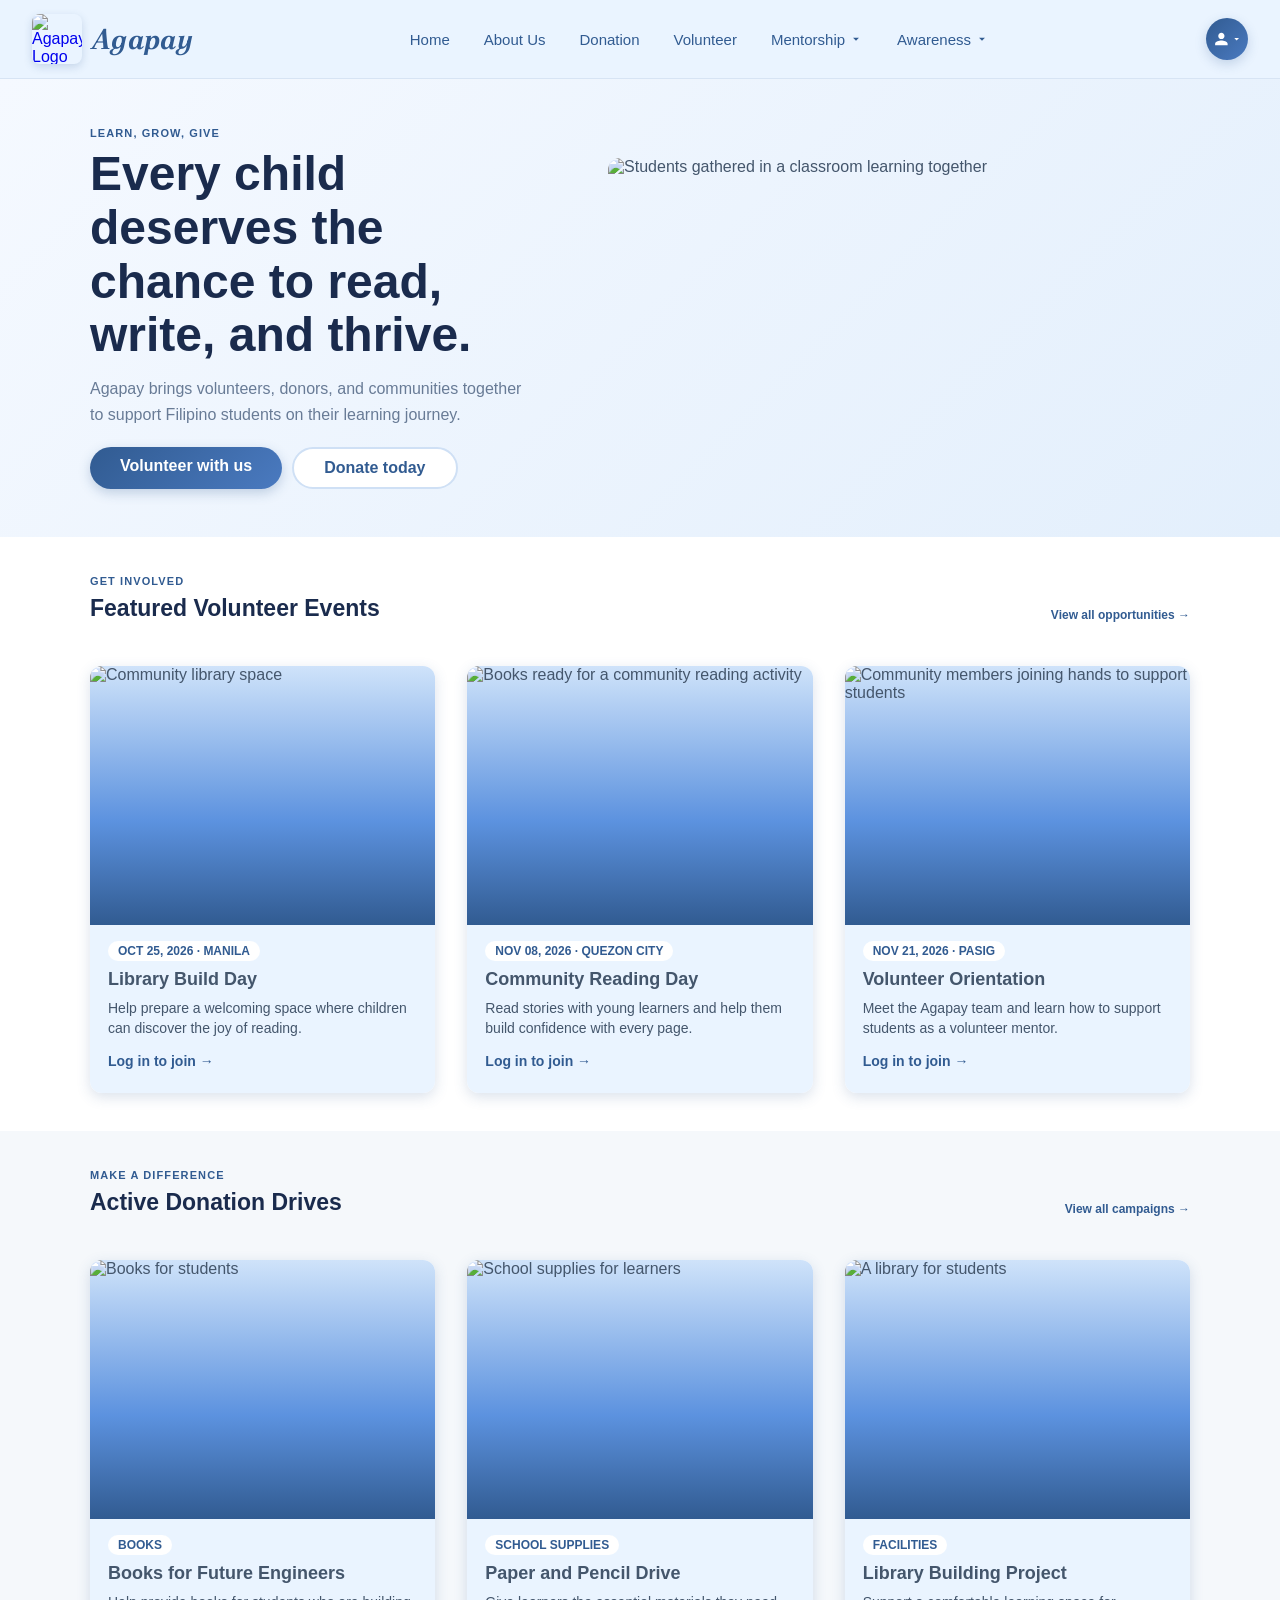
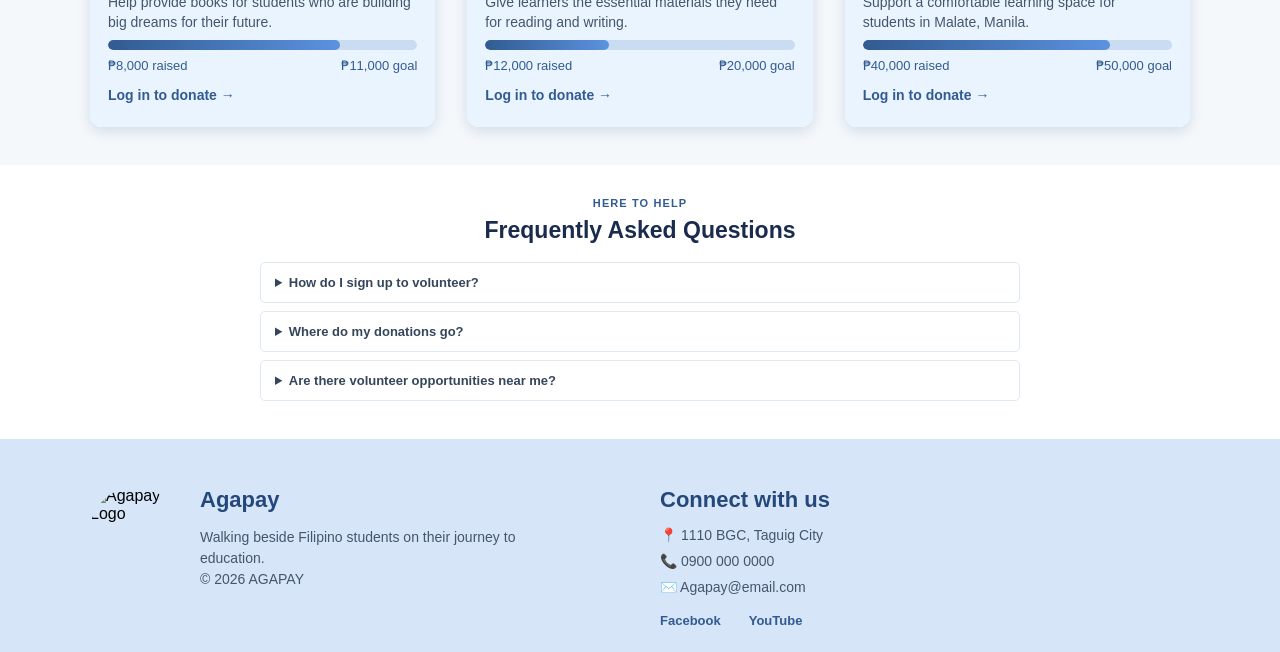
==== Agapay_Website/index.html @ 5e28adc8 "Edited donation and awareness page (news & updates and blog/articles)" ====
<!DOCTYPE html>
<html lang="en">
<head>
    <meta charset="UTF-8">
    <meta name="viewport" content="width=device-width, initial-scale=1.0">
    <title>Agapay</title>

    <link rel="stylesheet" href="style.css">
    <link href="https://fonts.googleapis.com/css2?family=Poltawski+Nowy:ital,wght@0,400;0,700;1,700&display=swap" rel="stylesheet">
</head>
<body style="display:flex; flex-direction:column; margin:0; font-family: Arial, sans-serif; background-color:#EAF4FF; font-size:16px;">

    <header class="site-header">
        <input type="checkbox" id="nav-toggle" class="nav-toggle" hidden>

        <div class="header-inner">

            <a href="#home" class="logo-link">
                <img src="assets/Agapay Logo.png" alt="Agapay Logo" class="logo-img">
                <span class="logo-text"><i>Agapay</i></span>
            </a>

            <nav class="main-nav" aria-label="Main navigation">
                <ul class="nav-list">
                    <li><a href="#home" class="nav-link">Home</a></li>
                    <li><a href="#about" class="nav-link">About Us</a></li>
                    <li><a href="#donation" class="nav-link nav-donate">Donation</a></li>
                    
                    <li><a href="#volunteer-opportunities" class="nav-link">Volunteer</a></li>

                    <li class="nav-item has-dropdown">
                        <a href="#mentorship" class="nav-link">
                            Mentorship
                            <svg class="caret" xmlns="http://www.w3.org/2000/svg" viewBox="0 0 24 24" fill="currentColor"><path d="M7 10l5 5 5-5z"/></svg>
                        </a>
                        <ul class="dropdown">
                            <li><a href="#mentor-profiles">Mentor Profiles</a></li>
                            <li><a href="#mentor-application">Mentor Application</a></li>
                            <li><a href="#student-requests">Help Request</a></li>
                        </ul>
                    </li>

                    <li class="nav-item has-dropdown">
                        <a href="#news" class="nav-link">
                            Awareness
                            <svg class="caret" xmlns="http://www.w3.org/2000/svg" viewBox="0 0 24 24" fill="currentColor"><path d="M7 10l5 5 5-5z"/></svg>
                        </a>
                        <ul class="dropdown">
                            <li><a href="#news">News &amp; Updates</a></li>
                            <li><a href="#blog">Blog / Articles</a></li>
                            <li><a href="#success-stories">Success Stories</a></li>
                            <li><a href="#educational-resources">Educational Resources</a></li>
                            <li><a href="#awareness-campaigns">Awareness Campaigns</a></li>
                        </ul>
                    </li>
                </ul>
            </nav>

            <div class="account-area">
                <button class="account-btn" aria-label="Account menu" aria-haspopup="true" aria-expanded="false">
                    <svg class="person-icon" xmlns="http://www.w3.org/2000/svg" viewBox="0 0 24 24" fill="currentColor"><path d="M12 12c2.21 0 4-1.79 4-4s-1.79-4-4-4-4 1.79-4 4 1.79 4 4 4zm0 2c-2.67 0-8 1.34-8 4v2h16v-2c0-2.66-5.33-4-8-4z"/></svg>
                    <svg class="dropdown-arrow" xmlns="http://www.w3.org/2000/svg" viewBox="0 0 24 24" fill="currentColor"><path d="M7 10l5 5 5-5z"/></svg>
                </button>

                <ul class="dropdown account-dropdown">
                    <li class="guest-only"><a href="#login">Log In</a></li>
                    <li class="guest-only"><a href="#signup">Sign Up</a></li>
                    <li class="user-only"><a href="#profile">My Profile</a></li>
                    <li class="admin-only"><a href="#admin">Admin Dashboard</a></li>
                    <li class="member-only"><a href="#login" data-logout>Log Out</a></li>
                </ul>
            </div>

            <label for="nav-toggle" class="hamburger" aria-label="Toggle navigation">
                <span></span>
                <span></span>
                <span></span>
            </label>

        </div>
    </header>

    <main id="home" class="page home-page">
        <section class="home-hero">
            <div class="home-hero-inner">
                <div class="home-hero-copy">
                    <p class="home-eyebrow">LEARN, GROW, GIVE</p>
                    <h1>Every child deserves the chance to read, write, and thrive.</h1>
                    <p>Agapay brings volunteers, donors, and communities together to support Filipino students on their learning journey.</p>
                    <div class="home-actions">
                        <a class="btn-pill btn-primary inline" href="#volunteer-opportunities">Volunteer with us</a>
                        <a class="btn-pill btn-secondary inline" href="#donation">Donate today</a>
                    </div>
                </div>
                <img class="home-hero-image" src="assets/A6.jpg" alt="Students gathered in a classroom learning together">
            </div>
        </section>

                <section class="home-section" id="home-events" aria-labelledby="home-events-title">
                    <div class="home-section-inner">
                        <div class="home-section-heading">
                            <div><p class="home-eyebrow">GET INVOLVED</p><h2 id="home-events-title">Featured Volunteer Events</h2></div>
                            <a href="#volunteer-opportunities">View all opportunities <span aria-hidden="true">&#8594;</span></a>
                        </div>
                        <div class="campaign-grid">
                            
                            <article class="campaign-card">
                                <img class="card-img" src="assets/library.jpg" alt="Community library space">
                                <div class="card-body">
                                    <span class="card-tag">OCT 25, 2026 · MANILA</span>
                                    <h3 class="card-title">Library Build Day</h3>
                                    <p class="card-desc">Help prepare a welcoming space where children can discover the joy of reading.</p>
                                    <a href="#volunteer-library-build" class="awareness-link member-only">Join this event →</a>
                                    <a href="#login" class="awareness-link guest-only">Log in to join →</a>
                                </div>
                            </article>

                            <article class="campaign-card">
                                <img class="card-img" src="assets/books.jpg" alt="Books ready for a community reading activity">
                                <div class="card-body">
                                    <span class="card-tag">NOV 08, 2026 · QUEZON CITY</span>
                                    <h3 class="card-title">Community Reading Day</h3>
                                    <p class="card-desc">Read stories with young learners and help them build confidence with every page.</p>
                                    <a href="#volunteer-reading-buddy" class="awareness-link member-only">Join this event →</a>
                                    <a href="#login" class="awareness-link guest-only">Log in to join →</a>
                                </div>
                            </article>

                            <article class="campaign-card">
                                <img class="card-img" src="assets/A3.jpg" alt="Community members joining hands to support students">
                                <div class="card-body">
                                    <span class="card-tag">NOV 21, 2026 · PASIG</span>
                                    <h3 class="card-title">Volunteer Orientation</h3>
                                    <p class="card-desc">Meet the Agapay team and learn how to support students as a volunteer mentor.</p>
                                    <a href="#volunteer-orientation" class="awareness-link member-only">Join this event →</a>
                                    <a href="#login" class="awareness-link guest-only">Log in to join →</a>
                                </div>
                            </article>

                        </div>
                    </div>
                </section>

                <section class="home-section home-donations" aria-labelledby="home-donations-title">
                    <div class="home-section-inner">
                        <div class="home-section-heading">
                            <div><p class="home-eyebrow">MAKE A DIFFERENCE</p><h2 id="home-donations-title">Active Donation Drives</h2></div>
                            <a href="#donation">View all campaigns <span aria-hidden="true">&#8594;</span></a>
                        </div>
                        <div class="campaign-grid">
                            
                            <article class="campaign-card">
                                <img class="card-img" src="assets/books.jpg" alt="Books for students">
                                <div class="card-body">
                                    <span class="card-tag">BOOKS</span>
                                    <h3 class="card-title">Books for Future Engineers</h3>
                                    <p class="card-desc">Help provide books for students who are building big dreams for their future.</p>
                                    <div class="progress" role="progressbar" aria-valuenow="75" aria-valuemin="0" aria-valuemax="100">
                                        <div class="progress-fill" style="width: 75%;"></div>
                                    </div>
                                    <div class="card-meta"><span>₱8,000 raised</span><span>₱11,000 goal</span></div>
                                    <a href="#campaign-books" class="awareness-link member-only">Donate to this drive →</a>
                                    <a href="#login" class="awareness-link guest-only">Log in to donate →</a>
                                </div>
                            </article>

                            <article class="campaign-card">
                                <img class="card-img" src="assets/school-supplies.jpg" alt="School supplies for learners">
                                <div class="card-body">
                                    <span class="card-tag">SCHOOL SUPPLIES</span>
                                    <h3 class="card-title">Paper and Pencil Drive</h3>
                                    <p class="card-desc">Give learners the essential materials they need for reading and writing.</p>
                                    <div class="progress" role="progressbar" aria-valuenow="40" aria-valuemin="0" aria-valuemax="100">
                                        <div class="progress-fill" style="width: 40%;"></div>
                                    </div>
                                    <div class="card-meta"><span>₱12,000 raised</span><span>₱20,000 goal</span></div>
                                    <a href="#campaign-supplies" class="awareness-link member-only">Donate to this drive →</a>
                                    <a href="#login" class="awareness-link guest-only">Log in to donate →</a>
                                </div>
                            </article>

                            <article class="campaign-card">
                                <img class="card-img" src="assets/library.jpg" alt="A library for students">
                                <div class="card-body">
                                    <span class="card-tag">FACILITIES</span>
                                    <h3 class="card-title">Library Building Project</h3>
                                    <p class="card-desc">Support a comfortable learning space for students in Malate, Manila.</p>
                                    <div class="progress" role="progressbar" aria-valuenow="80" aria-valuemin="0" aria-valuemax="100">
                                        <div class="progress-fill" style="width: 80%;"></div>
                                    </div>
                                    <div class="card-meta"><span>₱40,000 raised</span><span>₱50,000 goal</span></div>
                                    <a href="#campaign-library" class="awareness-link member-only">Donate to this drive →</a>
                                    <a href="#login" class="awareness-link guest-only">Log in to donate →</a>
                                </div>
                            </article>

                        </div>
                    </div>
                </section>

        <section class="home-section home-faq" aria-labelledby="home-faq-title">
            <div class="home-section-inner home-faq-inner">
                <p class="home-eyebrow">HERE TO HELP</p>
                <h2 id="home-faq-title">Frequently Asked Questions</h2>
                <details><summary>How do I sign up to volunteer?</summary><p>Create an account, then explore volunteer opportunities to find an activity that fits you.</p></details>
                <details><summary>Where do my donations go?</summary><p>Donations support the campaigns listed on Agapay, including books, school supplies, and learning spaces.</p></details>
                <details><summary>Are there volunteer opportunities near me?</summary><p>Our events take place in different communities. Check the event details for each location and date.</p></details>
            </div>
        </section>
    </main>

    <main id="volunteer-opportunities" class="page volunteer-page">
        <section class="volunteer-content" aria-label="Volunteer opportunities">
            <div class="section-head volunteer-section-head">
                <h1>Discover Volunteer Opportunities</h1>
                <p>Make a difference: Empower Every Filipino Child Through Literacy</p>
            </div>

            <div class="volunteer-grid">
                <article class="opportunity-card">
                    <a href="#volunteer-reading-buddy" aria-label="Reading Buddy">
                        <img src="assets/books.jpg" alt="Books for a reading session">
                    </a>
                    <div class="opportunity-card-body">
                        <span class="opportunity-tag">Quezon City</span>
                        <h3><a href="#volunteer-reading-buddy">Reading Buddy</a></h3>
                        <p>Read with elementary learners and help them practice English in a friendly setting.</p>
                        <div class="opportunity-meta"><span>Weekends</span><span>2 hrs / week</span></div>
                        <a href="#volunteer-reading-buddy">View opportunity &#8594;</a>
                    </div>
                </article>

                <article class="opportunity-card">
                    <a href="#volunteer-learning-session" aria-label="Learning Session Assistant">
                        <img src="assets/A4.jpg" alt="A learner practicing writing during a learning session">
                    </a>
                    <div class="opportunity-card-body">
                        <span class="opportunity-tag">Manila</span>
                        <h3><a href="#volunteer-learning-session">Learning Session Assistant</a></h3>
                        <p>Support mentors with small-group activities, learning materials, and attendance.</p>
                        <div class="opportunity-meta"><span>Oct 25, 2026</span><span>Half day</span></div>
                        <a href="#volunteer-learning-session">View opportunity &#8594;</a>
                    </div>
                </article>

                <article class="opportunity-card">
                    <a href="#volunteer-school-supply" aria-label="School Supply Drive">
                        <img src="assets/school-supplies.jpg" alt="School supplies prepared for distribution">
                    </a>
                    <div class="opportunity-card-body">
                        <span class="opportunity-tag">Pasig</span>
                        <h3><a href="#volunteer-school-supply">School Supply Drive</a></h3>
                        <p>Help sort and prepare books and school supplies for local students.</p>
                        <div class="opportunity-meta"><span>Nov 08, 2026</span><span>4 hrs</span></div>
                        <a href="#volunteer-school-supply">View opportunity &#8594;</a>
                    </div>
                </article>

                <article class="opportunity-card">
                    <a href="#volunteer-library-build" aria-label="Library Build Day">
                        <img src="assets/library.jpg" alt="Community library space">
                    </a>
                    <div class="opportunity-card-body">
                        <span class="opportunity-tag">Manila</span>
                        <h3><a href="#volunteer-library-build">Library Build Day</a></h3>
                        <p>Work with the community to prepare a welcoming space for young readers.</p>
                        <div class="opportunity-meta"><span>Oct 25, 2026</span><span>Full day</span></div>
                        <a href="#volunteer-library-build">View opportunity &#8594;</a>
                    </div>
                </article>

                <article class="opportunity-card">
                    <a href="#volunteer-orientation" aria-label="Volunteer Orientation">
                        <img src="assets/A3.jpg" alt="Community members joining hands during volunteer orientation">
                    </a>
                    <div class="opportunity-card-body">
                        <span class="opportunity-tag">Quezon City</span>
                        <h3><a href="#volunteer-orientation">Volunteer Orientation</a></h3>
                        <p>Welcome new volunteers and help them learn about Agapay's programs.</p>
                        <div class="opportunity-meta"><span>Nov 21, 2026</span><span>3 hrs</span></div>
                        <a href="#volunteer-orientation">View opportunity &#8594;</a>
                    </div>
                </article>

                <article class="opportunity-card">
                    <a href="#volunteer-storytelling" aria-label="Storytelling Volunteer">
                        <img src="assets/A1.jpg" alt="Illustrated storybooks for a storytelling session">
                    </a>
                    <div class="opportunity-card-body">
                        <span class="opportunity-tag">Caloocan</span>
                        <h3><a href="#volunteer-storytelling">Storytelling Volunteer</a></h3>
                        <p>Bring stories to life and encourage children to enjoy reading together.</p>
                        <div class="opportunity-meta"><span>Weekends</span><span>2 hrs / week</span></div>
                        <a href="#volunteer-storytelling">View opportunity &#8594;</a>
                    </div>
                </article>
            </div>
            <div class="show-more-wrap">
                <button class="show-more">Show more</button>
            </div>
            <div class="volunteer-bottom-grid">
                <section><h2>Who Can Volunteer?</h2><p>Anyone passionate about education can join—students, professionals, and community members. Whether you can teach, mentor, or organize, there is a place for you at Agapay. No prior experience is required, just a willingness to help.</p></section>
                <section><h2>Benefits</h2><p>Volunteering with Agapay allows you to make a real impact on children's literacy while developing your own skills in teaching, leadership, and community building. You will also gain valuable experience, meet like-minded people, and receive a certificate of appreciation for your service.</p></section>
            </div>
        </section>
    </main>

    <main id="volunteer-reading-buddy" class="page volunteer-page">
        <input type="checkbox" id="register-reading-buddy" class="register-toggle" hidden>
        <div class="wrap">
            <a class="volunteer-back" href="#volunteer-opportunities">
                <svg viewBox="0 0 24 24" fill="none" stroke="currentColor" stroke-width="2.5" stroke-linecap="round" stroke-linejoin="round"><path d="M15 18l-6-6 6-6"/></svg>
                Back
            </a>
            <h1 class="detail-title">Reading Buddy</h1>
            <div class="detail-layout">
                <section class="detail-main">
                    <img class="story-img" src="assets/books.jpg" alt="Books for a reading session">
                    <div class="story-text">
                        <p>Read with elementary learners and help them practice English in a friendly, encouraging setting. This role is perfect for volunteers who love working with children.</p>
                        <p>You will be paired with 2–3 learners per session. Each session focuses on guided reading, storytelling, and simple comprehension activities designed by our education team.</p>
                        <p>Training and reading materials are provided. All you need to bring is patience, warmth, and a genuine love for helping children learn.</p>
                    </div>
                    <div class="organizer-card">
                        <img class="avatar lg" src="assets/Agapay Logo.png" alt="Agapay logo">
                        <div><strong>Agapay Volunteer Program</strong><span>Program organizer</span></div>
                    </div>
                </section>
                <aside class="donate-card">
                    <div class="volunteer-side-meta">
                        <div class="volunteer-side-row">
                            <span class="volunteer-side-icon">
                                <svg viewBox="0 0 24 24" fill="none" stroke="currentColor" stroke-width="2" stroke-linecap="round" stroke-linejoin="round"><path d="M12 22s-8-7.5-8-13a8 8 0 0 1 16 0c0 5.5-8 13-8 13z"/><circle cx="12" cy="9" r="3"/></svg>
                            </span>
                            <span>Quezon City</span>
                        </div>
                        <div class="volunteer-side-row">
                            <span class="volunteer-side-icon">
                                <svg viewBox="0 0 24 24" fill="none" stroke="currentColor" stroke-width="2" stroke-linecap="round" stroke-linejoin="round"><rect x="3" y="5" width="18" height="16" rx="2"/><path d="M16 3v4M8 3v4M3 11h18"/></svg>
                            </span>
                            <span>Weekends · 2 hrs / week</span>
                        </div>
                        <div class="volunteer-side-row">
                            <span class="volunteer-side-icon">
                                <svg viewBox="0 0 24 24" fill="none" stroke="currentColor" stroke-width="2" stroke-linecap="round" stroke-linejoin="round"><circle cx="12" cy="8" r="4"/><path d="M4 21c0-4 4-6 8-6s8 2 8 6"/></svg>
                            </span>
                            <span>Reading Mentor</span>
                        </div>
                    </div>

                    <label for="register-reading-buddy" class="btn-pill btn-primary">Register Now</label>
                    <input type="button" value="Share" class="btn-pill btn-secondary">

                    <div class="volunteer-divider"></div>

                    <h3 class="recent-title">Participants</h3>
                    <ul class="recent-list">
                        <li><img class="avatar sm" src="assets/participants.jpg" alt=""><span>Maria Santos</span></li>
                        <li><img class="avatar sm" src="assets/participants.jpg" alt=""><span>Miguel Reyes</span></li>
                        <li><img class="avatar sm" src="assets/participants.jpg" alt=""><span>Angela Cruz</span></li>
                    </ul>
                </aside>
            </div>
        </div>
        <div class="donate-modal">
            <label for="register-reading-buddy" class="modal-backdrop"></label>
            <<form class="modal-box" action="#volunteer-opportunities">
                <label for="register-reading-buddy" class="modal-close">&times;</label>
                <div class="form-body">
                    <h2>Register for Reading Buddy</h2>
                    <p class="modal-sub">Fill out the form and our team will reach out with next steps.</p>
                    <label class="field"><span>Full name</span><input type="text" name="name" required placeholder="Juan Dela Cruz"></label>
                    <div class="field-row">
                        <label class="field"><span>Email</span><input type="email" name="email" required placeholder="you@email.com"></label>
                        <label class="field"><span>Contact number</span><input type="tel" name="phone" required placeholder="09XX XXX XXXX"></label>
                    </div>
                    <label class="field"><span>Preferred schedule</span><input type="text" name="schedule" value="Weekends" readonly></label>
                    <label class="field"><span>Why do you want to join? (optional)</span><textarea name="reason" rows="2" placeholder="Tell us a little about your interest"></textarea></label>
                    <label class="check"><input type="checkbox" required> I agree to the Agapay volunteer guidelines.</label>
                    <button type="submit" class="btn-pill btn-primary">Submit registration</button>
                </div>
            </form>
        </div>
    </main>

    <main id="volunteer-learning-session" class="page volunteer-page">
        <input type="checkbox" id="register-learning-session" class="register-toggle" hidden>
        <div class="wrap">
            <a class="volunteer-back" href="#volunteer-opportunities">
                <svg viewBox="0 0 24 24" fill="none" stroke="currentColor" stroke-width="2.5" stroke-linecap="round" stroke-linejoin="round"><path d="M15 18l-6-6 6-6"/></svg>
                Back
            </a>
            <h1 class="detail-title">Learning Session Assistant</h1>
            <div class="detail-layout">
                <section class="detail-main">
                    <img class="story-img" src="assets/A4.jpg" alt="A learner practicing writing during a learning session">
                    <div class="story-text">
                        <p>Support Agapay mentors during a one-day learning session. You'll help with small-group activities, distribute learning materials, take attendance, and keep the session running smoothly.</p>
                        <p>No formal teaching experience needed — just a helpful attitude and a willingness to learn. Our team will brief you before the session starts.</p>
                    </div>
                    <div class="organizer-card">
                        <img class="avatar lg" src="assets/Agapay Logo.png" alt="Agapay logo">
                        <div><strong>Agapay Volunteer Program</strong><span>Program organizer</span></div>
                    </div>
                </section>
                <aside class="donate-card">
                    <div class="volunteer-side-meta">
                        <div class="volunteer-side-row">
                            <span class="volunteer-side-icon">
                                <svg viewBox="0 0 24 24" fill="none" stroke="currentColor" stroke-width="2" stroke-linecap="round" stroke-linejoin="round"><path d="M12 22s-8-7.5-8-13a8 8 0 0 1 16 0c0 5.5-8 13-8 13z"/><circle cx="12" cy="9" r="3"/></svg>
                            </span>
                            <span>Manila</span>
                        </div>
                        <div class="volunteer-side-row">
                            <span class="volunteer-side-icon">
                                <svg viewBox="0 0 24 24" fill="none" stroke="currentColor" stroke-width="2" stroke-linecap="round" stroke-linejoin="round"><rect x="3" y="5" width="18" height="16" rx="2"/><path d="M16 3v4M8 3v4M3 11h18"/></svg>
                            </span>
                            <span>Oct 25, 2026 · Half day</span>
                        </div>
                        <div class="volunteer-side-row">
                            <span class="volunteer-side-icon">
                                <svg viewBox="0 0 24 24" fill="none" stroke="currentColor" stroke-width="2" stroke-linecap="round" stroke-linejoin="round"><circle cx="12" cy="8" r="4"/><path d="M4 21c0-4 4-6 8-6s8 2 8 6"/></svg>
                            </span>
                            <span>Session Assistant</span>
                        </div>
                    </div>

                    <label for="register-learning-session" class="btn-pill btn-primary">Register Now</label>
                    <input type="button" value="Share" class="btn-pill btn-secondary">

                    <div class="volunteer-divider"></div>

                    <h3 class="recent-title">Participants</h3>
                    <ul class="recent-list">
                        <li><img class="avatar sm" src="assets/organizer.jpg" alt=""><span>Paolo Garcia</span></li>
                        <li><img class="avatar sm" src="assets/organizer.jpg" alt=""><span>Sofia Mendoza</span></li>
                        <li><img class="avatar sm" src="assets/organizer.jpg" alt=""><span>Juan Dela Cruz</span></li>
                    </ul>
                </aside>
            </div>
        </div>
        <div class="donate-modal">
            <label for="register-learning-session" class="modal-backdrop"></label>
            <form class="modal-box" action="#volunteer-opportunities">
                <label for="register-learning-session" class="modal-close">&times;</label>
                <div class="form-body">
                    <h2>Register for Learning Session Assistant</h2>
                    <p class="modal-sub">Fill out the form and our team will reach out with next steps.</p>
                    <label class="field"><span>Full name</span><input type="text" name="name" required placeholder="Juan Dela Cruz"></label>
                    <div class="field-row">
                        <label class="field"><span>Email</span><input type="email" name="email" required placeholder="you@email.com"></label>
                        <label class="field"><span>Contact number</span><input type="tel" name="phone" required placeholder="09XX XXX XXXX"></label>
                    </div>
                    <label class="field"><span>Preferred schedule</span><input type="text" name="schedule" value="Oct 25, 2026 · Half day" readonly></label>
                    <label class="field"><span>Why do you want to join? (optional)</span><textarea name="reason" rows="2" placeholder="Tell us a little about your interest"></textarea></label>
                    <label class="check"><input type="checkbox" required> I agree to the Agapay volunteer guidelines.</label>
                    <button type="submit" class="btn-pill btn-primary">Submit registration</button>
                </div>
            </form>
        </div>
    </main>

    <main id="volunteer-school-supply" class="page volunteer-page">
        <input type="checkbox" id="register-school-supply" class="register-toggle" hidden>
        <div class="wrap">
            <a class="volunteer-back" href="#volunteer-opportunities">
                <svg viewBox="0 0 24 24" fill="none" stroke="currentColor" stroke-width="2.5" stroke-linecap="round" stroke-linejoin="round"><path d="M15 18l-6-6 6-6"/></svg>
                Back
            </a>
            <h1 class="detail-title">School Supply Drive</h1>
            <div class="detail-layout">
                <section class="detail-main">
                    <img class="story-img" src="assets/school-supplies.jpg" alt="School supplies prepared for distribution">
                    <div class="story-text">
                        <p>Help sort, pack, and prepare books and school supplies for distribution to local students. This is a fun, hands-on opportunity perfect for students and community groups.</p>
                        <p>You'll work alongside other volunteers in a friendly, fast-paced environment. All materials and instructions are provided.</p>
                    </div>
                    <div class="organizer-card">
                        <img class="avatar lg" src="assets/Agapay Logo.png" alt="Agapay logo">
                        <div><strong>Agapay Volunteer Program</strong><span>Program organizer</span></div>
                    </div>
                </section>
                <aside class="donate-card">
                    <div class="volunteer-side-meta">
                        <div class="volunteer-side-row">
                            <span class="volunteer-side-icon">
                                <svg viewBox="0 0 24 24" fill="none" stroke="currentColor" stroke-width="2" stroke-linecap="round" stroke-linejoin="round"><path d="M12 22s-8-7.5-8-13a8 8 0 0 1 16 0c0 5.5-8 13-8 13z"/><circle cx="12" cy="9" r="3"/></svg>
                            </span>
                            <span>Pasig</span>
                        </div>
                        <div class="volunteer-side-row">
                            <span class="volunteer-side-icon">
                                <svg viewBox="0 0 24 24" fill="none" stroke="currentColor" stroke-width="2" stroke-linecap="round" stroke-linejoin="round"><rect x="3" y="5" width="18" height="16" rx="2"/><path d="M16 3v4M8 3v4M3 11h18"/></svg>
                            </span>
                            <span>Nov 08, 2026 · 4 hrs</span>
                        </div>
                        <div class="volunteer-side-row">
                            <span class="volunteer-side-icon">
                                <svg viewBox="0 0 24 24" fill="none" stroke="currentColor" stroke-width="2" stroke-linecap="round" stroke-linejoin="round"><circle cx="12" cy="8" r="4"/><path d="M4 21c0-4 4-6 8-6s8 2 8 6"/></svg>
                            </span>
                            <span>Sorting Volunteer</span>
                        </div>
                    </div>

                    <label for="register-school-supply" class="btn-pill btn-primary">Register Now</label>
                    <input type="button" value="Share" class="btn-pill btn-secondary">

                    <div class="volunteer-divider"></div>

                    <h3 class="recent-title">Participants</h3>
                    <ul class="recent-list">
                        <li><img class="avatar sm" src="assets/organizer.jpg" alt=""><span>Angela Cruz</span></li>
                        <li><img class="avatar sm" src="assets/organizer.jpg" alt=""><span>Maria Santos</span></li>
                        <li><img class="avatar sm" src="assets/organizer.jpg" alt=""><span>Anonymous</span></li>
                    </ul>
                </aside>
            </div>
        </div>
        <div class="donate-modal">
            <label for="register-school-supply" class="modal-backdrop"></label>
            <form class="modal-box" action="#volunteer-opportunities">
                <label for="register-school-supply" class="modal-close">&times;</label>
                <div class="form-body">
                    <h2>Register for School Supply Drive</h2>
                    <p class="modal-sub">Fill out the form and our team will reach out with next steps.</p>
                    <label class="field"><span>Full name</span><input type="text" name="name" required placeholder="Juan Dela Cruz"></label>
                    <div class="field-row">
                        <label class="field"><span>Email</span><input type="email" name="email" required placeholder="you@email.com"></label>
                        <label class="field"><span>Contact number</span><input type="tel" name="phone" required placeholder="09XX XXX XXXX"></label>
                    </div>
                    <label class="field"><span>Preferred schedule</span><input type="text" name="schedule" value="Nov 08, 2026 · 4 hrs" readonly></label>
                    <label class="field"><span>Why do you want to join? (optional)</span><textarea name="reason" rows="2" placeholder="Tell us a little about your interest"></textarea></label>
                    <label class="check"><input type="checkbox" required> I agree to the Agapay volunteer guidelines.</label>
                    <button type="submit" class="btn-pill btn-primary">Submit registration</button>
                </div>
            </form>
        </div>
    </main>

    <main id="volunteer-library-build" class="page volunteer-page">
        <input type="checkbox" id="register-library-build" class="register-toggle" hidden>
        <div class="wrap">
            <a class="volunteer-back" href="#volunteer-opportunities">
                <svg viewBox="0 0 24 24" fill="none" stroke="currentColor" stroke-width="2.5" stroke-linecap="round" stroke-linejoin="round"><path d="M15 18l-6-6 6-6"/></svg>
                Back
            </a>
            <h1 class="detail-title">Library Build Day</h1>
            <div class="detail-layout">
                <section class="detail-main">
                    <img class="story-img" src="assets/library.jpg" alt="Community library space">
                    <div class="story-text">
                        <p>Work with the community to prepare a welcoming space where children can discover the joy of reading. Tasks include setting up shelves, arranging books, and preparing a cozy reading corner.</p>
                        <p>This is a full-day event. Volunteers work in teams with a brief orientation and lunch provided on-site.</p>
                    </div>
                    <div class="organizer-card">
                        <img class="avatar lg" src="assets/Agapay Logo.png" alt="Agapay logo">
                        <div><strong>Agapay Volunteer Program</strong><span>Program organizer</span></div>
                    </div>
                </section>
                <aside class="donate-card">
                    <div class="volunteer-side-meta">
                        <div class="volunteer-side-row">
                            <span class="volunteer-side-icon">
                                <svg viewBox="0 0 24 24" fill="none" stroke="currentColor" stroke-width="2" stroke-linecap="round" stroke-linejoin="round"><path d="M12 22s-8-7.5-8-13a8 8 0 0 1 16 0c0 5.5-8 13-8 13z"/><circle cx="12" cy="9" r="3"/></svg>
                            </span>
                            <span>Manila</span>
                        </div>
                        <div class="volunteer-side-row">
                            <span class="volunteer-side-icon">
                                <svg viewBox="0 0 24 24" fill="none" stroke="currentColor" stroke-width="2" stroke-linecap="round" stroke-linejoin="round"><rect x="3" y="5" width="18" height="16" rx="2"/><path d="M16 3v4M8 3v4M3 11h18"/></svg>
                            </span>
                            <span>Oct 25, 2026 · Full day</span>
                        </div>
                        <div class="volunteer-side-row">
                            <span class="volunteer-side-icon">
                                <svg viewBox="0 0 24 24" fill="none" stroke="currentColor" stroke-width="2" stroke-linecap="round" stroke-linejoin="round"><circle cx="12" cy="8" r="4"/><path d="M4 21c0-4 4-6 8-6s8 2 8 6"/></svg>
                            </span>
                            <span>Event Helper</span>
                        </div>
                    </div>

                    <label for="register-library-build" class="btn-pill btn-primary">Register Now</label>
                    <input type="button" value="Share" class="btn-pill btn-secondary">

                    <div class="volunteer-divider"></div>

                    <h3 class="recent-title">Participants</h3>
                    <ul class="recent-list">
                        <li><img class="avatar sm" src="assets/organizer.jpg" alt=""><span>Juan Dela Cruz</span></li>
                        <li><img class="avatar sm" src="assets/organizer.jpg" alt=""><span>Angela Cruz</span></li>
                        <li><img class="avatar sm" src="assets/organizer.jpg" alt=""><span>Paolo Garcia</span></li>
                    </ul>
                </aside>
            </div>
        </div>
        <div class="donate-modal">
            <label for="register-library-build" class="modal-backdrop"></label>
            <form class="modal-box" action="#volunteer-opportunities">
                <label for="register-library-build" class="modal-close">&times;</label>
                <div class="form-body">
                    <h2>Register for Library Build Day</h2>
                    <p class="modal-sub">Fill out the form and our team will reach out with next steps.</p>
                    <label class="field"><span>Full name</span><input type="text" name="name" required placeholder="Juan Dela Cruz"></label>
                    <div class="field-row">
                        <label class="field"><span>Email</span><input type="email" name="email" required placeholder="you@email.com"></label>
                        <label class="field"><span>Contact number</span><input type="tel" name="phone" required placeholder="09XX XXX XXXX"></label>
                    </div>
                    <label class="field"><span>Preferred schedule</span><input type="text" name="schedule" value="Oct 25, 2026 · Full day" readonly></label>
                    <label class="field"><span>Why do you want to join? (optional)</span><textarea name="reason" rows="2" placeholder="Tell us a little about your interest"></textarea></label>
                    <label class="check"><input type="checkbox" required> I agree to the Agapay volunteer guidelines.</label>
                    <button type="submit" class="btn-pill btn-primary">Submit registration</button>
                </div>
            </form>
        </div>
    </main>

    <main id="volunteer-orientation" class="page volunteer-page">
        <input type="checkbox" id="register-orientation" class="register-toggle" hidden>
        <div class="wrap">
            <a class="volunteer-back" href="#volunteer-opportunities">
                <svg viewBox="0 0 24 24" fill="none" stroke="currentColor" stroke-width="2.5" stroke-linecap="round" stroke-linejoin="round"><path d="M15 18l-6-6 6-6"/></svg>
                Back
            </a>
            <h1 class="detail-title">Volunteer Orientation</h1>
            <div class="detail-layout">
                <section class="detail-main">
                    <img class="story-img" src="assets/A3.jpg" alt="Community members joining hands during volunteer orientation">
                    <div class="story-text">
                        <p>Welcome new volunteers and help them learn about Agapay's programs. You'll assist with check-in, distribute orientation kits, and guide small group discussions.</p>
                        <p>This is a great first-time volunteer role — friendly, structured, and a wonderful way to meet the Agapay community.</p>
                    </div>
                    <div class="organizer-card">
                        <img class="avatar lg" src="assets/Agapay Logo.png" alt="Agapay logo">
                        <div><strong>Agapay Volunteer Program</strong><span>Program organizer</span></div>
                    </div>
                </section>
                <aside class="donate-card">
                    <div class="volunteer-side-meta">
                        <div class="volunteer-side-row">
                            <span class="volunteer-side-icon">
                                <svg viewBox="0 0 24 24" fill="none" stroke="currentColor" stroke-width="2" stroke-linecap="round" stroke-linejoin="round"><path d="M12 22s-8-7.5-8-13a8 8 0 0 1 16 0c0 5.5-8 13-8 13z"/><circle cx="12" cy="9" r="3"/></svg>
                            </span>
                            <span>Quezon City</span>
                        </div>
                        <div class="volunteer-side-row">
                            <span class="volunteer-side-icon">
                                <svg viewBox="0 0 24 24" fill="none" stroke="currentColor" stroke-width="2" stroke-linecap="round" stroke-linejoin="round"><rect x="3" y="5" width="18" height="16" rx="2"/><path d="M16 3v4M8 3v4M3 11h18"/></svg>
                            </span>
                            <span>Nov 21, 2026 · 3 hrs</span>
                        </div>
                        <div class="volunteer-side-row">
                            <span class="volunteer-side-icon">
                                <svg viewBox="0 0 24 24" fill="none" stroke="currentColor" stroke-width="2" stroke-linecap="round" stroke-linejoin="round"><circle cx="12" cy="8" r="4"/><path d="M4 21c0-4 4-6 8-6s8 2 8 6"/></svg>
                            </span>
                            <span>Orientation Assistant</span>
                        </div>
                    </div>

                    <label for="register-orientation" class="btn-pill btn-primary">Register Now</label>
                    <input type="button" value="Share" class="btn-pill btn-secondary">

                    <div class="volunteer-divider"></div>

                    <h3 class="recent-title">Participants</h3>
                    <ul class="recent-list">
                        <li><img class="avatar sm" src="assets/organizer.jpg" alt=""><span>Sofia Mendoza</span></li>
                        <li><img class="avatar sm" src="assets/organizer.jpg" alt=""><span>Miguel Reyes</span></li>
                        <li><img class="avatar sm" src="assets/organizer.jpg" alt=""><span>Anonymous</span></li>
                    </ul>
                </aside>
            </div>
        </div>
        <div class="donate-modal">
            <label for="register-orientation" class="modal-backdrop"></label>
            <form class="modal-box" action="#volunteer-opportunities">
                <label for="register-orientation" class="modal-close">&times;</label>
                <div class="form-body">
                    <h2>Register for Volunteer Orientation</h2>
                    <p class="modal-sub">Fill out the form and our team will reach out with next steps.</p>
                    <label class="field"><span>Full name</span><input type="text" name="name" required placeholder="Juan Dela Cruz"></label>
                    <div class="field-row">
                        <label class="field"><span>Email</span><input type="email" name="email" required placeholder="you@email.com"></label>
                        <label class="field"><span>Contact number</span><input type="tel" name="phone" required placeholder="09XX XXX XXXX"></label>
                    </div>
                    <label class="field"><span>Preferred schedule</span><input type="text" name="schedule" value="Nov 21, 2026 · 3 hrs" readonly></label>
                    <label class="field"><span>Why do you want to join? (optional)</span><textarea name="reason" rows="2" placeholder="Tell us a little about your interest"></textarea></label>
                    <label class="check"><input type="checkbox" required> I agree to the Agapay volunteer guidelines.</label>
                    <button type="submit" class="btn-pill btn-primary">Submit registration</button>
                </div>
            </form>
        </div>
    </main>

    <main id="volunteer-storytelling" class="page volunteer-page">
        <input type="checkbox" id="register-storytelling" class="register-toggle" hidden>
        <div class="wrap">
            <a class="volunteer-back" href="#volunteer-opportunities">
                <svg viewBox="0 0 24 24" fill="none" stroke="currentColor" stroke-width="2.5" stroke-linecap="round" stroke-linejoin="round"><path d="M15 18l-6-6 6-6"/></svg>
                Back
            </a>
            <h1 class="detail-title">Storytelling Volunteer</h1>
            <div class="detail-layout">
                <section class="detail-main">
                    <img class="story-img" src="assets/A1.jpg" alt="Illustrated storybooks for a storytelling session">
                    <div class="story-text">
                        <p>Bring stories to life and encourage children to enjoy reading together. You'll read aloud, act out simple scenes, and lead short discussions after each story.</p>
                        <p>Perfect for volunteers who are expressive, patient, and love working with younger children. Training and a curated storybook collection are provided.</p>
                    </div>
                    <div class="organizer-card">
                        <img class="avatar lg" src="assets/Agapay Logo.png" alt="Agapay logo">
                        <div><strong>Agapay Volunteer Program</strong><span>Program organizer</span></div>
                    </div>
                </section>
                <aside class="donate-card">
                    <div class="volunteer-side-meta">
                        <div class="volunteer-side-row">
                            <span class="volunteer-side-icon">
                                <svg viewBox="0 0 24 24" fill="none" stroke="currentColor" stroke-width="2" stroke-linecap="round" stroke-linejoin="round"><path d="M12 22s-8-7.5-8-13a8 8 0 0 1 16 0c0 5.5-8 13-8 13z"/><circle cx="12" cy="9" r="3"/></svg>
                            </span>
                            <span>Caloocan</span>
                        </div>
                        <div class="volunteer-side-row">
                            <span class="volunteer-side-icon">
                                <svg viewBox="0 0 24 24" fill="none" stroke="currentColor" stroke-width="2" stroke-linecap="round" stroke-linejoin="round"><rect x="3" y="5" width="18" height="16" rx="2"/><path d="M16 3v4M8 3v4M3 11h18"/></svg>
                            </span>
                            <span>Weekends · 2 hrs / week</span>
                        </div>
                        <div class="volunteer-side-row">
                            <span class="volunteer-side-icon">
                                <svg viewBox="0 0 24 24" fill="none" stroke="currentColor" stroke-width="2" stroke-linecap="round" stroke-linejoin="round"><circle cx="12" cy="8" r="4"/><path d="M4 21c0-4 4-6 8-6s8 2 8 6"/></svg>
                            </span>
                            <span>Storyteller</span>
                        </div>
                    </div>

                    <label for="register-storytelling" class="btn-pill btn-primary">Register Now</label>
                    <input type="button" value="Share" class="btn-pill btn-secondary">

                    <div class="volunteer-divider"></div>

                    <h3 class="recent-title">Participants</h3>
                    <ul class="recent-list">
                        <li><img class="avatar sm" src="assets/organizer.jpg" alt=""><span>Angela Cruz</span></li>
                        <li><img class="avatar sm" src="assets/organizer.jpg" alt=""><span>Juan Dela Cruz</span></li>
                        <li><img class="avatar sm" src="assets/organizer.jpg" alt=""><span>Maria Santos</span></li>
                    </ul>
                </aside>
            </div>
        </div>
        <div class="donate-modal">
            <label for="register-storytelling" class="modal-backdrop"></label>
            <form class="modal-box" action="#volunteer-opportunities">
                <label for="register-storytelling" class="modal-close">&times;</label>
                <div class="form-body">
                    <h2>Register for Storytelling Volunteer</h2>
                    <p class="modal-sub">Fill out the form and our team will reach out with next steps.</p>
                    <label class="field"><span>Full name</span><input type="text" name="name" required placeholder="Juan Dela Cruz"></label>
                    <div class="field-row">
                        <label class="field"><span>Email</span><input type="email" name="email" required placeholder="you@email.com"></label>
                        <label class="field"><span>Contact number</span><input type="tel" name="phone" required placeholder="09XX XXX XXXX"></label>
                    </div>
                    <label class="field"><span>Preferred schedule</span><input type="text" name="schedule" value="Weekends · 2 hrs / week" readonly></label>
                    <label class="field"><span>Why do you want to join? (optional)</span><textarea name="reason" rows="2" placeholder="Tell us a little about your interest"></textarea></label>
                    <label class="check"><input type="checkbox" required> I agree to the Agapay volunteer guidelines.</label>
                    <button type="submit" class="btn-pill btn-primary">Submit registration</button>
                </div>
            </form>
        </div>
    </main>

        <!-- ========== News & Updates ========== -->
    <main id="news" class="page awareness-page-inline">
            <nav class="mobile-subnav" aria-label="Awareness sections">
                <a href="#news">News &amp; Updates</a>
                <a href="#blog">Blog / Articles</a>
                <a href="#success-stories">Success Stories</a>
                <a href="#educational-resources">Educational Resources</a>
                <a href="#awareness-campaigns">Awareness Campaigns</a>
            </nav>
        <section class="awareness-page">
            <div class="awareness-hero">
                <h1 class="awareness-title">News &amp; Updates</h1>
                <p class="awareness-subtitle">The latest stories, milestones, and happenings from the Agapay community — as we bring reading and writing closer to every Filipino child in Metro Manila.</p>
            </div>

            <div class="awareness-grid" id="news-grid">
                <!-- Card 1 -->
                <article class="awareness-card">
                    <div class="awareness-img-wrap">
                        <img src="assets/A1.jpg" alt="News image" class="awareness-img">
                        <span class="awareness-badge">Announcement</span>
                    </div>
                    <div class="awareness-body-content">
                        <p class="awareness-date">March 12, 2026</p>
                        <h3 class="awareness-card-title">Agapay Launches "Bawat Bata, Bawat Kwento" Reading Drive</h3>
                        <p class="awareness-excerpt">A Metro Manila initiative bringing 10,000 storybooks to children in public schools across Quezon City, Manila, Caloocan, and Pasay.</p>
                        <a href="javascript:void(0);" onclick="document.getElementById('news-article-1').classList.add('active');" class="awareness-link">Read more →</a>
                    </div>
                </article>

                <!-- Card 2 -->
                <article class="awareness-card">
                    <div class="awareness-img-wrap">
                        <img src="assets/A2.jpg" alt="News image" class="awareness-img">
                        <span class="awareness-badge">Milestone</span>
                    </div>
                    <div class="awareness-body-content">
                        <p class="awareness-date">February 28, 2026</p>
                        <h3 class="awareness-card-title">150,000 Children Reached Nationwide</h3>
                        <p class="awareness-excerpt">Thanks to our volunteers and partners, Agapay has now touched the lives of over 150,000 children across Metro Manila through free reading and writing programs.</p>
                        <a href="javascript:void(0);" onclick="document.getElementById('news-article-2').classList.add('active');" class="awareness-link">Read more →</a>
                    </div>
                </article>

                <!-- Card 3 -->
                <article class="awareness-card">
                    <div class="awareness-img-wrap">
                        <img src="assets/A3.jpg" alt="News image" class="awareness-img">
                        <span class="awareness-badge">Partnership</span>
                    </div>
                    <div class="awareness-body-content">
                        <p class="awareness-date">February 10, 2026</p>
                        <h3 class="awareness-card-title">New Partnership with Local Barangay Councils</h3>
                        <p class="awareness-excerpt">Agapay formalizes partnerships with 40 barangays across Metro Manila to establish weekly reading corners for out-of-school youth.</p>
                        <a href="javascript:void(0);" onclick="document.getElementById('news-article-3').classList.add('active');" class="awareness-link">Read more →</a>
                    </div>
                </article>

                <!-- Card 4 -->
                <article class="awareness-card">
                    <div class="awareness-img-wrap">
                        <img src="assets/A4.jpg" alt="News image" class="awareness-img">
                        <span class="awareness-badge">Event</span>
                    </div>
                    <div class="awareness-body-content">
                        <p class="awareness-date">January 22, 2026</p>
                        <h3 class="awareness-card-title">Volunteer Orientation Kicks Off in Quezon City</h3>
                        <p class="awareness-excerpt">Over 300 new volunteers joined our Quezon City chapter to be trained as reading mentors for children ages 5–12.</p>
                        <a href="javascript:void(0);" onclick="document.getElementById('news-article-4').classList.add('active');" class="awareness-link">Read more →</a>
                    </div>
                </article>

                <!-- Card 5 -->
                <article class="awareness-card">
                    <div class="awareness-img-wrap">
                        <img src="assets/A5.jpg" alt="News image" class="awareness-img">
                        <span class="awareness-badge">Announcement</span>
                    </div>
                    <div class="awareness-body-content">
                        <p class="awareness-date">January 8, 2026</p>
                        <h3 class="awareness-card-title">Summer Reading Camp 2026 Registration Now Open</h3>
                        <p class="awareness-excerpt">A 6-week reading and writing camp for children ages 6–12 — free of charge, in partnership with public schools across Metro Manila.</p>
                        <a href="javascript:void(0);" onclick="document.getElementById('news-article-5').classList.add('active');" class="awareness-link">Read more →</a>
                    </div>
                </article>

                <!-- Card 6 -->
                <article class="awareness-card">
                    <div class="awareness-img-wrap">
                        <img src="assets/A6.jpg" alt="News image" class="awareness-img">
                        <span class="awareness-badge">Milestone</span>
                    </div>
                    <div class="awareness-body-content">
                        <p class="awareness-date">December 15, 2025</p>
                        <h3 class="awareness-card-title">42,000 Books Donated This Year</h3>
                        <p class="awareness-excerpt">Our book donation drive wraps up with a record-breaking 42,000 books distributed to children across Metro Manila.</p>
                        <a href="javascript:void(0);" onclick="document.getElementById('news-article-6').classList.add('active');" class="awareness-link">Read more →</a>
                    </div>
                </article>

                <!-- 3 NEW HIDDEN CARDS -->
                <article class="awareness-card hidden-awareness-card">
                    <div class="awareness-img-wrap">
                        <img src="assets/tondolib.jpg" alt="News image" class="awareness-img">
                        <span class="awareness-badge">Update</span>
                    </div>
                    <div class="awareness-body-content">
                        <p class="awareness-date">April 2, 2026</p>
                        <h3 class="awareness-card-title">New Books Arrive in Tondo</h3>
                        <p class="awareness-excerpt">Over 500 new books have arrived at our Tondo reading center, ready for the weekend reading program.</p>
                        <a href="javascript:void(0);" onclick="document.getElementById('news-article-7').classList.add('active');" class="awareness-link">Read more →</a>
                    </div>
                </article>

                <article class="awareness-card hidden-awareness-card">
                    <div class="awareness-img-wrap">
                        <img src="assets/appreciation.jpg" alt="News image" class="awareness-img">
                        <span class="awareness-badge">Event</span>
                    </div>
                    <div class="awareness-body-content">
                        <p class="awareness-date">March 28, 2026</p>
                        <h3 class="awareness-card-title">Volunteer Appreciation Day</h3>
                        <p class="awareness-excerpt">We celebrated our amazing volunteers with a small gathering and awards ceremony last weekend.</p>
                        <a href="javascript:void(0);" onclick="document.getElementById('news-article-8').classList.add('active');" class="awareness-link">Read more →</a>
                    </div>
                </article>

                <article class="awareness-card hidden-awareness-card">
                    <div class="awareness-img-wrap">
                        <img src="assets/readingsesh.jpg" alt="News image" class="awareness-img">
                        <span class="awareness-badge">Milestone</span>
                    </div>
                    <div class="awareness-body-content">
                        <p class="awareness-date">March 15, 2026</p>
                        <h3 class="awareness-card-title">1,000 Reading Sessions Completed</h3>
                        <p class="awareness-excerpt">Our volunteers have officially completed 1,000 reading sessions since the start of the year.</p>
                        <a href="javascript:void(0);" onclick="document.getElementById('news-article-9').classList.add('active');" class="awareness-link">Read more →</a>
                    </div>
                </article>
            </div>

            <div class="show-more-wrap">
                <button class="show-more" id="news-btn">Show more</button>
            </div>
        </section>
    </main>

        <!-- ========== Blog / Articles ========== -->
    <main id="blog" class="page awareness-page-inline">
            <nav class="mobile-subnav" aria-label="Awareness sections">
                <a href="#news">News &amp; Updates</a>
                <a href="#blog">Blog / Articles</a>
                <a href="#success-stories">Success Stories</a>
                <a href="#educational-resources">Educational Resources</a>
                <a href="#awareness-campaigns">Awareness Campaigns</a>
            </nav>
        <section class="awareness-page">
            <div class="awareness-hero">
                <h1 class="awareness-title">Blog / Articles</h1>
                <p class="awareness-subtitle">Essays, reflections, and practical guides from our volunteers, educators, and partners on literacy and learning.</p>
            </div>

            <div class="awareness-grid" id="blog-grid">
                <!-- Card 1 -->
                <article class="awareness-card">
                    <div class="awareness-img-wrap">
                        <img src="assets/A7.jpg" alt="Article cover" class="awareness-img">
                        <span class="awareness-badge">Essay</span>
                    </div>
                    <div class="awareness-body-content">
                        <p class="awareness-date">By Maria Santos · March 5, 2026</p>
                        <h3 class="awareness-card-title">Why Reading Aloud Matters More Than Ever</h3>
                        <p class="awareness-excerpt">Reading aloud to a child does more than teach words — it builds trust, imagination, and a lifelong love of stories.</p>
                        <a href="javascript:void(0);" onclick="document.getElementById('blog-article-1').classList.add('active');" class="awareness-link">Read article →</a>
                    </div>
                </article>

                <!-- Card 2 -->
                <article class="awareness-card">
                    <div class="awareness-img-wrap">
                        <img src="assets/A8.jpg" alt="Article cover" class="awareness-img">
                        <span class="awareness-badge">Guide</span>
                    </div>
                    <div class="awareness-body-content">
                        <p class="awareness-date">By Juan Dela Cruz · February 20, 2026</p>
                        <h3 class="awareness-card-title">5 Simple Ways to Encourage Writing at Home</h3>
                        <p class="awareness-excerpt">You don't need a classroom to nurture a young writer. Here are five everyday habits that make a difference.</p>
                        <a href="javascript:void(0);" onclick="document.getElementById('blog-article-2').classList.add('active');" class="awareness-link">Read article →</a>
                    </div>
                </article>

                <!-- Card 3 -->
                <article class="awareness-card">
                    <div class="awareness-img-wrap">
                        <img src="assets/A9.jpg" alt="Article cover" class="awareness-img">
                        <span class="awareness-badge">Reflection</span>
                    </div>
                    <div class="awareness-body-content">
                        <p class="awareness-date">By Ate Liza · February 4, 2026</p>
                        <h3 class="awareness-card-title">What I Learned from Teaching in Tondo, Manila</h3>
                        <p class="awareness-excerpt">A volunteer mentor shares three months of lessons — not just for her students, but for herself.</p>
                        <a href="javascript:void(0);" onclick="document.getElementById('blog-article-3').classList.add('active');" class="awareness-link">Read article →</a>
                    </div>
                </article>

                <!-- Card 4 -->
                <article class="awareness-card">
                    <div class="awareness-img-wrap">
                        <img src="assets/A10.jpg" alt="Article cover" class="awareness-img">
                        <span class="awareness-badge">Research</span>
                    </div>
                    <div class="awareness-body-content">
                        <p class="awareness-date">By Agapay Team · January 18, 2026</p>
                        <h3 class="awareness-card-title">The State of Child Literacy in Metro Manila</h3>
                        <p class="awareness-excerpt">A look at the current literacy landscape across NCR and where community-led interventions make the biggest impact.</p>
                        <a href="javascript:void(0);" onclick="document.getElementById('blog-article-4').classList.add('active');" class="awareness-link">Read article →</a>
                    </div>
                </article>

                <!-- Card 5 -->
                <article class="awareness-card">
                    <div class="awareness-img-wrap">
                        <img src="assets/A11.jpg" alt="Article cover" class="awareness-img">
                        <span class="awareness-badge">Guide</span>
                    </div>
                    <div class="awareness-body-content">
                        <p class="awareness-date">By Teacher Ana · January 3, 2026</p>
                        <h3 class="awareness-card-title">Building a Reading Corner on a Small Budget</h3>
                        <p class="awareness-excerpt">A step-by-step guide for parents and teachers who want to create a cozy reading space with limited resources.</p>
                        <a href="javascript:void(0);" onclick="document.getElementById('blog-article-5').classList.add('active');" class="awareness-link">Read article →</a>
                    </div>
                </article>

                <!-- Card 6 -->
                <article class="awareness-card">
                    <div class="awareness-img-wrap">
                        <img src="assets/A12.jpg" alt="Article cover" class="awareness-img">
                        <span class="awareness-badge">Essay</span>
                    </div>
                    <div class="awareness-body-content">
                        <p class="awareness-date">By Kuya Ben · December 12, 2025</p>
                        <h3 class="awareness-card-title">The Quiet Power of a Library Card</h3>
                        <p class="awareness-excerpt">How a small piece of plastic can open a whole world for a child who has never owned a book.</p>
                        <a href="javascript:void(0);" onclick="document.getElementById('blog-article-6').classList.add('active');" class="awareness-link">Read article →</a>
                    </div>
                </article>

                <!-- 3 NEW HIDDEN CARDS -->
                <article class="awareness-card hidden-awareness-card">
                    <div class="awareness-img-wrap">
                        <img src="assets/storytelling.jpg" alt="Article cover" class="awareness-img">
                        <span class="awareness-badge">Essay</span>
                    </div>
                    <div class="awareness-body-content">
                        <p class="awareness-date">By Teacher Mark · March 22, 2026</p>
                        <h3 class="awareness-card-title">The Power of Storytelling in the Classroom</h3>
                        <p class="awareness-excerpt">How oral storytelling can bridge the gap for children who struggle with traditional reading methods.</p>
                        <a href="javascript:void(0);" onclick="document.getElementById('blog-article-7').classList.add('active');" class="awareness-link">Read article →</a>
                    </div>
                </article>

                <article class="awareness-card hidden-awareness-card">
                    <div class="awareness-img-wrap">
                        <img src="assets/homelibrary.jpg" alt="Article cover" class="awareness-img">
                        <span class="awareness-badge">Guide</span>
                    </div>
                    <div class="awareness-body-content">
                        <p class="awareness-date">By Ate Joy · March 10, 2026</p>
                        <h3 class="awareness-card-title">How to Build a Home Library for Under ₱500</h3>
                        <p class="awareness-excerpt">You don't need a big budget to start a reading habit at home. Here are practical tips and tricks.</p>
                        <a href="javascript:void(0);" onclick="document.getElementById('blog-article-8').classList.add('active');" class="awareness-link">Read article →</a>
                    </div>
                </article>

                <article class="awareness-card hidden-awareness-card">
                    <div class="awareness-img-wrap">
                        <img src="assets/volunteer.jpg" alt="Article cover" class="awareness-img">
                        <span class="awareness-badge">Reflection</span>
                    </div>
                    <div class="awareness-body-content">
                        <p class="awareness-date">By Kuya Ben · February 25, 2026</p>
                        <h3 class="awareness-card-title">Why I Volunteer Every Saturday</h3>
                        <p class="awareness-excerpt">A personal reflection on the joys, challenges, and surprising lessons of teaching kids to read.</p>
                        <a href="javascript:void(0);" onclick="document.getElementById('blog-article-9').classList.add('active');" class="awareness-link">Read article →</a>
                    </div>
                </article>
            </div>

            <div class="show-more-wrap">
                <button class="show-more" id="blog-btn">Show more</button>
            </div>
        </section>
    </main>

    <!-- ========== Success Stories ========== -->
    <main id="success-stories" class="page awareness-page-inline">
            <nav class="mobile-subnav" aria-label="Awareness sections">
                <a href="#news">News &amp; Updates</a>
                <a href="#blog">Blog / Articles</a>
                <a href="#success-stories">Success Stories</a>
                <a href="#educational-resources">Educational Resources</a>
                <a href="#awareness-campaigns">Awareness Campaigns</a>
            </nav>
        <section class="awareness-page">
            <div class="awareness-hero">
                <h1 class="awareness-title">Success Stories</h1>
                <p class="awareness-subtitle">Real journeys of children, mentors, and communities whose lives were changed by the simple act of learning to read and write.</p>
            </div>

            <div class="awareness-grid">
                <article class="awareness-card">
                    <div class="awareness-img-wrap">
                        <img src="assets/A13.jpg" alt="Success story" class="awareness-img">
                        <span class="awareness-badge">Student</span>
                    </div>
                    <div class="awareness-body-content">
                        <p class="awareness-date">Quezon City · 2025</p>
                        <h3 class="awareness-card-title">From Non-Reader to Class Valedictorian</h3>
                        <p class="awareness-excerpt">At 9, Ana could not read a single sentence. Today, she leads her class and dreams of becoming a teacher.</p>
                        <a href="#" class="awareness-link">Read her story →</a>
                    </div>
                </article>

                <article class="awareness-card">
                    <div class="awareness-img-wrap">
                        <img src="assets/A14.jpg" alt="Success story" class="awareness-img">
                        <span class="awareness-badge">Student</span>
                    </div>
                    <div class="awareness-body-content">
                        <p class="awareness-date">Manila · 2025</p>
                        <h3 class="awareness-card-title">The Boy Who Read His First Storybook</h3>
                        <p class="awareness-excerpt">At seven, Ben had never owned a book. Six months into Agapay's reading program, he finished his first full storybook — and asked for another.</p>
                        <a href="#" class="awareness-link">Read his story →</a>
                    </div>
                </article>

                <article class="awareness-card">
                    <div class="awareness-img-wrap">
                        <img src="assets/A15.jpg" alt="Success story" class="awareness-img">
                        <span class="awareness-badge">Community</span>
                    </div>
                    <div class="awareness-body-content">
                        <p class="awareness-date">Pasig · 2024</p>
                        <h3 class="awareness-card-title">A Barangay That Built Its Own Library</h3>
                        <p class="awareness-excerpt">With Agapay's help, residents of Barangay Malinao transformed an old shed into a thriving community library.</p>
                        <a href="#" class="awareness-link">Read their story →</a>
                    </div>
                </article>

                <article class="awareness-card">
                    <div class="awareness-img-wrap">
                        <img src="assets/A16.jpg" alt="Success story" class="awareness-img">
                        <span class="awareness-badge">Student</span>
                    </div>
                    <div class="awareness-body-content">
                        <p class="awareness-date">Caloocan · 2024</p>
                        <h3 class="awareness-card-title">The Boy Who Wrote His First Poem</h3>
                        <p class="awareness-excerpt">Marco struggled with words for years. A patient mentor helped him write — and publish — his first poem.</p>
                        <a href="#" class="awareness-link">Read his story →</a>
                    </div>
                </article>

                <article class="awareness-card">
                    <div class="awareness-img-wrap">
                        <img src="assets/A17.jpg" alt="Success story" class="awareness-img">
                        <span class="awareness-badge">Mentor</span>
                    </div>
                    <div class="awareness-body-content">
                        <p class="awareness-date">Makati · 2024</p>
                        <h3 class="awareness-card-title">A College Student Who Volunteers Every Saturday</h3>
                        <p class="awareness-excerpt">Miguel spends his weekends teaching reading. He says it's the best part of his week — every single week.</p>
                        <a href="#" class="awareness-link">Read his story →</a>
                    </div>
                </article>

                <article class="awareness-card">
                    <div class="awareness-img-wrap">
                        <img src="assets/A18.jpg" alt="Success story" class="awareness-img">
                        <span class="awareness-badge">Community</span>
                    </div>
                    <div class="awareness-body-content">
                        <p class="awareness-date">Navotas · 2023</p>
                        <h3 class="awareness-card-title">Coastal Families Turn to Storybooks</h3>
                        <p class="awareness-excerpt">In a coastal community in Navotas, reading nights have become a weekly tradition — bringing families closer together.</p>
                        <a href="#" class="awareness-link">Read their story →</a>
                    </div>
                </article>
            </div>

            <div class="show-more-wrap">
                <button class="show-more">Show more</button>
            </div>
        </section>
    </main>

    <!-- ========== Educational Resources ========== -->
    <main id="educational-resources" class="page awareness-page-inline">
            <nav class="mobile-subnav" aria-label="Awareness sections">
                <a href="#news">News &amp; Updates</a>
                <a href="#blog">Blog / Articles</a>
                <a href="#success-stories">Success Stories</a>
                <a href="#educational-resources">Educational Resources</a>
                <a href="#awareness-campaigns">Awareness Campaigns</a>
            </nav>
        <section class="awareness-page">
            <div class="awareness-hero">
                <h1 class="awareness-title">Educational Resources</h1>
                <p class="awareness-subtitle">Free, downloadable materials for parents, teachers, and volunteers who want to help children learn to read and write.</p>
            </div>

            <div class="awareness-grid">
                <article class="awareness-card">
                    <div class="awareness-img-wrap">
                        <img src="assets/A19.jpg" alt="Resource cover" class="awareness-img">
                        <span class="awareness-badge">Worksheet</span>
                    </div>
                    <div class="awareness-body-content">
                        <p class="awareness-date">PDF · Ages 5–7</p>
                        <h3 class="awareness-card-title">Beginner Reading Worksheets: Set A</h3>
                        <p class="awareness-excerpt">A printable 20-page pack of phonics, sight words, and simple sentences for early readers.</p>
                        <a href="#" class="awareness-link">Download PDF →</a>
                    </div>
                </article>

                <article class="awareness-card">
                    <div class="awareness-img-wrap">
                        <img src="assets/A20.jpg" alt="Resource cover" class="awareness-img">
                        <span class="awareness-badge">Guide</span>
                    </div>
                    <div class="awareness-body-content">
                        <p class="awareness-date">PDF · For Parents</p>
                        <h3 class="awareness-card-title">A Parent's Guide to Reading Aloud</h3>
                        <p class="awareness-excerpt">Simple, practical tips on turning storytime into a powerful learning moment every day.</p>
                        <a href="#" class="awareness-link">Download PDF →</a>
                    </div>
                </article>

                <article class="awareness-card">
                    <div class="awareness-img-wrap">
                        <img src="assets/A21.jpg" alt="Resource cover" class="awareness-img">
                        <span class="awareness-badge">Module</span>
                    </div>
                    <div class="awareness-body-content">
                        <p class="awareness-date">PDF · For Volunteers</p>
                        <h3 class="awareness-card-title">Volunteer Mentor Training Module</h3>
                        <p class="awareness-excerpt">Everything a new volunteer needs: session flow, teaching strategies, and child-friendly activities.</p>
                        <a href="#" class="awareness-link">Download PDF →</a>
                    </div>
                </article>

                <article class="awareness-card">
                    <div class="awareness-img-wrap">
                        <img src="assets/A22.jpg" alt="Resource cover" class="awareness-img">
                        <span class="awareness-badge">Activity Book</span>
                    </div>
                    <div class="awareness-body-content">
                        <p class="awareness-date">PDF · Ages 6–10</p>
                        <h3 class="awareness-card-title">My First Writing Journal</h3>
                        <p class="awareness-excerpt">A cheerful 30-page activity book that encourages children to write about their day, their dreams, and their world.</p>
                        <a href="#" class="awareness-link">Download PDF →</a>
                    </div>
                </article>

                <article class="awareness-card">
                    <div class="awareness-img-wrap">
                        <img src="assets/A23.jpg" alt="Resource cover" class="awareness-img">
                        <span class="awareness-badge">Flashcards</span>
                    </div>
                    <div class="awareness-body-content">
                        <p class="awareness-date">PDF · Ages 4–7</p>
                        <h3 class="awareness-card-title">Printable Alphabet &amp; Sight Word Flashcards</h3>
                        <p class="awareness-excerpt">Colorful flashcards designed for one-on-one tutoring and small group sessions.</p>
                        <a href="#" class="awareness-link">Download PDF →</a>
                    </div>
                </article>

                <article class="awareness-card">
                    <div class="awareness-img-wrap">
                        <img src="assets/A24.jpg" alt="Resource cover" class="awareness-img">
                        <span class="awareness-badge">Storybook</span>
                    </div>
                    <div class="awareness-body-content">
                        <p class="awareness-date">PDF · Ages 5–9</p>
                        <h3 class="awareness-card-title">"Ang Munting Manunulat" — A Free Storybook</h3>
                        <p class="awareness-excerpt">An illustrated Filipino story about a young girl who discovers the joy of writing. Free to download and print.</p>
                        <a href="#" class="awareness-link">Download PDF →</a>
                    </div>
                </article>
            </div>

            <div class="show-more-wrap">
                <button class="show-more">Show more</button>
            </div>
        </section>
    </main>

    <!-- ========== Awareness Campaigns ========== -->
    <main id="awareness-campaigns" class="page awareness-page-inline">
            <nav class="mobile-subnav" aria-label="Awareness sections">
                <a href="#news">News &amp; Updates</a>
                <a href="#blog">Blog / Articles</a>
                <a href="#success-stories">Success Stories</a>
                <a href="#educational-resources">Educational Resources</a>
                <a href="#awareness-campaigns">Awareness Campaigns</a>
            </nav>
        <section class="awareness-page">
            <div class="awareness-hero">
                <h1 class="awareness-title">Awareness Campaigns</h1>
                <p class="awareness-subtitle">Ongoing drives and calls to action — join us in spreading the word that every Filipino child deserves to read and write.</p>
            </div>

            <div class="awareness-grid">
                <article class="awareness-card">
                    <div class="awareness-img-wrap">
                        <img src="assets/A25.jpg" alt="Children's storybooks for a community reading drive" class="awareness-img">
                        <span class="awareness-badge">Reading Drive</span>
                    </div>
                    <div class="awareness-body-content">
                        <p class="awareness-date">Ongoing · Metro Manila</p>
                        <h3 class="awareness-card-title">Bawat Bata, Bawat Kwento</h3>
                        <p class="awareness-excerpt">Help us put a storybook in the hands of every Filipino child. Goal: 10,000 books by December 2026.</p>
                        <a href="#" class="awareness-link">Join the campaign →</a>
                    </div>
                </article>

                <article class="awareness-card">
                    <div class="awareness-img-wrap">
                        <img src="assets/A26.jpg" alt="Classroom prepared for National Reading Month activities" class="awareness-img">
                        <span class="awareness-badge">Literacy Month</span>
                    </div>
                    <div class="awareness-body-content">
                        <p class="awareness-date">November 2026 · Metro Manila</p>
                        <h3 class="awareness-card-title">National Reading Month</h3>
                        <p class="awareness-excerpt">A month-long celebration of literacy with read-aloud events, storytelling festivals, and community read-ins.</p>
                        <a href="#" class="awareness-link">See events →</a>
                    </div>
                </article>

                <article class="awareness-card">
                    <div class="awareness-img-wrap">
                        <img src="assets/A27.jpg" alt="A child practicing writing for a reading challenge" class="awareness-img">
                        <span class="awareness-badge">Social Media</span>
                    </div>
                    <div class="awareness-body-content">
                        <p class="awareness-date">Ongoing · Online</p>
                        <h3 class="awareness-card-title">#TaraBasaTayo Challenge</h3>
                        <p class="awareness-excerpt">Post a 30-second video of you reading to a child. Tag three friends. Help us make reading go viral.</p>
                        <a href="#" class="awareness-link">Take the challenge →</a>
                    </div>
                </article>

                <article class="awareness-card">
                    <div class="awareness-img-wrap">
                        <img src="assets/A28.jpg" alt="School supplies for the back-to-school kits drive" class="awareness-img">
                        <span class="awareness-badge">Fundraising</span>
                    </div>
                    <div class="awareness-body-content">
                        <p class="awareness-date">June–August 2026</p>
                        <h3 class="awareness-card-title">Back-to-School Kits Drive</h3>
                        <p class="awareness-excerpt">Help us provide notebooks, pencils, and reading materials to 5,000 students before the new school year begins.</p>
                        <a href="#" class="awareness-link">Donate a kit →</a>
                    </div>
                </article>

                <article class="awareness-card">
                    <div class="awareness-img-wrap">
                        <img src="assets/A29.jpg" alt="Classroom space for an adopt-a-reading-corner project" class="awareness-img">
                        <span class="awareness-badge">Community</span>
                    </div>
                    <div class="awareness-body-content">
                        <p class="awareness-date">Ongoing · Barangay-based</p>
                        <h3 class="awareness-card-title">Adopt-a-Reading-Corner</h3>
                        <p class="awareness-excerpt">Sponsor a reading corner in a public school or barangay hall. Each corner serves 30–50 children weekly.</p>
                        <a href="#" class="awareness-link">Sponsor a corner →</a>
                    </div>
                </article>

                <article class="awareness-card">
                    <div class="awareness-img-wrap">
                        <img src="assets/A30.png" alt="Students learning together in a classroom" class="awareness-img">
                        <span class="awareness-badge">Volunteer Call</span>
                    </div>
                    <div class="awareness-body-content">
                        <p class="awareness-date">Rolling intake · Metro Manila</p>
                        <h3 class="awareness-card-title">Be a Reading Mentor</h3>
                        <p class="awareness-excerpt">Volunteer 2 hours a week to help a child read. Training and materials provided — all you need is heart.</p>
                        <a href="#" class="awareness-link">Sign up to mentor →</a>
                    </div>
                </article>
            </div>

            <div class="show-more-wrap">
                <button class="show-more">Show more</button>
            </div>
        </section>
    </main>

    <!-- Donate -->
    <div id="donation" class="page">

        <div class="filter-bar">
            <div class="filter-inner">
                <div class="search-group">
                    <label class="search-box">
                        <svg xmlns="http://www.w3.org/2000/svg" viewBox="0 0 24 24" fill="none" stroke="currentColor" stroke-width="2" stroke-linecap="round"><circle cx="11" cy="11" r="7"/><path d="M21 21l-4.3-4.3"/></svg>
                        <input type="search" placeholder="Search campaigns" aria-label="Search campaigns">
                    </label>
                </div>

                <ul class="category-tabs">
                    <li><label><input type="radio" name="cat" id="cat-all" checked>All</label></li>
                    <li><label><input type="radio" name="cat" id="cat-books">Books</label></li>
                    <li><label><input type="radio" name="cat" id="cat-school-supplies">School Supplies</label></li>
                    <li><label><input type="radio" name="cat" id="cat-facilities">Facilities</label></li>
                </ul>
            </div>
        </div>

        <main class="campaigns">
            <div class="campaigns-inner">
                <div class="section-head">
                    <h1>Discover Fundraising Campaigns</h1>
                    <p>One Peso, One Dream: Help Filipino Students Achieve English Literacy</p>
                </div>

                <div class="campaign-grid">
                    <article class="campaign-card" data-category="Books">
                        <a href="#campaign-books" aria-label="Books for Future Engineers">
                            <img class="card-img" src="assets/books.jpg" alt="Books for Future Engineers">
                        </a>
                        <div class="card-body">
                            <span class="card-tag">Books</span>
                            <h3 class="card-title"><a href="#campaign-books">Books for Future Engineers</a></h3>
                            <p class="card-desc">Help Engineering Elementary School to provide books for their students that aims to be future engineers.</p>
                            <div class="progress" role="progressbar" aria-valuenow="75" aria-valuemin="0" aria-valuemax="100">
                                <div class="progress-fill" style="width: 75%;"></div>
                            </div>
                            <div class="card-meta"><span>₱8,000 raised</span><span>₱11,000 goal</span></div>
                        </div>
                    </article>

                    <article class="campaign-card" data-category="School Supplies">
                        <a href="#campaign-supplies" aria-label="Paper and Pencil Drive">
                            <img class="card-img" src="assets/school-supplies.jpg" alt="Paper and Pencil Drive">
                        </a>
                        <div class="card-body">
                            <span class="card-tag">School Supplies</span>
                            <h3 class="card-title"><a href="#campaign-supplies">Paper and Pencil Drive</a></h3>
                            <p class="card-desc">Help learners from province of Cabuyao Laguna by giving them essential school supplies.</p>
                            <div class="progress" role="progressbar" aria-valuenow="40" aria-valuemin="0" aria-valuemax="100">
                                <div class="progress-fill" style="width: 40%;"></div>
                            </div>
                            <div class="card-meta"><span>₱12,000 raised</span><span>₱20,000 goal</span></div>
                        </div>
                    </article>

                    <article class="campaign-card" data-category="Facilities">
                        <a href="#campaign-library" aria-label="Library Building Project">
                            <img class="card-img" src="assets/library.jpg" alt="">
                        </a>
                        <div class="card-body">
                            <span class="card-tag">Facilities</span>
                            <h3 class="card-title"><a href="#campaign-library">Library Building Project</a></h3>
                            <p class="card-desc">Build a new library to provide a better learning environment for students in Malate, Manila.</p>
                            <div class="progress" role="progressbar" aria-valuenow="80" aria-valuemin="0" aria-valuemax="100">
                                <div class="progress-fill" style="width: 80%;"></div>
                            </div>
                            <div class="card-meta"><span>₱40,000 raised</span><span>₱50,000 goal</span></div>
                        </div>
                    </article>

                    <article class="campaign-card hidden-card" data-category="Books">
                        <a href="#campaign-storybooks" aria-label="Community Storybooks">
                            <img class="card-img" src="assets/communitystorybooks.jpg" alt="Community Storybooks">
                        </a>
                        <div class="card-body">
                            <span class="card-tag">Books</span>
                            <h3 class="card-title"><a href="#campaign-storybooks">Community Storybooks</a></h3>
                            <p class="card-desc">Provide illustrated storybooks to children in remote communities.</p>
                            <div class="progress" role="progressbar" aria-valuenow="30" aria-valuemin="0" aria-valuemax="100">
                                <div class="progress-fill" style="width: 30%;"></div>
                            </div>
                            <div class="card-meta"><span>₱3,000 raised</span><span>₱10,000 goal</span></div>
                        </div>
                    </article>

                    <article class="campaign-card hidden-card" data-category="School Supplies">
                       <a href="#campaign-backpack" aria-label="Backpack Drive 2026">
                            <img class="card-img" src="assets/backpack.jpg" alt="Backpack Drive 2026">
                        </a>
                        <div class="card-body">
                            <span class="card-tag">School Supplies</span>
                            <h3 class="card-title"><a href="#campaign-backpack">Backpack Drive 2026</a></h3>
                            <p class="card-desc">Help equip 500 students with brand new backpacks and supplies.</p>
                            <div class="progress" role="progressbar" aria-valuenow="50" aria-valuemin="0" aria-valuemax="100">
                                <div class="progress-fill" style="width: 50%;"></div>
                            </div>
                            <div class="card-meta"><span>₱15,000 raised</span><span>₱30,000 goal</span></div>
                        </div>
                    </article>

                    <article class="campaign-card hidden-card" data-category="Facilities">
                       <a href="#campaign-computer" aria-label="Computer Lab Renovation">
                            <img class="card-img" src="assets/comlab.jpg" alt="Computer Lab Renovation">
                        </a>
                        <div class="card-body">
                            <span class="card-tag">Facilities</span>
                            <h3 class="card-title"><a href="#campaign-computer">Computer Lab Renovation</a></h3>
                            <p class="card-desc">Upgrade the computer lab to help students learn digital literacy.</p>
                            <div class="progress" role="progressbar" aria-valuenow="20" aria-valuemin="0" aria-valuemax="100">
                                <div class="progress-fill" style="width: 20%;"></div>
                            </div>
                            <div class="card-meta"><span>₱5,000 raised</span><span>₱25,000 goal</span></div>
                        </div>
                    </article>
                </div>
            </div>
        </main>

        <div class="show-more-wrap">
            <button class="show-more" id="toggle-campaigns">Show more</button>
        </div>

    </div>

    <main id="campaign-books" class="page">
        <input type="checkbox" id="donate-books" class="donate-toggle" hidden>

        <div class="wrap">
            <h1 class="detail-title">Books for Future Engineers</h1>
            <div class="detail-meta"><span>👤 Engineering Elementary School</span><span>📍 Quezon City</span><span>🏷️ Books</span></div>
            <div class="detail-layout">

                <section class="detail-main">
                    <div class="detail-tabs">
                        <label class="tab-btn"><input type="radio" name="ct-books" class="ct-story" checked>Story</label>
                        <label class="tab-btn"><input type="radio" name="ct-books" class="ct-update">Update</label>
                        <label class="tab-btn"><input type="radio" name="ct-books" class="ct-donors">Donors</label>
                    </div>

                    <div class="tab-panel p-story">
                        <img class="story-img" src="assets/books.jpg" alt="">
                        <div class="story-text">
                            <p>Help Engineering Elementary School provide books for students who dream of becoming future engineers.</p>
                            <p>Your donation will go to textbooks, reference books and reading materials for every grade level.</p>
                            <p>Thank you for helping us reach our goal and giving these students a head start.</p>
                        </div>
                        <div class="organizer-card">
                            <img class="avatar lg" src="assets/A6.jpg" alt="Students who benefit from the book drive">
                            <div><strong>Engineering Elementary School</strong><span>Campaign organizer</span></div>
                        </div>
                    </div>

                    <div class="tab-panel p-update">
                        <ul class="timeline">
                            <li class="timeline-item"><div class="timeline-date">Oct 1, 2026</div>
                                <div class="timeline-body"><h3>Scholars received their first set of books</h3><p>The scholars at Engineering Elementary School have received their first set of books, thanks to the generous donations from our supporters.</p></div></li>
                            <li class="timeline-item"><div class="timeline-date">Sep 15, 2026</div>
                                <div class="timeline-body"><h3>Campaign passed 50% of the goal</h3><p>We are thrilled to announce that our campaign has passed 50% of its goal, thanks to the support of our amazing donors.</p></div></li>
                            <li class="timeline-item"><div class="timeline-date">Sep 1, 2026</div>
                                <div class="timeline-body"><h3>Campaign launched</h3><p>We are excited to announce the launch of our campaign to provide books for students at Engineering Elementary School.</p></div></li>
                        </ul>
                    </div>

                    <div class="tab-panel p-donors">
                        <ul class="donor-list">
                            <li class="donor-card"><div class="avatar"></div>
                                <div class="donor-info"><strong>Maria Santos</strong><span>Quezon City · 2 days ago</span></div>
                                <div class="donor-amount"><span>Donated:</span><strong>₱4,000</strong></div></li>
                            <li class="donor-card"><div class="avatar"></div>
                                <div class="donor-info"><strong>Juan Dela Cruz</strong><span>Antipolo · 3 days ago</span></div>
                                <div class="donor-amount"><span>Donated:</span><strong>₱1,500</strong></div></li>
                            <li class="donor-card"><div class="avatar"></div>
                                <div class="donor-info"><strong>Anonymous</strong><span>5 days ago</span></div>
                                <div class="donor-amount"><span>Donated:</span><strong>₱1,500</strong></div></li>
                            <li class="donor-card"><div class="avatar"></div>
                                <div class="donor-info"><strong>Ana Reyes</strong><span>Cebu City · 1 week ago</span></div>
                                <div class="donor-amount"><span>Donated:</span><strong>₱100</strong></div></li>
                        </ul>
                    </div>
                </section>

                <aside class="donate-card">
                    <div class="raised-row">
                        <div class="donut" style="--pct: 75;"><span>80%</span></div>
                        <div><h2>₱8,000</h2><p>raised of ₱11,000 needed</p></div>
                    </div>

                    <label for="donate-books" class="btn-pill btn-primary">Donate Now</label>
                    <input type="button" value="Share" class="btn-pill btn-secondary">

                    <h3 class="recent-title">Recent Donors</h3>
                    <ul class="recent-list">
                        <li><div class="avatar sm"></div><span>Maria Santos</span><strong>₱4,000</strong></li>
                        <li><div class="avatar sm"></div><span>Juan Dela Cruz</span><strong>₱1,500</strong></li>
                        <li><div class="avatar sm"></div><span>Anonymous</span><strong>₱1,500</strong></li>
                    </ul>
                </aside>
            </div>
        </div>

        <div class="donate-modal">
            <label for="donate-books" class="modal-backdrop"></label>

            <form class="modal-box donate-form" onsubmit="event.preventDefault(); this.closest('.donate-modal').style.display='none'; setTimeout(function() { alert('Thank you for your donation! Your confirmation has been received.'); }, 350); this.reset();">
                <label for="donate-books" class="modal-close">&times;</label>

                <div class="form-body">
                    <h2>Make a Donation</h2>
                    <p class="modal-sub">Send your donation first, then confirm it below.</p>

                    <p class="modal-label">1. Which app did you use?</p>
                    <div class="pill-options">
                        <label><input type="radio" name="method" value="GCash" class="m-gcash" checked><span>GCash</span></label>
                        <label><input type="radio" name="method" value="Maya" class="m-maya"><span>Maya</span></label>
                        <label><input type="radio" name="method" value="Bank Transfer" class="m-bank"><span>Bank</span></label>
                        <label><input type="radio" name="method" value="Other" class="m-other"><span>Other</span></label>
                    </div>

                    <div class="send-box">
                        <div class="qr">QR</div>
                        <div>
                            <strong>Send your donation to:</strong>
                            <p class="send for-gcash">Agapay Foundation<br>0900 000 0000</p>
                            <p class="send for-maya">Agapay Foundation<br>0900 000 0000</p>
                            <p class="send for-bank">Agapay Foundation<br>Bank name · 0000 0000 00</p>
                            <p class="send for-other">Contact us for other ways to give</p>
                        </div>
                    </div>

                    <p class="modal-label">2. Amount you sent</p>
                    <div class="pill-options">
                        <label><input type="radio" name="amount" value="100"><span>₱100</span></label>
                        <label><input type="radio" name="amount" value="500" checked><span>₱500</span></label>
                        <label><input type="radio" name="amount" value="1000"><span>₱1,000</span></label>
                        <label><input type="radio" name="amount" value="5000"><span>₱5,000</span></label>
                    </div>
                    <input class="plain-input" type="number" name="custom" min="1" placeholder="Other amount (₱) — leave blank to use the one above">

                    <label class="field"><span>3. Reference number</span>
                        <input type="text" name="ref" required minlength="6" placeholder="e.g. 1234 567 890123" autocomplete="off"></label>

                    <div class="field-row">
                        <label class="field"><span>Full name</span><input type="text" name="name" required placeholder="Juan Dela Cruz"></label>
                        <label class="field"><span>Email</span><input type="email" name="email" required placeholder="you@email.com"></label>
                    </div>

                    <label class="field"><span>Message (optional)</span><textarea name="message" rows="2" placeholder="Words of encouragement for the student"></textarea></label>
                    <label class="check"><input type="checkbox" name="anonymous"> Donate anonymously</label>

                    <button type="submit" class="btn-pill btn-primary">Confirm donation</button>
                </div>
            </form>
        </div>
    </main>

    <main id="campaign-supplies" class="page">
        <input type="checkbox" id="donate-supplies" class="donate-toggle" hidden>

        <div class="wrap">
            <h1 class="detail-title">Paper and Pencil Drive</h1>
            <div class="detail-meta"><span>👤 Cabuyao Learners Council</span><span>📍 Cabuyao, Laguna</span><span>🏷️ School Supplies</span></div>
            <div class="detail-layout">

                <section class="detail-main">
                    <div class="detail-tabs">
                        <label class="tab-btn"><input type="radio" name="ct-supplies" class="ct-story" checked>Story</label>
                        <label class="tab-btn"><input type="radio" name="ct-supplies" class="ct-update">Update</label>
                        <label class="tab-btn"><input type="radio" name="ct-supplies" class="ct-donors">Donors</label>
                    </div>

                    <div class="tab-panel p-story">
                        <img class="story-img" src="assets/school-supplies.jpg" alt="">
                        <div class="story-text">
                            <p>Help learners from the province of Cabuyao, Laguna by giving them essential school supplies.</p>
                            <p>Your donation will buy notebooks, paper, pencils and other basics for the school year.</p>
                            <p>Thank you for helping every learner come to class ready.</p>
                        </div>
                        <div class="organizer-card">
                            <img class="avatar lg" src="assets/school-supplies.jpg" alt="School supplies for participating learners">
                            <div><strong>Cabuyao Learners Council</strong><span>Campaign organizer</span></div>
                        </div>
                    </div>

                    <div class="tab-panel p-update">
                        <ul class="timeline">
                            <li class="timeline-item"><div class="timeline-date">October 3, 2026</div>
                                <div class="timeline-body"><h3>Donation Announcement to Students</h3><p>We are excited to announce that we have received a generous donation to support our students in need and we've told this to our learners.</p></div></li>
                            <li class="timeline-item"><div class="timeline-date">August 25, 2026</div>
                                <div class="timeline-body"><h3>Paper and Pencil Donation</h3><p>We are grateful for the recent donation to support our students' learning needs.</p></div></li>
                        </ul>
                    </div>

                    <div class="tab-panel p-donors">
                        <ul class="donor-list">
                            <li class="donor-card"><div class="avatar"></div>
                                <div class="donor-info"><strong>Mycha Ogania</strong><span>Quezon City · 2 days ago</span></div>
                                <div class="donor-amount"><span>Donated:</span><strong>₱7,000</strong></div></li>
                            <li class="donor-card"><div class="avatar"></div>
                                <div class="donor-info"><strong>Hailey Lumanglas</strong><span>Antipolo · 3 days ago</span></div>
                                <div class="donor-amount"><span>Donated:</span><strong>₱3,000</strong></div></li>
                            <li class="donor-card"><div class="avatar"></div>
                                <div class="donor-info"><strong>Anonymous</strong><span>5 days ago</span></div>
                                <div class="donor-amount"><span>Donated:</span><strong>₱2,000</strong></div></li>
                        </ul>
                    </div>
                </section>

                <aside class="donate-card">
                    <div class="raised-row">
                        <div class="donut" style="--pct: 60;"><span>60%</span></div>
                        <div><h2>₱12,000</h2><p>raised of ₱20,000 needed</p></div>
                    </div>

                    <label for="donate-supplies" class="btn-pill btn-primary">Donate Now</label>
                    <input type="button" value="Share" class="btn-pill btn-secondary">

                    <h3 class="recent-title">Recent Donors</h3>
                    <ul class="recent-list">
                        <li><div class="avatar sm"></div><span>Mycha Ogania</span><strong>₱7,000</strong></li>
                        <li><div class="avatar sm"></div><span>Hailey Lumanglas</span><strong>₱3,000</strong></li>
                        <li><div class="avatar sm"></div><span>Anonymous</span><strong>₱2,000</strong></li>
                    </ul>
                </aside>
            </div>
        </div>

        <div class="donate-modal">
            <label for="donate-supplies" class="modal-backdrop"></label>

           <form class="modal-box donate-form" onsubmit="event.preventDefault(); this.closest('.donate-modal').style.display='none'; setTimeout(function() { alert('Thank you for your donation! Your confirmation has been received.'); }, 350); this.reset();">
                <label for="donate-supplies" class="modal-close">&times;</label>

                <div class="form-body">
                    <h2>Make a Donation</h2>
                    <p class="modal-sub">Send your donation first, then confirm it below.</p>

                    <p class="modal-label">1. Which app did you use?</p>
                    <div class="pill-options">
                        <label><input type="radio" name="method" value="GCash" class="m-gcash" checked><span>GCash</span></label>
                        <label><input type="radio" name="method" value="Maya" class="m-maya"><span>Maya</span></label>
                        <label><input type="radio" name="method" value="Bank Transfer" class="m-bank"><span>Bank</span></label>
                        <label><input type="radio" name="method" value="Other" class="m-other"><span>Other</span></label>
                    </div>

                    <div class="send-box">
                        <div class="qr">QR</div>
                        <div>
                            <strong>Send your donation to:</strong>
                            <p class="send for-gcash">Agapay Foundation<br>0900 000 0000</p>
                            <p class="send for-maya">Agapay Foundation<br>0900 000 0000</p>
                            <p class="send for-bank">Agapay Foundation<br>Bank name · 0000 0000 00</p>
                            <p class="send for-other">Contact us for other ways to give</p>
                        </div>
                    </div>

                    <p class="modal-label">2. Amount you sent</p>
                    <div class="pill-options">
                        <label><input type="radio" name="amount" value="100"><span>₱100</span></label>
                        <label><input type="radio" name="amount" value="500" checked><span>₱500</span></label>
                        <label><input type="radio" name="amount" value="1000"><span>₱1,000</span></label>
                        <label><input type="radio" name="amount" value="5000"><span>₱5,000</span></label>
                    </div>
                    <input class="plain-input" type="number" name="custom" min="1" placeholder="Other amount (₱) — leave blank to use the one above">

                    <label class="field"><span>3. Reference number</span>
                        <input type="text" name="ref" required minlength="6" placeholder="e.g. 1234 567 890123" autocomplete="off"></label>

                    <div class="field-row">
                        <label class="field"><span>Full name</span><input type="text" name="name" required placeholder="Juan Dela Cruz"></label>
                        <label class="field"><span>Email</span><input type="email" name="email" required placeholder="you@email.com"></label>
                    </div>

                    <label class="field"><span>Message (optional)</span><textarea name="message" rows="2" placeholder="Words of encouragement for the student"></textarea></label>
                    <label class="check"><input type="checkbox" name="anonymous"> Donate anonymously</label>

                    <button type="submit" class="btn-pill btn-primary">Confirm donation</button>
                </div>
            </form>
        </div>
    </main>

    <main id="campaign-library" class="page">
        <input type="checkbox" id="donate-library" class="donate-toggle" hidden>

        <div class="wrap">
            <h1 class="detail-title">Library Building Project</h1>
            <div class="detail-meta"><span>👤 Malate Community School</span><span>📍 Malate, Manila</span><span>🏷️ Facilities</span></div>
            <div class="detail-layout">

                <section class="detail-main">
                    <div class="detail-tabs">
                        <label class="tab-btn"><input type="radio" name="ct-library" class="ct-story" checked>Story</label>
                        <label class="tab-btn"><input type="radio" name="ct-library" class="ct-update">Update</label>
                        <label class="tab-btn"><input type="radio" name="ct-library" class="ct-donors">Donors</label>
                    </div>

                    <div class="tab-panel p-story">
                        <img class="story-img" src="assets/library.jpg" alt="">
                        <div class="story-text">
                            <p>Help build a new library that gives students in Malate, Manila a better place to learn.</p>
                            <p>Your donation will go to construction, shelves, tables and chairs for the new reading space.</p>
                            <p>Thank you for helping us open the doors of this library.</p>
                        </div>
                        <div class="organizer-card">
                            <img class="avatar lg" src="assets/library.jpg" alt="The community library supported by the campaign">
                            <div><strong>Malate Community School</strong><span>Campaign organizer</span></div>
                        </div>
                    </div>

                    <div class="tab-panel p-update">
                        <ul class="timeline">
                            <li class="timeline-item"><div class="timeline-date">September 4, 2026</div>
                                <div class="timeline-body"><h3>Shelves Installed</h3><p>The shelves for the new library have been installed and are ready for use.</p></div></li>
                            <li class="timeline-item"><div class="timeline-date">April 10, 2026</div>
                                <div class="timeline-body"><h3>Campaign passed 50% of the goal</h3><p>We are thrilled to announce that our campaign has passed 50% of its goal, thanks to the support of our amazing donors.</p></div></li>
                            <li class="timeline-item"><div class="timeline-date">March 1, 2026</div>
                                <div class="timeline-body"><h3>We have bought the materials</h3><p>The necessary materials for the new library have been purchased and are on their way.</p></div></li>
                        </ul>
                    </div>

                    <div class="tab-panel p-donors">
                        <ul class="donor-list">
                            <li class="donor-card"><div class="avatar"></div>
                                <div class="donor-info"><strong>Ariyhanna Macawile</strong><span>Quezon City · 2 days ago</span></div>
                                <div class="donor-amount"><span>Donated:</span><strong>₱25,000</strong></div></li>
                            <li class="donor-card"><div class="avatar"></div>
                                <div class="donor-info"><strong>Ian Diaz</strong><span>Antipolo · 3 days ago</span></div>
                                <div class="donor-amount"><span>Donated:</span><strong>₱5,500</strong></div></li>
                            <li class="donor-card"><div class="avatar"></div>
                                <div class="donor-info"><strong>Elijah Refuncion</strong><span>5 days ago</span></div>
                                <div class="donor-amount"><span>Donated:</span><strong>₱5,000</strong></div></li>
                            <li class="donor-card"><div class="avatar"></div>
                                <div class="donor-info"><strong>Ana Reyes</strong><span>Cebu City · 1 week ago</span></div>
                                <div class="donor-amount"><span>Donated:</span><strong>₱5,000</strong></div></li>
                        </ul>
                    </div>
                </section>

                <aside class="donate-card">
                    <div class="raised-row">
                        <div class="donut" style="--pct: 80;"><span>80%</span></div>
                        <div><h2>₱40,000</h2><p>raised of ₱50,000 needed</p></div>
                    </div>

                    <label for="donate-library" class="btn-pill btn-primary">Donate Now</label>
                    <input type="button" value="Share" class="btn-pill btn-secondary">

                    <h3 class="recent-title">Recent Donors</h3>
                    <ul class="recent-list">
                        <li><div class="avatar sm"></div><span>Ariyhanna Macawile</span><strong>₱25,000</strong></li>
                        <li><div class="avatar sm"></div><span>Ian Diaz</span><strong>₱5,500</strong></li>
                        <li><div class="avatar sm"></div><span>Elijah Refuncion</span><strong>₱5,000</strong></li>
                    </ul>
                </aside>
            </div>
        </div>

        <div class="donate-modal">
            <label for="donate-library" class="modal-backdrop"></label>

           <form class="modal-box donate-form" onsubmit="event.preventDefault(); this.closest('.donate-modal').style.display='none'; setTimeout(function() { alert('Thank you for your donation! Your confirmation has been received.'); }, 350); this.reset();">
                <label for="donate-library" class="modal-close">&times;</label>

                <div class="form-body">
                    <h2>Make a Donation</h2>
                    <p class="modal-sub">Send your donation first, then confirm it below.</p>

                    <p class="modal-label">1. Which app did you use?</p>
                    <div class="pill-options">
                        <label><input type="radio" name="method" value="GCash" class="m-gcash" checked><span>GCash</span></label>
                        <label><input type="radio" name="method" value="Maya" class="m-maya"><span>Maya</span></label>
                        <label><input type="radio" name="method" value="Bank Transfer" class="m-bank"><span>Bank</span></label>
                        <label><input type="radio" name="method" value="Other" class="m-other"><span>Other</span></label>
                    </div>

                    <div class="send-box">
                        <div class="qr">QR</div>
                        <div>
                            <strong>Send your donation to:</strong>
                            <p class="send for-gcash">Agapay Foundation<br>0900 000 0000</p>
                            <p class="send for-maya">Agapay Foundation<br>0900 000 0000</p>
                            <p class="send for-bank">Agapay Foundation<br>Bank name · 0000 0000 00</p>
                            <p class="send for-other">Contact us for other ways to give</p>
                        </div>
                    </div>

                    <p class="modal-label">2. Amount you sent</p>
                    <div class="pill-options">
                        <label><input type="radio" name="amount" value="100"><span>₱100</span></label>
                        <label><input type="radio" name="amount" value="500" checked><span>₱500</span></label>
                        <label><input type="radio" name="amount" value="1000"><span>₱1,000</span></label>
                        <label><input type="radio" name="amount" value="5000"><span>₱5,000</span></label>
                    </div>
                    <input class="plain-input" type="number" name="custom" min="1" placeholder="Other amount (₱) — leave blank to use the one above">

                    <label class="field"><span>3. Reference number</span>
                        <input type="text" name="ref" required minlength="6" placeholder="e.g. 1234 567 890123" autocomplete="off"></label>

                    <div class="field-row">
                        <label class="field"><span>Full name</span><input type="text" name="name" required placeholder="Juan Dela Cruz"></label>
                        <label class="field"><span>Email</span><input type="email" name="email" required placeholder="you@email.com"></label>
                    </div>

                    <label class="field"><span>Message (optional)</span><textarea name="message" rows="2" placeholder="Words of encouragement for the student"></textarea></label>
                    <label class="check"><input type="checkbox" name="anonymous"> Donate anonymously</label>

                    <button type="submit" class="btn-pill btn-primary">Confirm donation</button>
                </div>
            </form>
        </div>
    </main>

    <main id="about" class="page info-page">
        <section class="hero">
            <h1>About Us</h1>
        </section>

        <div class="page-content">
            <section class="split">
                <div>
                    <h2>Mission</h2>
                    <p>To empower underprivileged Filipino students by building their English reading and writing skills through volunteer-led sessions, and by directing requested monetary donations toward the cause. Agapay connects volunteers and donors into tangible action that helps students read with confidence, write with clarity, and believe in their own potential.</p>
                </div>
                <img src="assets/mission-image.jpg" alt="A group of students intently listening">
            </section>

            <section class="split">
                <img src="assets/vision-image.jpg" alt="A group of 7 children laying down, hands reaching the camera">
                <div>
                    <h2>Vision</h2>
                    <p>A Philippines where every student, regardless of economic background, can read and write in English which will open doors to education, opportunity, and in turn, prepare them to be internationally competent. A foundation where people come together to provide time and necessities to ensure that children are educated, confident, and advanced.</p>
                </div>
            </section>

            <section>
                <h2>Objectives</h2>
                <p>Agapay is an initiative with a focused goal: to strengthen English literacy among Filipino youth through volunteer teaching and by responding to requests for monetary support related to the cause. To achieve this, the organization aims to:</p>
                <ul>
                    <li>To provide English reading and writing support to students in low-income communities by mobilizing volunteers to serve as tutors and reading partners.</li>
                    <li>To receive and evaluate requests for monetary assistance related to English literacy such as learning materials, facilities, or student opportunities and direct donations toward fulfilling them.</li>
                    <li>To distribute essential reading and writing tools such as books, workbooks, and school supplies </li>
                    <li>To create a safe and encouraging space for learning, where students feel comfortable practicing English without fear of judgment.</li>
                    <li>To raise awareness about the literacy gap in Philippine education and to inspire others to volunteer or donate.</li>
                </ul>
            </section>

            <section>
                <h2>Company History</h2>
                <ol class="history">
                    <li>
                        <h3>2019</h3>
                        <p>Agapay started as a weekend reading circle in Metro Manila, where five volunteers tutored twelve children in a low-income community. These early sessions helped students build foundational English reading and writing skills in a safe, encouraging space.</p>
                    </li>
                    <li>
                        <h3>2022</h3>
                        <p>Agapay expanded its volunteer network across Luzon and began directing requested donations toward learning materials, books, and school supplies, giving more Filipino students the tools they needed to learn.</p>
                    </li>
                    <li>
                        <h3>2025</h3>
                        <p>Agapay launched its official website, connecting volunteers and donors nationwide. This scaled its impact, helping more students read with confidence, write with clarity, and believe in their own potential.</p>
                    </li>
                </ol>
            </section>

            <section>
                <h2>Our Impact</h2>
                <div class="stats">
                    <div><strong>2,565</strong> volunteers</div>
                    <div><strong>352</strong> scholars</div>
                    <div><strong>780</strong> books donated</div>
                </div>
                <p>Through six years, Agapay stayed true to its purpose. The organization continuously reached out to volunteers and sponsors, with the aim of gaining additional support to achieve their ultimate goal of opening up doors for children of all backgrounds through English education. They provided several events where children were able to connect with mentors and volunteers, helping spark their interest in areas such as creative writing and public speaking. Through those years, the organization had 2,565 volunteers, supported 352 scholars, and donated 780 books.</p>
            </section>

            <section class="sponsors">
                <h2>Company Sponsors</h2>
                <div>
                    <img src="assets/cat-crew.jpg" alt="Cat Crew Logo" title="Cat Crew">
                    <img src="assets/agos.png" alt="AGOS Logo" title="AGOS">
                    <img src="assets/farmers.jpg" alt="Support Local Farmers Logo" title="Support Local Farmers">
                    <img src="assets/malaya.jpg" alt="Malaya Logo" title="Malaya">
                </div>
            </section>
        </div>
    </main>

    <main id="mentorship" class="page info-page">
            <nav class="mobile-subnav" aria-label="Mentorship sections">
                <a href="#mentor-profiles">Mentor Profiles</a>
                <a href="#mentor-application">Mentor Application</a>
                <a href="#student-requests">Help Request</a>
            </nav>
        <div class="page-content">
            <section id="mentor-profiles">
                <h1 class="mentor-title">Our Mentors</h1>
                <p class="intro">Our mentors are passionate experts in the English language who guide children on their reading and writing journey. From storytelling and grammar to creative writing and public speaking, they make learning English fun, encouraging, and full of discovery.</p><br>
                <div class="mentors">
                    <article class="mentor">
                        <img src="assets/mycha.jpg" alt="A picture of Ms. Mycha Izlia Ogania">
                        <h3>Ms. Mycha</h3>
                        <p>A teacher who loves reading stories aloud and helping kids discover the joy of books.</p>
                    </article>
                    <article class="mentor">
                        <img src="assets/hailey.jpeg" alt="A picture of Ms. Hailey Micaela Lumanglas">
                        <h3>Ms. Hailey</h3>
                        <p>A poet who teaches children how to play with words and write their own poems.</p>
                    </article>
                    <article class="mentor">
                        <img src="assets/elijah.jpg" alt="A picture of Mr. Elijah Clark Refuncion">
                        <h3>Mr. Elijah</h3>
                        <p>A friendly grammar expert who makes learning English rules feel like a fun game.</p>
                    </article>
                    <article class="mentor">
                        <img src="assets/ian.jpg" alt="A picture of Mr. Ian Diaz">
                        <h3>Mr. Ian</h3>
                        <p>A former newspaper writer who helps kids write clear, exciting stories of their own.</p>
                    </article>
                    <article class="mentor">
                        <img src="assets/ariyhanna.jpg" alt="A picture of Ms. Ariyhanna Venice Macawile">
                        <h3>Ms. Ariyhanna</h3>
                        <p>A children's author who helps young writers use their imagination to create amazing tales.</p>
                    </article>
                </div>
            </section>

            <div class="two-col">
                <section id="mentor-application">
                    <h2>Become a Mentor</h2>
                    <p class="intro">Want to bridge gaps and empower children through education? Become a mentor today!</p>
                    <form action="#" method="post">
                        <label>Full name
                            <input type="text" name="name" required>
                        </label>
                        <label>Email
                            <input type="email" name="email" required>
                        </label>
                        <label>Availability
                            <select name="availability">
                                <option>Weekdays</option>
                                <option>Weekends</option>
                                <option>Flexible</option>
                            </select>
                        </label>
                        <label>Hours per Week
                            <input type="number" name="hours" min="1" max="40">
                        </label>

                        <div class="checks">
                            <span>Areas of Expertise (check all that apply)</span>
                            <label><input type="checkbox" name="expertise" value="Reading"> Reading</label>
                            <label><input type="checkbox" name="expertise" value="Writing"> Writing</label>
                            <label><input type="checkbox" name="expertise" value="Grammar"> Grammar</label>
                            <label><input type="checkbox" name="expertise" value="Creative Writing"> Creative Writing</label>
                            <label><input type="checkbox" name="expertise" value="Public Speaking"> Public Speaking</label>
                            <label><input type="checkbox" name="expertise" value="Other"> Other</label>
                        </div>

                        <label>Other (please specify)
                            <input type="text" name="expertise-other">
                        </label>

                        <label>Relevant Experience
                            <textarea name="experience" rows="3"></textarea>
                        </label>

                        <label>Teaching or Tutoring Background (if any)
                            <textarea name="tutoring" rows="3"></textarea>
                        </label>
                        <label>Why do you want to be a mentor?
                            <textarea name="message" rows="5" required></textarea>
                        </label>
                        <button type="submit">Submit application</button>
                    </form>
                </section>

                <section id="student-requests">
                    <h2>Help Request</h2>
                    <p class="intro">Are you in need of any supplies or assistance? Fill up the form to reach out!</p>
                    <form action="#" method="post">
                        <label>Name of student or school
                            <input type="text" name="name" required>
                        </label>
                        <label>I am a
                            <select name="requester">
                                <option>Student</option>
                                <option>School</option>
                            </select>
                        </label>
                        <label>Email
                            <input type="email" name="email" required>
                        </label>
                        <label>Type of help needed
                            <select name="help-type">
                                <option>Mentorship</option>
                                <option>Books</option>
                                <option>School supplies</option>
                                <option>Monetary donation</option>
                                <option>Other</option>
                            </select>
                        </label>
                        <label>Quantity or amount
                            <input type="text" name="amount" placeholder="e.g. 20 books, or amount needed">
                        </label>
                        <label>Tell us about your need
                            <textarea name="message" rows="5" required></textarea>
                        </label>
                        <button type="submit">Submit request</button>
                    </form>
                </section>
            </div>
        </div>
    </main>

    <main id="campaign-storybooks" class="page">
        <input type="checkbox" id="donate-storybooks" class="donate-toggle" hidden>
        <div class="wrap">
            <h1 class="detail-title">Community Storybooks</h1>
            <div class="detail-meta"><span>👤 Agapay Foundation</span><span>📍 Metro Manila</span><span>🏷️ Books</span></div>
            <div class="detail-layout">
                <section class="detail-main">
                    <div class="detail-tabs">
                        <label class="tab-btn"><input type="radio" name="ct-storybooks" class="ct-story" checked>Story</label>
                        <label class="tab-btn"><input type="radio" name="ct-storybooks" class="ct-update">Update</label>
                        <label class="tab-btn"><input type="radio" name="ct-storybooks" class="ct-donors">Donors</label>
                    </div>
                    <div class="tab-panel p-story">
                        <img class="story-img" src="assets/communitystorybooks.jpg" alt="">
                        <div class="story-text">
                            <p>Provide illustrated storybooks to children in remote communities.</p>
                        </div>
                        <div class="organizer-card">
                            <img class="avatar lg" src="assets/communitystorybooks.jpg" alt="Agapay logo">
                            <div><strong>Agapay Foundation</strong><span>Campaign organizer</span></div>
                        </div>
                    </div>
                    <div class="tab-panel p-update">
                        <ul class="timeline">
                            <li class="timeline-item"><div class="timeline-date">Oct 10, 2026</div>
                                <div class="timeline-body"><h3>Campaign Launched</h3><p>We just launched the Community Storybooks drive!</p></div></li>
                        </ul>
                    </div>
                    <div class="tab-panel p-donors">
                        <ul class="donor-list">
                            <li class="donor-card"><div class="avatar"></div>
                                <div class="donor-info"><strong>Anonymous</strong><span>5 days ago</span></div>
                                <div class="donor-amount"><span>Donated:</span><strong>₱3,000</strong></div></li>
                        </ul>
                    </div>
                </section>
                <aside class="donate-card">
                    <div class="raised-row">
                        <div class="donut" style="--pct: 30;"><span>30%</span></div>
                        <div><h2>₱3,000</h2><p>raised of ₱10,000 needed</p></div>
                    </div>
                    <label for="donate-storybooks" class="btn-pill btn-primary">Donate Now</label>
                    <input type="button" value="Share" class="btn-pill btn-secondary">
                </aside>
            </div>
        </div>
        
        <div class="donate-modal">
            <label for="donate-storybooks" class="modal-backdrop"></label>
           <form class="modal-box donate-form" onsubmit="event.preventDefault(); this.closest('.donate-modal').style.display='none'; setTimeout(function() { alert('Thank you for your donation! Your confirmation has been received.'); }, 350); this.reset();">
                <label for="donate-storybooks" class="modal-close">&times;</label>
                <div class="form-body">
                    <h2>Make a Donation</h2>
                    <p class="modal-sub">Send your donation first, then confirm it below.</p>
                    <p class="modal-label">1. Which app did you use?</p>
                    <div class="pill-options">
                        <label><input type="radio" name="method" value="GCash" class="m-gcash" checked><span>GCash</span></label>
                        <label><input type="radio" name="method" value="Maya" class="m-maya"><span>Maya</span></label>
                        <label><input type="radio" name="method" value="Bank Transfer" class="m-bank"><span>Bank</span></label>
                        <label><input type="radio" name="method" value="Other" class="m-other"><span>Other</span></label>
                    </div>
                    <div class="send-box">
                        <div class="qr">QR</div>
                        <div>
                            <strong>Send your donation to:</strong>
                            <p class="send for-gcash">Agapay Foundation<br>0900 000 0000</p>
                            <p class="send for-maya">Agapay Foundation<br>0900 000 0000</p>
                            <p class="send for-bank">Agapay Foundation<br>Bank name · 0000 0000 00</p>
                            <p class="send for-other">Contact us for other ways to give</p>
                        </div>
                    </div>
                    <p class="modal-label">2. Amount you sent</p>
                    <div class="pill-options">
                        <label><input type="radio" name="amount" value="100"><span>₱100</span></label>
                        <label><input type="radio" name="amount" value="500" checked><span>₱500</span></label>
                        <label><input type="radio" name="amount" value="1000"><span>₱1,000</span></label>
                        <label><input type="radio" name="amount" value="5000"><span>₱5,000</span></label>
                    </div>
                    <input class="plain-input" type="number" name="custom" min="1" placeholder="Other amount (₱) — leave blank to use the one above">
                    <label class="field"><span>3. Reference number</span>
                        <input type="text" name="ref" required minlength="6" placeholder="e.g. 1234 567 890123" autocomplete="off"></label>
                    <div class="field-row">
                        <label class="field"><span>Full name</span><input type="text" name="name" required placeholder="Juan Dela Cruz"></label>
                        <label class="field"><span>Email</span><input type="email" name="email" required placeholder="you@email.com"></label>
                    </div>
                    <label class="field"><span>Message (optional)</span><textarea name="message" rows="2" placeholder="Words of encouragement for the student"></textarea></label>
                    <label class="check"><input type="checkbox" name="anonymous"> Donate anonymously</label>
                    <button type="submit" class="btn-pill btn-primary">Confirm donation</button>
                </div>
            </form>
        </div>
    </main>

    <main id="campaign-backpack" class="page">
        <input type="checkbox" id="donate-backpack" class="donate-toggle" hidden>
        <div class="wrap">
            <h1 class="detail-title">Backpack Drive 2026</h1>
            <div class="detail-meta"><span>👤 Agapay Foundation</span><span>📍 Luzon</span><span>🏷️ School Supplies</span></div>
            <div class="detail-layout">
                <section class="detail-main">
                    <div class="detail-tabs">
                        <label class="tab-btn"><input type="radio" name="ct-backpack" class="ct-story" checked>Story</label>
                        <label class="tab-btn"><input type="radio" name="ct-backpack" class="ct-update">Update</label>
                        <label class="tab-btn"><input type="radio" name="ct-backpack" class="ct-donors">Donors</label>
                    </div>
                    <div class="tab-panel p-story">
                        <img class="story-img" src="assets/backpack.jpg" alt="">
                        <div class="story-text">
                            <p>Help equip 500 students with brand new backpacks and supplies.</p>
                        </div>
                        <div class="organizer-card">
                            <img class="avatar lg" src="assets/backpack.jpg" alt="Backpack Drive 2026">
                            <div><strong>Agapay Foundation</strong><span>Campaign organizer</span></div>
                        </div>
                    </div>
                    <div class="tab-panel p-update">
                        <ul class="timeline">
                            <li class="timeline-item"><div class="timeline-date">Oct 12, 2026</div>
                                <div class="timeline-body"><h3>Campaign Launched</h3><p>We just launched the Backpack Drive!</p></div></li>
                        </ul>
                    </div>
                    <div class="tab-panel p-donors">
                        <ul class="donor-list">
                            <li class="donor-card"><div class="avatar"></div>
                                <div class="donor-info"><strong>Anonymous</strong><span>5 days ago</span></div>
                                <div class="donor-amount"><span>Donated:</span><strong>₱15,000</strong></div></li>
                        </ul>
                    </div>
                </section>
                <aside class="donate-card">
                    <div class="raised-row">
                        <div class="donut" style="--pct: 50;"><span>50%</span></div>
                        <div><h2>₱15,000</h2><p>raised of ₱30,000 needed</p></div>
                    </div>
                    <label for="donate-backpack" class="btn-pill btn-primary">Donate Now</label>
                    <input type="button" value="Share" class="btn-pill btn-secondary">
                </aside>
            </div>
        </div>
        
        <div class="donate-modal">
            <label for="donate-backpack" class="modal-backdrop"></label>
           <form class="modal-box donate-form" onsubmit="event.preventDefault(); this.closest('.donate-modal').style.display='none'; setTimeout(function() { alert('Thank you for your donation! Your confirmation has been received.'); }, 350); this.reset();">
                <label for="donate-backpack" class="modal-close">&times;</label>
                <div class="form-body">
                    <h2>Make a Donation</h2>
                    <p class="modal-sub">Send your donation first, then confirm it below.</p>
                    <p class="modal-label">1. Which app did you use?</p>
                    <div class="pill-options">
                        <label><input type="radio" name="method" value="GCash" class="m-gcash" checked><span>GCash</span></label>
                        <label><input type="radio" name="method" value="Maya" class="m-maya"><span>Maya</span></label>
                        <label><input type="radio" name="method" value="Bank Transfer" class="m-bank"><span>Bank</span></label>
                        <label><input type="radio" name="method" value="Other" class="m-other"><span>Other</span></label>
                    </div>
                    <div class="send-box">
                        <div class="qr">QR</div>
                        <div>
                            <strong>Send your donation to:</strong>
                            <p class="send for-gcash">Agapay Foundation<br>0900 000 0000</p>
                            <p class="send for-maya">Agapay Foundation<br>0900 000 0000</p>
                            <p class="send for-bank">Agapay Foundation<br>Bank name · 0000 0000 00</p>
                            <p class="send for-other">Contact us for other ways to give</p>
                        </div>
                    </div>
                    <p class="modal-label">2. Amount you sent</p>
                    <div class="pill-options">
                        <label><input type="radio" name="amount" value="100"><span>₱100</span></label>
                        <label><input type="radio" name="amount" value="500" checked><span>₱500</span></label>
                        <label><input type="radio" name="amount" value="1000"><span>₱1,000</span></label>
                        <label><input type="radio" name="amount" value="5000"><span>₱5,000</span></label>
                    </div>
                    <input class="plain-input" type="number" name="custom" min="1" placeholder="Other amount (₱) — leave blank to use the one above">
                    <label class="field"><span>3. Reference number</span>
                        <input type="text" name="ref" required minlength="6" placeholder="e.g. 1234 567 890123" autocomplete="off"></label>
                    <div class="field-row">
                        <label class="field"><span>Full name</span><input type="text" name="name" required placeholder="Juan Dela Cruz"></label>
                        <label class="field"><span>Email</span><input type="email" name="email" required placeholder="you@email.com"></label>
                    </div>
                    <label class="field"><span>Message (optional)</span><textarea name="message" rows="2" placeholder="Words of encouragement for the student"></textarea></label>
                    <label class="check"><input type="checkbox" name="anonymous"> Donate anonymously</label>
                    <button type="submit" class="btn-pill btn-primary">Confirm donation</button>
                </div>
            </form>
        </div>
    </main>

    <main id="campaign-computer" class="page">
        <input type="checkbox" id="donate-computer" class="donate-toggle" hidden>
        <div class="wrap">
            <h1 class="detail-title">Computer Lab Renovation</h1>
            <div class="detail-meta"><span>👤 Agapay Foundation</span><span>📍 Quezon City</span><span>🏷️ Facilities</span></div>
            <div class="detail-layout">
                <section class="detail-main">
                    <div class="detail-tabs">
                        <label class="tab-btn"><input type="radio" name="ct-computer" class="ct-story" checked>Story</label>
                        <label class="tab-btn"><input type="radio" name="ct-computer" class="ct-update">Update</label>
                        <label class="tab-btn"><input type="radio" name="ct-computer" class="ct-donors">Donors</label>
                    </div>
                    <div class="tab-panel p-story">
                        <img class="story-img" src="assets/comlab.jpg" alt="">
                        <div class="story-text">
                            <p>Upgrade the computer lab to help students learn digital literacy.</p>
                        </div>
                        <div class="organizer-card">
                            <img class="avatar lg" src="assets/comlab.jpg" alt="Agapay logo">
                            <div><strong>Agapay Foundation</strong><span>Campaign organizer</span></div>
                        </div>
                    </div>
                    <div class="tab-panel p-update">
                        <ul class="timeline">
                            <li class="timeline-item"><div class="timeline-date">Oct 15, 2026</div>
                                <div class="timeline-body"><h3>Campaign Launched</h3><p>We just launched the Computer Lab Renovation project!</p></div></li>
                        </ul>
                    </div>
                    <div class="tab-panel p-donors">
                        <ul class="donor-list">
                            <li class="donor-card"><div class="avatar"></div>
                                <div class="donor-info"><strong>Anonymous</strong><span>5 days ago</span></div>
                                <div class="donor-amount"><span>Donated:</span><strong>₱5,000</strong></div></li>
                        </ul>
                    </div>
                </section>
                <aside class="donate-card">
                    <div class="raised-row">
                        <div class="donut" style="--pct: 20;"><span>20%</span></div>
                        <div><h2>₱5,000</h2><p>raised of ₱25,000 needed</p></div>
                    </div>
                    <label for="donate-computer" class="btn-pill btn-primary">Donate Now</label>
                    <input type="button" value="Share" class="btn-pill btn-secondary">
                </aside>
            </div>
        </div>
        
        <div class="donate-modal">
            <label for="donate-computer" class="modal-backdrop"></label>
           <form class="modal-box donate-form" onsubmit="event.preventDefault(); this.closest('.donate-modal').style.display='none'; setTimeout(function() { alert('Thank you for your donation! Your confirmation has been received.'); }, 350); this.reset();">
                <label for="donate-computer" class="modal-close">&times;</label>
                <div class="form-body">
                    <h2>Make a Donation</h2>
                    <p class="modal-sub">Send your donation first, then confirm it below.</p>
                    <p class="modal-label">1. Which app did you use?</p>
                    <div class="pill-options">
                        <label><input type="radio" name="method" value="GCash" class="m-gcash" checked><span>GCash</span></label>
                        <label><input type="radio" name="method" value="Maya" class="m-maya"><span>Maya</span></label>
                        <label><input type="radio" name="method" value="Bank Transfer" class="m-bank"><span>Bank</span></label>
                        <label><input type="radio" name="method" value="Other" class="m-other"><span>Other</span></label>
                    </div>
                    <div class="send-box">
                        <div class="qr">QR</div>
                        <div>
                            <strong>Send your donation to:</strong>
                            <p class="send for-gcash">Agapay Foundation<br>0900 000 0000</p>
                            <p class="send for-maya">Agapay Foundation<br>0900 000 0000</p>
                            <p class="send for-bank">Agapay Foundation<br>Bank name · 0000 0000 00</p>
                            <p class="send for-other">Contact us for other ways to give</p>
                        </div>
                    </div>
                    <p class="modal-label">2. Amount you sent</p>
                    <div class="pill-options">
                        <label><input type="radio" name="amount" value="100"><span>₱100</span></label>
                        <label><input type="radio" name="amount" value="500" checked><span>₱500</span></label>
                        <label><input type="radio" name="amount" value="1000"><span>₱1,000</span></label>
                        <label><input type="radio" name="amount" value="5000"><span>₱5,000</span></label>
                    </div>
                    <input class="plain-input" type="number" name="custom" min="1" placeholder="Other amount (₱) — leave blank to use the one above">
                    <label class="field"><span>3. Reference number</span>
                        <input type="text" name="ref" required minlength="6" placeholder="e.g. 1234 567 890123" autocomplete="off"></label>
                    <div class="field-row">
                        <label class="field"><span>Full name</span><input type="text" name="name" required placeholder="Juan Dela Cruz"></label>
                        <label class="field"><span>Email</span><input type="email" name="email" required placeholder="you@email.com"></label>
                    </div>
                    <label class="field"><span>Message (optional)</span><textarea name="message" rows="2" placeholder="Words of encouragement for the student"></textarea></label>
                    <label class="check"><input type="checkbox" name="anonymous"> Donate anonymously</label>
                    <button type="submit" class="btn-pill btn-primary">Confirm donation</button>
                </div>
            </form>
        </div>
    </main>

    <!-- Profile -->
    <main id="profile" class="page">
        <div class="wrap">

            <section class="profile-banner">
                <div class="profile-initials" id="profile-initials">JD</div>
                <div class="profile-banner-text">
                    <h1 id="profile-name">Juan Dela Cruz</h1>
                    <p id="profile-email">juan@email.com</p>
                    <span class="member-since">Member since September 2022</span>
                </div>
                <div class="profile-stats">
                    <div><strong>3</strong><span>Donations</span></div>
                    <div><strong>₱1,750</strong><span>Total given</span></div>
                    <div><strong>2</strong><span>Events joined</span></div>
                    <div><strong>7</strong><span>Volunteer hours</span></div>
                </div>
            </section>

            <div class="profile-layout">
                <nav class="profile-menu" aria-label="Profile sections">
                    <label class="menu-btn"><input type="radio" name="pf" id="pf-info" checked>Personal Info</label>
                    <label class="menu-btn"><input type="radio" name="pf" id="pf-donations">My Donations</label>
                    <label class="menu-btn"><input type="radio" name="pf" id="pf-volunteer">My Volunteerism</label>
                    <label class="menu-btn"><input type="radio" name="pf" id="pf-security">Password &amp; Security</label>
                    <a href="#login" class="menu-btn" data-logout>Log Out</a>
                </nav>

                <section class="profile-content">

                    <div class="tab-panel" id="panel-info">
                        <h2 class="panel-title">Personal Info</h2>
                        <form action="#">
                            <div class="field-row">
                                <label class="field"><span>First name</span><input type="text" value="Juan" data-profile="firstName" readonly></label>
                                <label class="field"><span>Last name</span><input type="text" value="Dela Cruz" data-profile="lastName" readonly></label>
                                <label class="field"><span>Email</span><input type="email" value="juan@email.com" data-profile="email" readonly></label>
                                <label class="field"><span>Phone number</span><input type="tel" value="0900 000 0000" readonly></label>
                                <label class="field"><span>City</span><input type="text" value="Antipolo" data-profile="city" readonly></label>
                                <label class="field"><span>Birthday</span><input type="date"></label>
                            </div>
                            <label class="field"><span>Full address</span><input type="text" value="Antipolo" data-profile="city" readonly></label>
                            <label class="field"><span>About me</span><textarea rows="3" placeholder="Tell us a little about yourself"></textarea></label>
                            <button type="submit" class="btn-pill btn-primary inline">Save changes</button>
                        </form>
                    </div>

                    <div class="tab-panel" id="panel-donations">
                        <h2 class="panel-title">My Donations</h2>
                        <div class="table-wrap">
                            <table class="donation-table">
                                <thead><tr><th>Date</th><th>Campaign</th><th>Amount</th><th>App</th><th>Reference no.</th><th>Status</th></tr></thead>
                                <tbody>
                                    <tr><td>Oct 5, 2026</td><td>Books for Future Engineers</td><td>₱500</td><td>GCash</td><td>8841 203 551920</td><td><span class="status verified">Verified</span></td></tr>
                                    <tr><td>Sep 28, 2026</td><td>Back-to-School Kits</td><td>₱1,000</td><td>Maya</td><td>MY20926371</td><td><span class="status pending">Pending</span></td></tr>
                                    <tr><td>Sep 2, 2026</td><td>Feeding Program</td><td>₱250</td><td>Bank Transfer</td><td>BDO-5530918</td><td><span class="status verified">Verified</span></td></tr>
                                </tbody>
                            </table>
                        </div>
                        <p class="table-note">Donations show as <em>Pending</em> until our team matches your reference number.</p>
                    </div>

                    <div class="tab-panel" id="panel-volunteer">
                        <h2 class="panel-title">My Volunteerism</h2>
                        <div class="table-wrap">
                            <table class="donation-table">
                                <thead><tr><th>Date</th><th>Event</th><th>Role</th><th>Hours</th><th>Status</th></tr></thead>
                                <tbody>
                                    <tr><td>Oct 25, 2026</td><td>Library Build Day</td><td>Helper</td><td>&mdash;</td><td><span class="status pending">Upcoming</span></td></tr>
                                    <tr><td>Oct 3, 2026</td><td>Book Sorting Day</td><td>Volunteer</td><td>4</td><td><span class="status verified">Completed</span></td></tr>
                                    <tr><td>Sep 20, 2026</td><td>Tutoring Session</td><td>Tutor</td><td>3</td><td><span class="status verified">Completed</span></td></tr>
                                </tbody>
                            </table>
                        </div>
                        <p class="table-note">Events show as <em>Upcoming</em> until you attend them. Hours are added once the organizer confirms your attendance.</p>
                    </div>

                    <div class="tab-panel" id="panel-security">
                        <h2 class="panel-title">Password &amp; Security</h2>
                        <form class="narrow" action="#">
                            <label class="field"><span>Current password</span><input type="password" required></label>
                            <label class="field"><span>New password</span><input type="password" required minlength="8" placeholder="At least 8 characters"></label>
                            <label class="field"><span>Confirm new password</span><input type="password" required minlength="8"></label>
                            <button type="submit" class="btn-pill btn-primary inline">Update password</button>
                        </form>
                    </div>

                </section>
            </div>
        </div>
    </main>

    <!-- ========== Log In ========== -->
    <main id="login" class="page auth-page">
        <div class="auth-card">
            <h1 class="auth-title">Welcome Back!</h1>
            <p class="auth-sub">Log in to continue and make a difference.</p>

            <form id="login-form" novalidate>
                <label class="field">
                    <span>Email</span>
                    <div class="auth-input">
                        <svg class="auth-icon" viewBox="0 0 24 24" fill="currentColor"><path d="M20 4H4a2 2 0 0 0-2 2v12a2 2 0 0 0 2 2h16a2 2 0 0 0 2-2V6a2 2 0 0 0-2-2zm0 4-8 5-8-5V6l8 5 8-5v2z"/></svg>
                        <input type="email" id="login-email" name="email" placeholder="Enter your email" autocomplete="username" required>
                    </div>
                </label>

                <label class="field">
                    <span>Password</span>
                    <div class="auth-input">
                        <svg class="auth-icon" viewBox="0 0 24 24" fill="currentColor"><path d="M18 8h-1V6a5 5 0 0 0-10 0v2H6a2 2 0 0 0-2 2v10a2 2 0 0 0 2 2h12a2 2 0 0 0 2-2V10a2 2 0 0 0-2-2zM9 6a3 3 0 0 1 6 0v2H9V6z"/></svg>
                        <input type="password" id="login-password" name="password" placeholder="Enter your password" autocomplete="current-password" required>
                    </div>
                </label>

                <p id="login-error" class="login-error" role="alert" hidden>Incorrect email or password. Please try again.</p>

                <button type="submit" class="btn-pill btn-primary login-submit">Log In</button>
            </form>

            <p class="auth-switch">Don't have an account? <a href="#signup">Sign Up</a></p>
            <p class="auth-test-note"><strong>Demo accounts</strong> (for presentation only)<br>
                User: juan@email.com &nbsp;|&nbsp; Juan12345<br>
                User: maria.santos@email.com &nbsp;|&nbsp; Maria12345<br>
                Admin: admin@agapay.org &nbsp;|&nbsp; Admin12345</p>
        </div>
    </main>

    <!-- ========== Sign Up ========== -->
    <main id="signup" class="page auth-page">
        <div class="auth-card auth-card-wide">
            <h1 class="auth-title">Create an Account</h1>
            <p class="auth-sub">Sign up to Continue</p>

            <form action="#login" method="get">
                <label class="field">
                    <span>Full Name</span>
                    <div class="auth-input">
                        <svg class="auth-icon" viewBox="0 0 24 24" fill="currentColor"><path d="M12 12c2.21 0 4-1.79 4-4s-1.79-4-4-4-4 1.79-4 4 1.79 4 4 4zm0 2c-2.67 0-8 1.34-8 4v2h16v-2c0-2.66-5.33-4-8-4z"/></svg>
                        <input type="text" name="fullname" placeholder="Enter your full name" required>
                    </div>
                </label>

                <label class="field">
                    <span>Email</span>
                    <div class="auth-input">
                        <svg class="auth-icon" viewBox="0 0 24 24" fill="currentColor"><path d="M20 4H4a2 2 0 0 0-2 2v12a2 2 0 0 0 2 2h16a2 2 0 0 0 2-2V6a2 2 0 0 0-2-2zm0 4-8 5-8-5V6l8 5 8-5v2z"/></svg>
                        <input type="email" name="email" placeholder="Enter your email" required>
                    </div>
                </label>

                <label class="field">
                    <span>Full Address</span>
                    <div class="auth-input">
                        <svg class="auth-icon" viewBox="0 0 24 24" fill="currentColor"><path d="M12 2a7 7 0 0 0-7 7c0 5.25 7 13 7 13s7-7.75 7-13a7 7 0 0 0-7-7zm0 9.5A2.5 2.5 0 1 1 12 6.5a2.5 2.5 0 0 1 0 5z"/></svg>
                        <input type="text" name="address" placeholder="Enter your full address" required>
                    </div>
                </label>

                <label class="field">
                    <span>Contact Number</span>
                    <div class="auth-input">
                        <svg class="auth-icon" viewBox="0 0 24 24" fill="currentColor"><path d="M6.6 10.8a15 15 0 0 0 6.6 6.6l2.2-2.2a1 1 0 0 1 1-.25 11.4 11.4 0 0 0 3.6.57 1 1 0 0 1 1 1V20a1 1 0 0 1-1 1A17 17 0 0 1 3 4a1 1 0 0 1 1-1h3.5a1 1 0 0 1 1 1c0 1.25.2 2.45.57 3.57a1 1 0 0 1-.25 1z"/></svg>
                        <input type="tel" name="phone" placeholder="0900 000 0000" pattern="[0-9 +\-]{10,16}" title="Use numbers only, for example 0900 000 0000" required>
                    </div>
                </label>

                <label class="field">
                    <span>Password</span>
                    <div class="auth-input">
                        <svg class="auth-icon" viewBox="0 0 24 24" fill="currentColor"><path d="M18 8h-1V6a5 5 0 0 0-10 0v2H6a2 2 0 0 0-2 2v10a2 2 0 0 0 2 2h12a2 2 0 0 0 2-2V10a2 2 0 0 0-2-2zM9 6a3 3 0 0 1 6 0v2H9V6z"/></svg>
                        <input type="password" name="password" placeholder="Create a password" minlength="8" required>
                    </div>
                </label>

                <label class="field">
                    <span>Confirm Password</span>
                    <div class="auth-input">
                        <svg class="auth-icon" viewBox="0 0 24 24" fill="currentColor"><path d="M18 8h-1V6a5 5 0 0 0-10 0v2H6a2 2 0 0 0-2 2v10a2 2 0 0 0 2 2h12a2 2 0 0 0 2-2V10a2 2 0 0 0-2-2zM9 6a3 3 0 0 1 6 0v2H9V6z"/></svg>
                        <input type="password" name="confirm" placeholder="Re-enter your password" minlength="8" required>
                    </div>
                </label>

                <button type="submit" class="btn-pill btn-primary">Sign Up</button>
            </form>

            <p class="auth-switch">Already have an account? <a href="#login">Log In</a></p>
        </div>
    </main>

    <!-- Admin workspace: only the admin account can see this page (see script.js).
         The iframe src is filled in by script.js after an admin logs in. -->
    <main id="admin" class="page">
        <iframe data-src="admin.html" title="Admin workspace" class="admin-frame"></iframe>
    </main>
     
    <!-- Footer -->
    <footer class="site-footer">
        <div class="footer-inner">
            <div class="footer-brand">
                <img src="assets/Agapay Logo.png" alt="Agapay Logo" class="footer-logo">
                <div>
                    <h3>Agapay</h3>
                    <p>Walking beside Filipino students on their journey to education.</p>
                    <p class="copyright">&copy; 2026 AGAPAY</p>
                </div>
            </div>

            <div class="footer-connect">
                <h3>Connect with us</h3>
                <ul class="contact-list">
                    <li>📍 1110 BGC, Taguig City</li>
                    <li>📞 0900 000 0000</li>
                    <li>✉️ Agapay@email.com</li>
                </ul>
                <div class="socials">
                    <a href="#facebook">Facebook</a>
                    <a href="#youtube">YouTube</a>
                </div>
            </div>
        </div>
    </footer>

    <script src="script.js"></script>

    <!-- NEWS & UPDATES MODALS -->

    <div class="article-modal" id="news-article-1">
        <div class="article-modal-bg"></div>
        <div class="article-modal-content">
            <button class="article-modal-close" onclick="document.getElementById('news-article-1').classList.remove('active')">&times;</button>
            <h2>Agapay Launches "Bawat Bata, Bawat Kwento" Reading Drive</h2>
            <p class="article-date">March 12, 2026</p>
            <p>Agapay is proud to announce the launch of our newest initiative, the "Bawat Bata, Bawat Kwento" Reading Drive. This Metro Manila-wide project aims to bring 10,000 brand-new storybooks directly into the hands of children in public schools across Quezon City, Manila, Caloocan, and Pasay. Our goal is to spark a lifelong love for reading by ensuring every child has access to high-quality, age-appropriate literature.</p>
            <p>We believe that literacy is the foundation of all future learning. By providing these books, we are not just giving away paper and ink; we are providing doors to new worlds, opportunities, and dreams. The campaign will run throughout the year, with distribution events scheduled quarterly. We invite our volunteers and community partners to join us in this massive effort to uplift Filipino youth.</p>
        </div>
    </div>

    <div class="article-modal" id="news-article-2">
        <div class="article-modal-bg"></div>
        <div class="article-modal-content">
            <button class="article-modal-close" onclick="document.getElementById('news-article-2').classList.remove('active')">&times;</button>
            <h2>150,000 Children Reached Nationwide</h2>
            <p class="article-date">February 28, 2026</p>
            <p>Thanks to the tireless dedication of our volunteers and the unwavering generosity of our partners, Agapay has officially touched the lives of over 150,000 children across Metro Manila. Since our inception, we have focused on building foundational English reading and writing skills in low-income communities, and this milestone proves that community-led interventions truly work.</p>
            <p>This achievement belongs to everyone who has ever donated a book, spent a Saturday tutoring a child, or spread the word about our mission. While 150,000 is a massive number, we know there is still much work to be done. Moving forward, we are expanding our mentor training programs and opening new reading corners to reach even more out-of-school youth and struggling readers in the coming years.</p>
        </div>
    </div>

    <div class="article-modal" id="news-article-3">
        <div class="article-modal-bg"></div>
        <div class="article-modal-content">
            <button class="article-modal-close" onclick="document.getElementById('news-article-3').classList.remove('active')">&times;</button>
            <h2>New Partnership with Local Barangay Councils</h2>
            <p class="article-date">February 10, 2026</p>
            <p>Agapay has officially formalized partnerships with 40 barangay councils across Metro Manila. This collaboration is designed to establish weekly, permanent reading corners for out-of-school youth and children who need extra academic support. By utilizing local community spaces, we can provide a safe, accessible, and welcoming environment for learning right in the heart of the neighborhoods that need it most.</p>
            <p>These barangay reading corners will be staffed by trained Agapay volunteers and will operate every weekend. This partnership allows us to be more deeply rooted in the communities we serve, ensuring that no child is left behind simply because they cannot travel to a central school. We look forward to working closely with local leaders to foster a culture of reading in every barangay.</p>
        </div>
    </div>

    <div class="article-modal" id="news-article-4">
        <div class="article-modal-bg"></div>
        <div class="article-modal-content">
            <button class="article-modal-close" onclick="document.getElementById('news-article-4').classList.remove('active')">&times;</button>
            <h2>Volunteer Orientation Kicks Off in Quezon City</h2>
            <p class="article-date">January 22, 2026</p>
            <p>Over 300 passionate new volunteers joined our Quezon City chapter last weekend to begin their training as reading mentors. The day was filled with workshops on child psychology, interactive storytelling techniques, and strategies for teaching English to struggling readers. It was inspiring to see so many students, professionals, and community members come together with a shared goal: to empower children through literacy.</p>
            <p>Our new volunteers will be deployed to various reading centers across the city to work with children ages 5 to 12. They will be paired with small groups of learners to provide personalized attention and encouragement. If you missed this orientation, don't worry—our next batch of training sessions will open soon. Keep an eye on our social media pages for announcements.</p>
        </div>
    </div>

    <div class="article-modal" id="news-article-5">
        <div class="article-modal-bg"></div>
        <div class="article-modal-content">
            <button class="article-modal-close" onclick="document.getElementById('news-article-5').classList.remove('active')">&times;</button>
            <h2>Summer Reading Camp 2026 Registration Now Open</h2>
            <p class="article-date">January 8, 2026</p>
            <p>Keep your children engaged and learning this summer! Agapay is thrilled to announce that registration for our 6-week Summer Reading Camp is now officially open. This program is completely free of charge and is designed for children ages 6 to 12. We will be partnering with public schools across Metro Manila to host these fun-filled camps that combine reading, arts and crafts, and outdoor activities.</p>
            <p>The camp focuses on making reading enjoyable through games, group storytelling, and creative writing exercises. It is a wonderful opportunity for children to build their confidence in English while making new friends. Slots are limited, so parents and guardians are encouraged to register their children as soon as possible. Let's make this summer a season of learning and discovery!</p>
        </div>
    </div>

    <div class="article-modal" id="news-article-6">
        <div class="article-modal-bg"></div>
        <div class="article-modal-content">
            <button class="article-modal-close" onclick="document.getElementById('news-article-6').classList.remove('active')">&times;</button>
            <h2>42,000 Books Donated This Year</h2>
            <p class="article-date">December 15, 2025</p>
            <p>As we close out the year, we are absolutely overwhelmed with gratitude. Our book donation drive has officially wrapped up, and thanks to the incredible generosity of our donors, we collected and distributed a record-breaking 42,000 books to children across Metro Manila. These books are now sitting on the shelves of our reading corners, in the hands of children who previously had nothing to read at home.</p>
            <p>Each book represents a promise to a child that their potential is limitless. The joy on their faces during our distribution events was the perfect holiday gift for our entire team. We want to extend a massive thank you to every school, company, and individual who hosted a book drive or donated their gently used books. You have made a tangible difference in thousands of young lives.</p>
        </div>
    </div>

        <!-- NEWS MODAL 7 -->
    <div class="article-modal" id="news-article-7">
        <div class="article-modal-bg"></div>
        <div class="article-modal-content">
            <button class="article-modal-close" onclick="document.getElementById('news-article-7').classList.remove('active')">&times;</button>
            <h2>New Books Arrive in Tondo</h2>
            <p class="article-date">April 2, 2026</p>
            <p>We are thrilled to announce that over 500 brand-new books have just arrived at our Tondo reading center! These books, ranging from colorful picture books for early learners to chapter books for older children, were generously donated by our partners and community members. The children in Tondo will now have access to a much wider variety of stories and educational materials.</p>
            <p>Our volunteers spent the weekend sorting, cataloging, and arranging the new arrivals on the shelves. The excitement in the air was palpable as the kids peeked through the windows, eager to get their hands on the new titles. This delivery is a massive boost to our weekend reading program, ensuring that every child who walks through our doors finds a book that sparks their imagination.</p>
        </div>
    </div>

    <!-- NEWS MODAL 8 -->
    <div class="article-modal" id="news-article-8">
        <div class="article-modal-bg"></div>
        <div class="article-modal-content">
            <button class="article-modal-close" onclick="document.getElementById('news-article-8').classList.remove('active')">&times;</button>
            <h2>Volunteer Appreciation Day</h2>
            <p class="article-date">March 28, 2026</p>
            <p>Last weekend, we took a moment to pause and celebrate the true heroes of Agapay: our volunteers. We hosted a special Volunteer Appreciation Day, complete with food, games, and an awards ceremony. It was a joyful gathering where mentors, tutors, and organizers could connect, share stories, and reflect on the incredible impact we've made together over the past year.</p>
            <p>We handed out certificates of appreciation and special awards to volunteers who went above and beyond, dedicating countless hours to helping children read and write. Hearing the volunteers share their favorite moments with the kids reminded us all why we do this work. To every volunteer reading this: thank you. Your time, patience, and heart are the driving force behind everything we achieve.</p>
        </div>
    </div>

    <!-- NEWS MODAL 9 -->
    <div class="article-modal" id="news-article-9">
        <div class="article-modal-bg"></div>
        <div class="article-modal-content">
            <button class="article-modal-close" onclick="document.getElementById('news-article-9').classList.remove('active')">&times;</button>
            <h2>1,000 Reading Sessions Completed</h2>
            <p class="article-date">March 15, 2026</p>
            <p>We have officially hit a massive milestone: our volunteers have completed 1,000 reading sessions since the start of the year! Each session represents an hour of dedicated, one-on-one or small-group mentoring, where a child receives the focused attention they need to improve their literacy skills. Reaching this number in just a few months is a testament to the hard work of our volunteer network.</p>
            <p>Research shows that consistent, long-term mentorship is the most effective way to help struggling readers catch up. These 1,000 sessions have helped hundreds of children build their vocabulary, improve their reading comprehension, and—most importantly—gain confidence in their abilities. Here's to the next 1,000 sessions and beyond!</p>
        </div>
    </div>

    <!-- BLOG / ARTICLES MODALS -->

    <div class="article-modal" id="blog-article-1">
        <div class="article-modal-bg"></div>
        <div class="article-modal-content">
            <button class="article-modal-close" onclick="document.getElementById('blog-article-1').classList.remove('active')">&times;</button>
            <h2>Why Reading Aloud Matters More Than Ever</h2>
            <p class="article-date">By Maria Santos · March 5, 2026</p>
            <p>Reading aloud to a child does more than just teach them vocabulary and sentence structure. It is a deeply bonding experience that builds trust, sparks imagination, and creates a lifelong love for stories. In a world increasingly dominated by screens, taking the time to sit down and read a physical book with a child provides essential emotional connection and slows down the pace of learning.</p>
            <p>When we read aloud to children, we model fluency, expression, and comprehension strategies. We show them that reading is not just an academic chore, but an adventure. Whether it's a bedtime story or a classroom circle time, reading aloud makes a massive difference in a child's cognitive and emotional development. It creates positive associations with books, which is crucial for building confident readers.</p>
        </div>
    </div>

    <div class="article-modal" id="blog-article-2">
        <div class="article-modal-bg"></div>
        <div class="article-modal-content">
            <button class="article-modal-close" onclick="document.getElementById('blog-article-2').classList.remove('active')">&times;</button>
            <h2>5 Simple Ways to Encourage Writing at Home</h2>
            <p class="article-date">By Juan Dela Cruz · February 20, 2026</p>
            <p>You don't need a classroom or a professional teacher to nurture a young writer. The home environment is actually the most powerful tool for developing a child's love for writing. First, create a "writing corner" with accessible paper and pencils. Second, encourage them to keep a daily journal, even if it's just a drawing with a single sentence. Third, play writing games like making up silly stories together.</p>
            <p>Fourth, celebrate their efforts. Don't worry about spelling mistakes at first; focus on their ideas and creativity. Finally, let them see you write! When children see their parents writing grocery lists, emails, or letters, they understand that writing is a valuable, everyday skill. By making writing fun and low-pressure, you can help your child express themselves confidently.</p>
        </div>
    </div>

    <div class="article-modal" id="blog-article-3">
        <div class="article-modal-bg"></div>
        <div class="article-modal-content">
            <button class="article-modal-close" onclick="document.getElementById('blog-article-3').classList.remove('active')">&times;</button>
            <h2>What I Learned from Teaching in Tondo, Manila</h2>
            <p class="article-date">By Ate Liza · February 4, 2026</p>
            <p>When I first started volunteering in Tondo, I thought I was there to teach kids how to read. I quickly realized that the lessons went far beyond the alphabet. I learned about resilience, joy, and the incredible resourcefulness of children who have very little but still show up with bright smiles, eager to learn. Their dedication challenged my own assumptions about hardship and privilege.</p>
            <p>Teaching in Tondo taught me that consistency is everything. Showing up every single weekend, rain or shine, built a bond of trust that made learning possible. The children didn't just need a teacher; they needed a mentor and a friend who believed in them. I walked away with far more than I gave, and my perspective on life and education has been forever changed.</p>
        </div>
    </div>

    <div class="article-modal" id="blog-article-4">
        <div class="article-modal-bg"></div>
        <div class="article-modal-content">
            <button class="article-modal-close" onclick="document.getElementById('blog-article-4').classList.remove('active')">&times;</button>
            <h2>The State of Child Literacy in Metro Manila</h2>
            <p class="article-date">By Agapay Team · January 18, 2026</p>
            <p>A recent look at the literacy landscape across Metro Manila reveals both encouraging progress and significant challenges. While enrollment rates are high, functional literacy—the ability to read and understand complex texts—remains a hurdle for many students in public schools. The gap is especially evident in low-income communities where access to quality reading materials is limited.</p>
            <p>Community-led interventions are making the biggest impact. Programs that provide one-on-one mentorship, free reading materials, and safe learning spaces are successfully bridging the gap. Agapay's data shows that children who attend our reading corners for six months or more show a 40% improvement in reading comprehension. This proves that targeted, grassroots efforts are the key to solving the literacy crisis.</p>
        </div>
    </div>

    <div class="article-modal" id="blog-article-5">
        <div class="article-modal-bg"></div>
        <div class="article-modal-content">
            <button class="article-modal-close" onclick="document.getElementById('blog-article-5').classList.remove('active')">&times;</button>
            <h2>Building a Reading Corner on a Small Budget</h2>
            <p class="article-date">By Teacher Ana · January 3, 2026</p>
            <p>You don't need thousands of pesos to create a magical reading space for children. It all starts with a cozy nook and a few creative choices. Start by clearing out a corner and adding a soft rug or floor cushions. Repurpose old crates or cardboard boxes to build bookshelves. The goal is to make the space feel welcoming, distinct from the rest of the house or classroom, and physically comfortable.</p>
            <p>When it comes to books, second-hand stores, garage sales, and community book drives are your best friends. Ask neighbors for donations or start a book exchange. You can also print out free online storybooks. Decorate the walls with colorful student artwork. By prioritizing function over expensive aesthetics, you can build a reading corner that inspires children without breaking the bank.</p>
        </div>
    </div>

    <div class="article-modal" id="blog-article-6">
        <div class="article-modal-bg"></div>
        <div class="article-modal-content">
            <button class="article-modal-close" onclick="document.getElementById('blog-article-6').classList.remove('active')">&times;</button>
            <h2>The Quiet Power of a Library Card</h2>
            <p class="article-date">By Kuya Ben · December 12, 2025</p>
            <p>A library card is a small piece of plastic, but it holds a universe of possibilities. For a child who has never owned a book, it is a passport to a thousand worlds. It represents free access to knowledge, entertainment, and a sanctuary away from the noise and stress of daily life. Having a library card empowers a child to choose their own reading path and take ownership of their learning.</p>
            <p>Unfortunately, many children in Metro Manila have never stepped inside a public library. Some don't even know they exist. As volunteers and mentors, one of the simplest things we can do is take our students on a field trip to the local library and help them register for their own card. It's a tiny gesture that can change their relationship with learning forever.</p>
        </div>
    </div>

        <!-- BLOG MODAL 7 -->
    <div class="article-modal" id="blog-article-7">
        <div class="article-modal-bg"></div>
        <div class="article-modal-content">
            <button class="article-modal-close" onclick="document.getElementById('blog-article-7').classList.remove('active')">&times;</button>
            <h2>The Power of Storytelling in the Classroom</h2>
            <p class="article-date">By Teacher Mark · March 22, 2026</p>
            <p>For children who struggle with traditional reading methods, oral storytelling can be a magical gateway to literacy. When a teacher or volunteer tells a story with animated voices, facial expressions, and gestures, it captures the child's imagination and builds listening comprehension skills. It removes the pressure of decoding words and allows the child to simply enjoy the narrative.</p>
            <p>In our reading corners, we often start a session with a spoken story before introducing the book. By the time the child opens the book, they are already invested in the characters and eager to find out what happens next. This transition from listening to reading is a powerful tool that transforms reading from a difficult task into a highly anticipated adventure.</p>
        </div>
    </div>

    <!-- BLOG MODAL 8 -->
    <div class="article-modal" id="blog-article-8">
        <div class="article-modal-bg"></div>
        <div class="article-modal-content">
            <button class="article-modal-close" onclick="document.getElementById('blog-article-8').classList.remove('active')">&times;</button>
            <h2>How to Build a Home Library for Under ₱500</h2>
            <p class="article-date">By Ate Joy · March 10, 2026</p>
            <p>Creating a reading-friendly home doesn't require a massive budget. With just ₱500, you can gather a small but impactful collection of books for your child. Start by visiting second-hand bookshops, thrift stores, or local book fairs. Many classic children's books can be found for just ₱20 to ₱50 each. Aim for a mix of picture books, early readers, and a few activity books.</p>
            <p>Don't forget the power of community. Join local Facebook groups where parents trade or give away books. Start a "book swap" with neighbors where families exchange books they've already read. By being resourceful and creative, you can create a rotating library of stories that will keep your child engaged and excited about reading without spending a fortune.</p>
        </div>
    </div>

    <!-- BLOG MODAL 9 -->
    <div class="article-modal" id="blog-article-9">
        <div class="article-modal-bg"></div>
        <div class="article-modal-content">
            <button class="article-modal-close" onclick="document.getElementById('blog-article-9').classList.remove('active')">&times;</button>
            <h2>Why I Volunteer Every Saturday</h2>
            <p class="article-date">By Kuya Ben · February 25, 2026</p>
            <p>People often ask me why I spend my Saturday mornings in a noisy room full of energetic kids, instead of relaxing at home. The answer is simple: because it's the best part of my week. There's a specific kind of joy that comes from watching a child's eyes light up when they finally sound out a difficult word or understand a tricky sentence. It puts everything else in perspective.</p>
            <p>Volunteering has also taught me so much about patience, empathy, and persistence. The children remind me every week that learning doesn't have to be a serious, stressful chore—it can be fun, messy, and full of laughter. I know I'm making a small difference in their lives, but the truth is, they are making a massive difference in mine.</p>
        </div>
    </div>
</body>
</html>
---- Agapay_Website/style.css ----
/* --- HEADER --- */
.site-header {
    background-color: #EAF4FF;
    padding: 14px 32px;
    box-sizing: border-box;
    border-bottom: 1px solid rgba(49, 91, 145, 0.10);
    position: sticky;
    top: 0;
    z-index: 100;
    backdrop-filter: blur(8px);
}

.header-inner {
    display: flex;
    align-items: center;
    justify-content: space-between;
    gap: 24px;
    max-width: 1400px;
    margin: 0 auto;
}

.logo-link {
    display: flex;
    align-items: center;
    gap: 10px;
    text-decoration: none;
    flex-shrink: 0;
    transition: transform 0.3s ease;
}

.logo-link:hover { transform: translateY(-1px); }

.logo-img {
    width: 50px;
    height: 50px;
    border-radius: 8px;
    object-fit: cover;
    box-shadow: 0 3px 8px rgba(49, 91, 145, 0.20);
    transition: box-shadow 0.3s ease, transform 0.3s ease;
}

.logo-link:hover .logo-img {
    box-shadow: 0 6px 14px rgba(49, 91, 145, 0.35);
    transform: rotate(-4deg) scale(1.05);
}

.logo-text {
    font-family: 'Poltawski Nowy', serif;
    font-size: 28px;
    font-weight: 700;
    font-style: italic;
    color: #315b91;
    letter-spacing: 0.3px;
    transition: color 0.3s ease;
}

.logo-link:hover .logo-text { color: #24487a; }

.main-nav { flex: 1; display: flex; justify-content: center; }

.nav-list {
    display: flex;
    align-items: center;
    gap: 6px;
    list-style: none;
    margin: 0;
    padding: 0;
}

.nav-item { position: relative; }

.nav-link {
    position: relative;
    display: inline-flex;
    align-items: center;
    gap: 4px;
    text-decoration: none;
    color: #315b91;
    font-size: 15px;
    font-weight: 500;
    padding: 8px 14px;
    border-radius: 8px;
    transition: color 0.25s ease, background-color 0.25s ease;
    white-space: nowrap;
}

.nav-link::after {
    content: "";
    position: absolute;
    left: 50%;
    bottom: 3px;
    width: 0;
    height: 2px;
    background: linear-gradient(90deg, #315b91, #5C92DF);
    border-radius: 2px;
    transition: width 0.3s ease, left 0.3s ease;
}

.nav-link:hover {
    color: #24487a;
    background-color: rgba(49, 91, 145, 0.07);
}

.nav-link:hover::after { width: 55%; left: 22.5%; }

.caret { width: 14px; height: 14px; transition: transform 0.3s ease; }
.nav-item.has-dropdown:hover .caret { transform: rotate(180deg); }

.dropdown {
    position: absolute;
    top: calc(100% + 8px);
    left: 50%;
    transform: translateX(-50%) translateY(-6px);
    background: #ffffff;
    list-style: none;
    margin: 0;
    padding: 8px;
    min-width: 230px;
    border-radius: 12px;
    box-shadow: 0 10px 30px rgba(49, 91, 145, 0.18);
    opacity: 0;
    visibility: hidden;
    pointer-events: none;
    transition: opacity 0.22s ease, transform 0.22s ease, visibility 0.22s;
    z-index: 50;
}

.dropdown::before {
    content: "";
    position: absolute;
    top: -6px;
    left: 50%;
    transform: translateX(-50%) rotate(45deg);
    width: 12px;
    height: 12px;
    background: #ffffff;
    border-radius: 2px;
    z-index: 1;
}

.dropdown::after {
    content: "";
    position: absolute;
    top: -12px;
    left: 0;
    width: 100%;
    height: 12px;
    background: transparent;
}

.nav-item.has-dropdown:hover .dropdown,
.account-area:hover .account-dropdown {
    opacity: 1;
    visibility: visible;
    pointer-events: auto;
    transform: translateX(-50%) translateY(0);
}

.nav-item.has-dropdown:not(:hover) .dropdown { transition-delay: 0.15s; }

.dropdown li a {
    display: block;
    padding: 10px 14px;
    font-size: 14px;
    color: #315b91;
    text-decoration: none;
    border-radius: 8px;
    transition: background-color 0.2s ease, color 0.2s ease, padding-left 0.25s ease;
}

.dropdown li a:hover {
    background-color: #EAF4FF;
    color: #24487a;
    padding-left: 20px;
}

.account-area { flex-shrink: 0; position: relative; }

.account-btn {
    display: flex;
    align-items: center;
    justify-content: center;
    gap: 2px;
    background: linear-gradient(135deg, #315b91 0%, #4a7ac0 100%);
    color: #ffffff;
    border: none;
    border-radius: 50%;
    width: 42px;
    height: 42px;
    cursor: pointer;
    box-shadow: 0 4px 12px rgba(49, 91, 145, 0.22);
    transition: transform 0.25s ease, box-shadow 0.25s ease, background 0.4s ease;
}

.account-btn:hover {
    transform: translateY(-2px);
    box-shadow: 0 8px 18px rgba(49, 91, 145, 0.38);
    background: linear-gradient(135deg, #24487a 0%, #3a68a8 100%);
}

.account-btn:active {
    transform: translateY(0);
    box-shadow: 0 3px 8px rgba(49, 91, 145, 0.28);
}

.person-icon { width: 20px; height: 20px; }
.dropdown-arrow { width: 12px; height: 12px; margin-left: -2px; transition: transform 0.3s ease; }
.account-area:hover .dropdown-arrow { transform: rotate(180deg); }

.account-dropdown {
    left: auto;
    right: 0;
    transform: translateX(0) translateY(-6px);
    min-width: 180px;
}

.account-dropdown::before { left: auto; right: 14px; transform: rotate(45deg); }

.account-dropdown::after {
    content: "";
    position: absolute;
    top: -12px;
    left: 0;
    width: 100%;
    height: 12px;
    background: transparent;
}

.account-area:hover .account-dropdown { transform: translateX(0) translateY(0); }
.account-area:not(:hover) .account-dropdown { transition-delay: 0.15s; }

/* Design tokens */
:root {
    --blue: #315b91;
    --blue-dark: #24487a;
    --blue-light: #5C92DF;
    --bg: #EAF4FF;
    --text: #44566c;
    --muted: #555;
    --max-width: 1100px;
}

.nav-link.active { color: var(--blue-dark); }
.nav-link.active::after { width: 55%; left: 22.5%; }

/* --- responsive header --- */
.hamburger {
    display: none;
    width: 42px;
    height: 42px;
    padding: 9px 8px;
    box-sizing: border-box;
    border-radius: 10px;
    background: transparent;
    cursor: pointer;
    flex-direction: column;
    justify-content: space-between;
    transition: background-color 0.2s ease;
    flex-shrink: 0;
}

.hamburger:hover { background-color: rgba(49, 91, 145, 0.08); }

.hamburger span {
    display: block;
    width: 100%;
    height: 2.5px;
    background-color: #315b91;
    border-radius: 2px;
    transition: transform 0.3s ease, opacity 0.25s ease;
    transform-origin: center;
}

.nav-toggle:checked ~ .header-inner .hamburger span:nth-child(1) { transform: translateY(9px) rotate(45deg); }
.nav-toggle:checked ~ .header-inner .hamburger span:nth-child(2) { opacity: 0; }
.nav-toggle:checked ~ .header-inner .hamburger span:nth-child(3) { transform: translateY(-9px) rotate(-45deg); }

@media (max-width: 1100px) {
    body .site-header { padding: 12px 20px; }
    body .header-inner { gap: 12px; }
    body .logo-text { font-size: 24px; }
    body .logo-img { width: 44px; height: 44px; }
    body .nav-list { gap: 2px; }
    body .nav-link { font-size: 14px; padding: 7px 10px; }
    body .account-btn { width: 38px; height: 38px; }
    body .person-icon { width: 18px; height: 18px; }
}

@media (max-width: 900px) {
    body .site-header { padding: 10px 16px; }
    body .header-inner { display: flex; flex-wrap: wrap; align-items: center; justify-content: space-between; gap: 10px; }
    body .logo-link { order: 1; }
    body .account-area { order: 2; margin-left: auto; }
    body .hamburger { order: 3; display: flex; }
    body .main-nav { order: 4; flex-basis: 100%; width: 100%; max-height: 0; overflow: hidden; transition: max-height 0.35s ease; border-top: 1px solid transparent; }
    body .nav-toggle:checked ~ .header-inner .main-nav { max-height: 600px; border-top-color: rgba(49, 91, 145, 0.10); margin-top: 6px; padding-top: 8px; }
    body .nav-list { flex-direction: column; align-items: stretch; gap: 2px; padding: 0; }
    body .nav-item { width: 100%; }
    body .nav-link { display: flex; justify-content: space-between; font-size: 15px; padding: 12px 14px; border-radius: 8px; width: 100%; box-sizing: border-box; }
    body .dropdown::before, body .dropdown::after { display: none; }
    body .nav-item.has-dropdown:hover .dropdown, body .nav-item.has-dropdown:focus-within .dropdown { max-height: 400px; }
    body .dropdown li a { font-size: 14px; padding: 10px 12px; }
    body .account-dropdown { position: absolute; top: calc(100% + 8px); right: 0; left: auto; min-width: 180px; background: #ffffff; box-shadow: 0 10px 30px rgba(49, 91, 145, 0.18); max-height: 0; overflow: hidden; padding: 0; }
    body .account-area:hover .account-dropdown, body .account-area:focus-within .account-dropdown { max-height: 220px; padding: 8px; }
}

@media (max-width: 600px) {
    body .site-header { padding: 8px 12px; }
    body .logo-text { font-size: 20px; }
    body .logo-img { width: 38px; height: 38px; border-radius: 6px; }
    body .logo-link { gap: 8px; }
    body .account-btn { width: 34px; height: 34px; }
    body .person-icon { width: 16px; height: 16px; }
    body .dropdown-arrow { width: 10px; height: 10px; }
    body .hamburger { width: 38px; height: 38px; padding: 8px 7px; }
    body .nav-link { font-size: 14px; padding: 11px 12px; }
    body .caret { width: 12px; height: 12px; }
}

@media (max-width: 400px) {
    body .logo-text { font-size: 18px; }
    body .nav-link { font-size: 13px; padding: 10px 10px; }
}

.page { display: none; flex: 1; flex-direction: column; background: #fff; scroll-margin-top: 90px; }
.page:target, .page:has(:target) { display: flex; }
body:not(:has(:target)) #home { display: flex; }
body:has(:target) #donation:not(:target) { display: none; }

.volunteer-page,
.volunteer-page * { box-sizing: border-box; }
.volunteer-page { color: var(--text); }

.volunteer-content {
    width: min(100% - 48px, var(--max-width));
    margin: 0 auto;
    padding: 40px 0 50px;
}

.volunteer-section-head {
    text-align: center;
    padding-bottom: 18px;
    margin-bottom: 34px;
    border-bottom: 2px solid var(--blue);
}
.volunteer-section-head h1 {
    margin: 0 0 6px;
    font-size: 28px;
    color: var(--blue-dark);
}
.volunteer-section-head p {
    margin: 0;
    font-style: italic;
    color: var(--blue);
}

.volunteer-grid {
    display: grid;
    grid-template-columns: repeat(3, minmax(0, 1fr));
    gap: 36px 32px;
    margin-top: 44px;
}

.opportunity-card {
    display: flex;
    flex-direction: column;
    overflow: hidden;
    background: #fff;
    border-radius: 12px;
    box-shadow: 0 4px 14px rgba(49, 91, 145, 0.18);
    transition: transform 0.3s ease, box-shadow 0.3s ease;
}
.opportunity-card:hover {
    transform: translateY(-4px);
    box-shadow: 0 12px 26px rgba(49, 91, 145, 0.28);
}

.opportunity-card > a {
    display: block;
    overflow: hidden;
}
.opportunity-card > a > img {
    display: block;
    width: 100%;
    height: 200px;
    object-fit: cover;
    background: linear-gradient(180deg, #cfe3fa 0%, #5C92DF 60%, #315b91 100%);
    transition: transform 0.6s ease;
}
.opportunity-card:hover > a > img {
    transform: scale(1.05);
}

.opportunity-card-body {
    flex: 1;
    display: flex;
    flex-direction: column;
    gap: 8px;
    padding: 16px 18px 18px;
    background: var(--bg);
}

.opportunity-tag {
    align-self: flex-start;
    padding: 3px 10px;
    font-size: 12px;
    font-weight: 700;
    color: var(--blue);
    background: #fff;
    border-radius: 999px;
}

.opportunity-card-body h3 {
    margin: 0;
    font-size: 18px;
}
.opportunity-card-body h3 a {
    color: var(--blue-dark);
    text-decoration: none;
}
.opportunity-card-body h3 a:hover { color: var(--blue); }

.opportunity-card-body > p {
    margin: 0;
    font-size: 14px;
    line-height: 1.45;
    color: #44566c;
}

.opportunity-meta {
    display: flex;
    justify-content: space-between;
    gap: 8px;
    margin-top: auto;
    padding-top: 10px;
    font-size: 13px;
    color: var(--blue);
    border-top: 1px solid #d6e6f8;
}

.opportunity-card-body > a {
    align-self: flex-start;
    color: var(--blue);
    font-size: 13px;
    font-weight: 700;
    text-decoration: none;
    margin-top: 4px;
}
.opportunity-card-body > a:hover { text-decoration: underline; }

.volunteer-bottom-grid {
    display: grid;
    grid-template-columns: 1fr 1fr;
    gap: 32px;
    margin-top: 44px;
    padding-top: 26px;
    border-top: 1px solid #e5ebf2;
}
.volunteer-bottom-grid h2 {
    margin: 0 0 8px;
    color: var(--blue-dark);
    font-size: 19px;
}
.volunteer-bottom-grid p {
    margin: 0 0 10px;
    color: #687b96;
    font-size: 13px;
    line-height: 1.6;
}

.volunteer-page .volunteer-back-link {
    display: inline-block;
    margin-bottom: 18px;
    color: var(--blue);
    font-size: 13px;
    font-weight: 700;
    text-decoration: none;
}
.volunteer-page .volunteer-back-link:hover { text-decoration: underline; }

.register-toggle:checked ~ .donate-modal { display: grid; }

@media (max-width: 1000px) {
    .volunteer-grid { grid-template-columns: repeat(2, minmax(0, 1fr)); }
}
@media (max-width: 760px) {
    .volunteer-grid { grid-template-columns: repeat(2, minmax(0, 1fr)); gap: 22px 20px; }
}
@media (max-width: 640px) {
    .volunteer-content { width: min(100% - 32px, var(--max-width)); padding: 24px 0 40px; }
    .volunteer-grid,
    .volunteer-bottom-grid { grid-template-columns: 1fr; gap: 22px; }
    .volunteer-section-head h1 { font-size: 24px; }
}

.home-page, .home-page * { box-sizing: border-box; }
.home-page { color: var(--text); }
.home-section-inner, .home-hero-inner { width: min(100% - 48px, var(--max-width)); margin: 0 auto; }
.home-hero { padding: 48px 24px; background: linear-gradient(135deg, #f5f9ff, #e3effc); }
.home-hero-inner { display: grid; grid-template-columns: 0.9fr 1.1fr; align-items: center; gap: 42px; }
.home-eyebrow { margin: 0 0 8px; color: var(--blue); font-size: 11px; font-weight: 700; letter-spacing: 1.1px; }
.home-hero-copy h1 { max-width: 460px; margin: 0 0 14px; color: #1a2b4d; font-size: clamp(30px, 4vw, 48px); line-height: 1.12; }
.home-hero-copy > p:not(.home-eyebrow) { max-width: 440px; margin: 0; color: #687b96; font-size: 16px; line-height: 1.6; }
.home-actions { display: flex; flex-wrap: wrap; gap: 10px; margin-top: 20px; }
.home-actions .btn-pill { margin: 0; font-size: 14px; }
.home-hero-image { display: block; width: 100%; height: 300px; border-radius: 12px; object-fit: cover; }
.home-mission-vision { padding: 26px 0; background: #f0f4f8; }
.mission-vision-grid { display: grid; grid-template-columns: 1fr 1fr; gap: 22px; }
.mission-vision-grid article { padding: 10px 0; }
.mission-vision-grid h2 { margin: 0 0 8px; color: var(--blue-dark); font-size: 18px; }
.mission-vision-grid p { margin: 0; color: #687b96; font-size: 14px; line-height: 1.55; }
.home-section { padding: 38px 0; }
.home-section-heading { display: flex; align-items: end; justify-content: space-between; gap: 16px; margin-bottom: 18px; }
.home-section-heading h2, .home-faq h2 { margin: 0; color: #1a2b4d; font-size: 23px; }
.home-section-heading > a, .home-card-content > a { color: var(--blue); font-size: 12px; font-weight: 700; text-decoration: none; white-space: nowrap; }
.home-section-heading > a:hover, .home-card-content > a:hover { text-decoration: underline; }
.home-card-grid { display: grid; grid-template-columns: repeat(3, minmax(0, 1fr)); gap: 18px; }
.home-card { min-width: 0; overflow: hidden; border: 1px solid #e0e8f1; border-radius: 8px; background: #fff; box-shadow: 0 4px 12px rgba(49, 91, 145, 0.08); }
.home-card > img { display: block; width: 100%; height: 145px; object-fit: cover; }
.home-card-content { min-height: 164px; padding: 14px; display: flex; flex-direction: column; align-items: flex-start; }
.home-card-meta { margin: 0 0 6px; color: #7c94b8; font-size: 10px; font-weight: 700; letter-spacing: 0.45px; }
.home-card-content h3 { margin: 0 0 6px; color: var(--blue-dark); font-size: 15px; }
.home-card-content > p:not(.home-card-meta) { margin: 0 0 12px; color: #687b96; font-size: 12px; line-height: 1.45; }
.home-card-content > a { margin-top: auto; }
.home-donations { background: #f5f8fb; }
.home-faq { padding: 32px 0 38px; background: #fff; }
.home-faq-inner { max-width: 760px; }
.home-faq-inner > .home-eyebrow, .home-faq h2 { text-align: center; }
.home-faq h2 { margin-bottom: 18px; }
.home-faq details { margin-top: 8px; border: 1px solid #e0e8f1; border-radius: 5px; background: #fff; }
.home-faq summary { padding: 12px 14px; color: #35465b; font-size: 13px; font-weight: 700; cursor: pointer; }
.home-faq details p { margin: 0; padding: 0 14px 13px; color: #687b96; font-size: 12px; line-height: 1.5; }

@media (max-width: 720px) {
    .home-section-inner, .home-hero-inner { width: min(100% - 32px, var(--max-width)); }
    .home-hero { padding: 32px 0; }
    .home-hero-inner { grid-template-columns: 1fr; gap: 22px; }
    .home-hero-image { height: 220px; }
    .home-card-grid { grid-template-columns: repeat(2, minmax(0, 1fr)); }
}
@media (max-width: 520px) {
    .home-card-grid { grid-template-columns: 1fr; }
    .home-section { padding: 30px 0; }
    .home-section-heading { align-items: flex-start; flex-direction: column; gap: 8px; }
    .home-section-heading h2, .home-faq h2 { font-size: 20px; }
    .mission-vision-grid { grid-template-columns: 1fr; gap: 12px; }
}

label > input[type="radio"] { display: none; }
.wrap { width: 100%; max-width: 1100px; margin: 0 auto; padding: 40px 32px 64px; box-sizing: border-box; }

.avatar { width: 56px; height: 56px; border-radius: 50%; background: #b9d3f0; flex-shrink: 0; object-fit: cover; }
.avatar.sm { width: 36px; height: 36px; }
.avatar.lg { width: 80px; height: 80px; }

.btn-pill {
    display: block; width: 100%; box-sizing: border-box; padding: 14px; margin-bottom: 14px;
    border: none; border-radius: 999px; text-align: center; text-decoration: none;
    font: inherit; font-size: 20px; font-weight: 700; cursor: pointer;
    transition: transform 0.25s ease, box-shadow 0.25s ease, background 0.3s ease;
}

.btn-pill.inline { display: inline-block; width: auto; padding: 10px 30px; font-size: 16px; }
.btn-primary { color: #fff; background: linear-gradient(135deg, #315b91 0%, #4a7ac0 100%); box-shadow: 0 4px 12px rgba(49, 91, 145, 0.25); }
.btn-primary:hover { transform: translateY(-2px); background: linear-gradient(135deg, #24487a 0%, #3a68a8 100%); }
.btn-secondary { color: var(--blue); background: #fff; border: 2px solid #cfe0f5; }
.btn-secondary:hover { transform: translateY(-2px); background: #d6e6f8; }

.field { display: block; margin-bottom: 18px; }
.field span { display: block; margin-bottom: 6px; font-size: 14px; font-weight: 700; color: var(--blue-dark); }
.field input, .field textarea, .plain-input {
    width: 100%; box-sizing: border-box; padding: 11px 14px; font: inherit; font-size: 15px;
    color: var(--blue-dark); background: var(--bg); border: 2px solid transparent; border-radius: 12px; outline: none; resize: vertical;
}
.plain-input { margin-bottom: 18px; }
.field input:focus, .field textarea:focus, .plain-input:focus { border-color: var(--blue-light); background: #fff; }
.field-row { display: grid; grid-template-columns: 1fr 1fr; gap: 0 20px; }
.check { display: flex; align-items: center; gap: 10px; margin-bottom: 22px; font-size: 14px; color: var(--blue-dark); cursor: pointer; }

.ok-msg { display: none; margin: 16px 0 0; font-weight: 700; color: #2e7d4f; }
.done .ok-msg { display: block; }

.tab-btn, .menu-btn { cursor: pointer; transition: color 0.2s ease, background-color 0.2s ease, border-color 0.2s ease; }
.tab-panel { display: none; animation: fadeIn 0.3s ease; }
@keyframes fadeIn { from { opacity: 0; transform: translateY(6px); } to { opacity: 1; transform: none; } }

.filter-bar { background: #d6e6f8; border-bottom: 1px solid rgba(49, 91, 145, 0.12); padding: 12px 32px; }
.filter-inner { max-width: 1400px; margin: 0 auto; display: flex; align-items: center; justify-content: space-between; gap: 16px; flex-wrap: wrap; }
.search-group { display: flex; align-items: center; gap: 12px; }
.search-box { display: flex; align-items: center; gap: 8px; width: 190px; padding: 6px 14px; background: #fff; border-radius: 999px; box-shadow: 0 1px 4px rgba(49, 91, 145, 0.15); }
.search-box svg { width: 18px; height: 18px; color: var(--blue); flex-shrink: 0; }
.search-box input { width: 100%; border: none; outline: none; background: transparent; font-size: 14px; color: var(--blue); }
.filter-btn { display: grid; place-items: center; width: 36px; height: 36px; border: none; border-radius: 50%; background: #fff; color: var(--blue); cursor: pointer; box-shadow: 0 1px 4px rgba(49, 91, 145, 0.15); }
.filter-btn svg { width: 18px; height: 18px; }

.category-tabs { display: flex; align-items: center; gap: 22px; flex-wrap: wrap; list-style: none; margin: 0; padding: 0; }
.category-tabs label { display: inline-block; padding: 6px 2px; color: var(--blue); font-size: 15px; cursor: pointer; border-bottom: 3px solid transparent; }
.category-tabs label:hover { color: var(--blue-dark); border-bottom-color: rgba(49, 91, 145, 0.35); }
.category-tabs label:has(input:checked) { font-weight: 700; color: var(--blue-dark); border-bottom-color: var(--blue-dark); }

#donation:has(#cat-books:checked) .campaign-card:not([data-category="Books"]),
#donation:has(#cat-school-supplies:checked) .campaign-card:not([data-category="School Supplies"]),
#donation:has(#cat-facilities:checked) .campaign-card:not([data-category="Facilities"]) { display: none; }

.campaigns { flex: none; padding: 36px 32px 0; }
.campaigns-inner { max-width: 1100px; margin: 0 auto; }
.section-head { text-align: center; padding-bottom: 18px; border-bottom: 2px solid var(--blue); }
.section-head h1 { margin: 0 0 6px; font-size: 28px; color: var(--blue-dark); }
.section-head p { margin: 0; font-style: italic; color: var(--blue); }

.campaign-grid { display: grid; grid-template-columns: repeat(3, 1fr); gap: 36px 32px; margin-top: 44px; }
.campaign-card { display: flex; flex-direction: column; overflow: hidden; background: #fff; border-radius: 12px; box-shadow: 0 4px 14px rgba(49, 91, 145, 0.18); transition: transform 0.3s ease, box-shadow 0.3s ease; }
.campaign-card:hover { transform: translateY(-4px); box-shadow: 0 12px 26px rgba(49, 91, 145, 0.28); }
.campaign-card > a { display: block; }
.card-img { display: block; width: 100%; aspect-ratio: 4 / 3; object-fit: cover; background: linear-gradient(180deg, #cfe3fa 0%, #5C92DF 60%, #315b91 100%); }
.card-body { flex: 1; display: flex; flex-direction: column; gap: 8px; padding: 16px 18px 18px; background: var(--bg); }
.card-tag { align-self: flex-start; padding: 3px 10px; font-size: 12px; font-weight: 700; color: var(--blue); background: #fff; border-radius: 999px; }
.card-title { margin: 0; font-size: 18px; }
.card-title a { color: var(--blue-dark); text-decoration: none; }
.card-desc { margin: 0; font-size: 14px; line-height: 1.45; color: #44566c; }
.progress { height: 10px; margin-top: auto; background: #c9dcf2; border-radius: 999px; overflow: hidden; }
.progress-fill { height: 100%; background: linear-gradient(90deg, var(--blue), var(--blue-light)); border-radius: 999px; }
.card-meta { display: flex; justify-content: space-between; font-size: 13px; color: var(--blue); }

.show-more-wrap { flex: 1; display: flex; justify-content: center; align-items: center; padding: 48px 0; }
.show-more { padding: 10px 56px; font-size: 16px; font-weight: 700; color: var(--blue); background: #fff; border: 3px solid #cfe0f5; border-radius: 999px; cursor: pointer; transition: background-color 0.25s ease, color 0.25s ease; }
.show-more:hover { background: var(--blue); color: #fff; }

.detail-title { max-width: 620px; margin: 0 auto 16px; padding: 14px 20px; text-align: center; font-size: 28px; color: var(--blue-dark); }
.detail-meta { display: flex; justify-content: space-around; gap: 12px; max-width: 860px; margin: 0 auto 36px; padding: 10px 20px; font-size: 14px; font-style: italic; color: var(--blue); background: var(--bg); border-radius: 12px; }
.detail-layout { display: grid; grid-template-columns: 1fr 380px; gap: 48px; align-items: start; }

.detail-tabs { display: flex; margin-bottom: 28px; border-bottom: 2px solid var(--blue); }
.tab-btn { flex: 1; padding: 12px 8px; margin-bottom: -2px; text-align: center; font-family: inherit; font-size: 15px; font-weight: 500; color: var(--blue); border-bottom: 4px solid transparent; background-clip: padding-box; }
.tab-btn:has(input:checked) { color: var(--blue-dark); border-bottom-color: var(--blue-dark); }

.detail-main:has(.ct-story:checked) .p-story,
.detail-main:has(.ct-update:checked) .p-update,
.detail-main:has(.ct-donors:checked) .p-donors,
.profile-layout:has(#pf-info:checked) #panel-info,
.profile-layout:has(#pf-donations:checked) #panel-donations,
.profile-layout:has(#pf-volunteer:checked) #panel-volunteer,
.profile-layout:has(#pf-security:checked) #panel-security { display: block; }

.story-img { display: block; width: 100%; aspect-ratio: 16 / 9; object-fit: cover; border-radius: 14px; background: linear-gradient(180deg, #cfe3fa 0%, #5C92DF 60%, #315b91 100%); }
.story-text { margin: 24px 0 28px; line-height: 1.7; color: #33465c; }
.story-text p { margin: 0 0 16px; }
.organizer-card { display: flex; align-items: center; gap: 20px; padding: 18px 22px; background: var(--bg); border-radius: 14px; }
.organizer-card strong { display: block; font-size: 18px; color: var(--blue-dark); }
.organizer-card span { font-size: 14px; color: var(--blue); }

.timeline, .donor-list, .recent-list { list-style: none; margin: 0; padding: 0; }
.timeline-item { position: relative; display: grid; grid-template-columns: 150px 1fr; gap: 28px; padding-bottom: 36px; }
.timeline-item:not(:last-child)::before { content: ""; position: absolute; left: 74px; top: 64px; bottom: 0; width: 3px; background: #cfe0f5; }
.timeline-item:last-child { padding-bottom: 0; }
.timeline-date { display: grid; place-items: center; height: 64px; padding: 0 8px; text-align: center; font-weight: 700; color: var(--blue-dark); background: var(--bg); border-radius: 12px; }
.timeline-body h3 { margin: 4px 0 8px; font-size: 18px; color: var(--blue-dark); }
.timeline-body p { margin: 0; line-height: 1.6; color: #44566c; }

.donor-list { display: grid; gap: 18px; }
.donor-card { display: flex; align-items: center; gap: 18px; padding: 18px 22px; background: var(--bg); border-radius: 14px; }
.donor-info { flex: 1; display: grid; gap: 4px; }
.donor-info strong, .donor-amount span { color: var(--blue-dark); }
.donor-info span { font-size: 13px; color: #6a7f95; }
.donor-amount { display: grid; gap: 4px; text-align: right; }
.donor-amount span { font-weight: 700; }
.donor-amount strong { color: var(--blue); }

.donate-card { position: sticky; top: 100px; padding: 28px 28px 32px; background: var(--bg); border-radius: 16px; box-shadow: 0 4px 14px rgba(49, 91, 145, 0.12); }
.raised-row { display: flex; align-items: center; gap: 18px; margin-bottom: 28px; }
.raised-row h2 { margin: 0; font-size: 24px; color: var(--blue-dark); }
.raised-row p { margin: 2px 0 0; font-size: 14px; color: var(--blue); }
.donut { position: relative; display: grid; place-items: center; width: 84px; height: 84px; flex-shrink: 0; border-radius: 50%; background: conic-gradient(var(--blue) calc(var(--pct) * 1%), #c9dcf2 0); }
.donut::before { content: ""; position: absolute; inset: 14px; border-radius: 50%; background: var(--bg); }
.donut span { position: relative; font-size: 14px; font-weight: 700; color: var(--blue-dark); }
.recent-title { display: flex; align-items: center; gap: 12px; margin: 28px 0 14px; font-size: 16px; font-weight: 400; color: var(--blue-dark); }
.recent-list { display: grid; gap: 12px; }
.recent-list li { display: flex; align-items: center; gap: 12px; font-size: 14px; color: #44566c; }
.recent-list span { flex: 1; }
.recent-list strong { color: var(--blue); }

.donate-modal { display: none; position: fixed; inset: 0; z-index: 200; place-items: center; padding: 16px; overflow-y: auto; background: rgba(36, 72, 122, 0.55); }
.donate-toggle:checked ~ .donate-modal { display: grid; }
.modal-backdrop { position: fixed; inset: 0; }
.modal-box { position: relative; width: min(520px, 100%); padding: 32px 32px 20px; box-sizing: border-box; background: #fff; border-radius: 18px; box-shadow: 0 24px 60px rgba(36, 72, 122, 0.35); animation: fadeIn 0.25s ease; }
.modal-close { position: absolute; top: 14px; right: 14px; display: grid; place-items: center; width: 36px; height: 36px; border-radius: 50%; background: var(--bg); color: var(--blue); font-size: 24px; cursor: pointer; }
.modal-close:hover { background: #d6e6f8; }
.modal-box h2 { margin: 0 0 4px; font-size: 26px; color: var(--blue-dark); }
.modal-sub { margin: 0 0 22px; font-style: italic; color: var(--blue); }
.modal-label { margin: 0 0 10px; font-size: 14px; font-weight: 700; color: var(--blue-dark); }

.pill-options { display: grid; grid-template-columns: repeat(4, 1fr); gap: 10px; margin-bottom: 14px; }
.pill-options input { position: absolute; opacity: 0; pointer-events: none; }
.pill-options span { display: block; padding: 10px 6px; text-align: center; font-weight: 700; color: var(--blue); background: var(--bg); border: 2px solid transparent; border-radius: 12px; cursor: pointer; }
.pill-options span:hover { border-color: #b9d3f0; }
.pill-options input:checked + span { background: var(--blue); color: #fff; }

.send-box { display: flex; align-items: center; gap: 16px; margin-bottom: 22px; padding: 14px 16px; background: var(--bg); border: 2px dashed #b9d3f0; border-radius: 14px; }
.send-box strong { display: block; margin-bottom: 4px; font-size: 14px; color: var(--blue-dark); }
.qr { display: grid; place-items: center; width: 84px; height: 84px; flex-shrink: 0; font-weight: 700; color: #b9d3f0; background: #fff; border-radius: 10px; }
.send { display: none; margin: 0; font-weight: 700; line-height: 1.4; color: var(--blue); }
.form-body:has(.m-gcash:checked) .for-gcash,
.form-body:has(.m-maya:checked) .for-maya,
.form-body:has(.m-bank:checked) .for-bank,
.form-body:has(.m-other:checked) .for-other { display: block; }

.thanks { text-align: center; padding-bottom: 12px; }
.thanks p { margin: 8px 0 24px; line-height: 1.5; color: #44566c; font-weight: 400; }
.thanks h2 { margin: 0 0 4px; font-size: 26px; color: var(--blue-dark); }
.check-circle { display: grid; place-items: center; width: 72px; height: 72px; margin: 0 auto 16px; border-radius: 50%; color: #fff; font-size: 36px; background: linear-gradient(135deg, #315b91 0%, #4a7ac0 100%); }

/* Profile */
.profile-banner { display: flex; align-items: center; flex-wrap: wrap; gap: 28px; padding: 28px 32px; margin-bottom: 32px; color: #fff; background: linear-gradient(135deg, #315b91 0%, #4a7ac0 100%); border-radius: 18px; box-shadow: 0 8px 22px rgba(49, 91, 145, 0.25); }
.profile-initials { display: grid; place-items: center; width: 104px; height: 104px; box-sizing: border-box; flex-shrink: 0; border: 4px solid #fff; border-radius: 50%; font-size: 36px; font-weight: 700; color: var(--blue); background: var(--bg); }
.profile-banner-text { flex: 1; min-width: 200px; }
.profile-banner-text h1 { margin: 0 0 4px; font-size: 28px; }
.profile-banner-text p { margin: 0 0 10px; opacity: 0.9; }
.member-since { display: inline-block; padding: 4px 12px; font-size: 13px; background: rgba(255, 255, 255, 0.18); border-radius: 999px; }
.profile-stats { display: flex; gap: 14px; }
.profile-stats div { min-width: 96px; padding: 12px 16px; text-align: center; background: rgba(255, 255, 255, 0.16); border-radius: 12px; }
.profile-stats strong { display: block; font-size: 20px; }
.profile-stats span { font-size: 13px; opacity: 0.9; }

.profile-layout { display: grid; grid-template-columns: 240px 1fr; gap: 36px; align-items: start; }
.profile-menu { display: grid; gap: 8px; padding: 14px; background: var(--bg); border-radius: 16px; }
.menu-btn { display: block; padding: 12px 16px; font-size: 15px; text-decoration: none; color: var(--blue); border-radius: 10px; }
.menu-btn:hover { background: #d6e6f8; color: var(--blue-dark); }
.menu-btn:has(input:checked) { background: var(--blue); color: #fff; font-weight: 700; }
.panel-title { margin: 0 0 22px; padding-bottom: 12px; font-size: 22px; color: var(--blue-dark); border-bottom: 2px solid var(--blue); }
.narrow { max-width: 420px; }

.table-wrap { overflow-x: auto; background: var(--bg); border-radius: 14px; }
.donation-table { width: 100%; min-width: 620px; border-collapse: collapse; font-size: 14px; }
.donation-table th { padding: 14px 16px; text-align: left; font-size: 13px; color: #fff; background: var(--blue); white-space: nowrap; }
.donation-table td { padding: 14px 16px; color: #33465c; border-bottom: 1px solid #d6e6f8; }
.donation-table td:first-child { white-space: nowrap; }
.status { display: inline-block; padding: 3px 12px; font-size: 12px; font-weight: 700; border-radius: 999px; }
.status.verified { color: #2e7d4f; background: #d9f2e3; }
.status.pending { color: #9a6a00; background: #fdf0cc; }
.table-note { margin: 14px 0 0; font-size: 13px; color: #6a7f95; }

/* Footer */
.site-footer { background: #d6e6f8; padding: 48px 32px 24px; }
.footer-inner { max-width: 1100px; margin: 0 auto; display: grid; grid-template-columns: 1fr 1fr; gap: 40px; }
.footer-brand { display: flex; gap: 20px; align-items: flex-start; }
.footer-logo { width: 90px; height: 90px; border-radius: 50%; object-fit: cover; flex-shrink: 0; }
.footer-brand h3, .footer-connect h3 { margin: 0 0 14px; font-size: 22px; color: var(--blue-dark); }
.footer-brand p { margin: 0; max-width: 360px; line-height: 1.5; font-size: 14px; color: #44566c; }
.contact-list { display: grid; gap: 10px; list-style: none; margin: 0 0 18px; padding: 0; }
.contact-list li { display: flex; align-items: center; gap: 12px; font-size: 14px; color: #44566c; }
.socials { display: flex; gap: 28px; }
.socials a { display: inline-flex; align-items: center; gap: 8px; font-size: 13px; font-weight: 700; color: var(--blue); text-decoration: none; }
.socials a:hover { color: var(--blue-dark); }
.copyright { max-width: 1100px; margin: 28px auto 0; font-size: 13px; color: var(--blue-dark); }

@media (max-width: 1000px) {
    .campaign-grid { grid-template-columns: repeat(2, 1fr); }
    .site-header { padding: 14px 16px; }
    .header-inner { flex-wrap: wrap; }
}
@media (max-width: 900px) {
    .detail-layout, .profile-layout { grid-template-columns: 1fr; }
    .donate-card { position: static; order: -1; }
}
@media (max-width: 640px) {
    .campaign-grid, .footer-inner, .field-row { grid-template-columns: 1fr; }
    .filter-bar, .campaigns, .site-footer, .wrap { padding-left: 16px; padding-right: 16px; }
    .detail-meta { flex-direction: column; text-align: center; }
    .timeline-item { grid-template-columns: 1fr; gap: 12px; }
    .timeline-item::before { display: none; }
    .profile-banner { justify-content: center; text-align: center; }
    .pill-options { grid-template-columns: repeat(2, 1fr); }
    .send-box { flex-direction: column; text-align: center; }
}

/* --- AWARENESS --- */
.awareness-page-inline {
    display: none;
    flex: 1;
    flex-direction: column;
    background: #ffffff;
    scroll-margin-top: 90px;
}
.awareness-page-inline:target { display: flex; }
body:has(.awareness-page-inline:target) #donation:not(:target) { display: none; }

.awareness-page {
    padding: 32px 32px 80px;
    background-color: #ffffff;
    min-height: calc(100vh - 90px);
    box-sizing: border-box;
    width: 100%;
}

.awareness-hero { max-width: 1200px; margin: 0 auto 36px; text-align: center; }
.awareness-title { font-size: 32px; color: #1a2b4d; margin: 0 0 14px; font-weight: 700; }
.awareness-subtitle { max-width: 680px; margin: 0 auto; font-size: 16px; line-height: 1.6; color: #687b96; }

.awareness-grid { display: grid; grid-template-columns: repeat(auto-fit, minmax(300px, 1fr)); gap: 26px; max-width: 1200px; margin: 0 auto; }

.awareness-card { background: #ffffff; border-radius: 16px; overflow: hidden; box-shadow: 0 6px 18px rgba(49, 91, 145, 0.08); display: flex; flex-direction: column; transition: transform 0.35s ease, box-shadow 0.35s ease; }
.awareness-card:hover { transform: translateY(-6px); box-shadow: 0 16px 34px rgba(49, 91, 145, 0.18); }
.awareness-img-wrap { position: relative; overflow: hidden; width: 100%; height: 190px; }
.awareness-img { width: 100%; height: 100%; object-fit: cover; display: block; transition: transform 0.6s ease; }
.awareness-card:hover .awareness-img { transform: scale(1.08); }
.awareness-badge { position: absolute; top: 14px; left: 14px; background: #ffffff; color: #315b91; font-size: 11px; font-weight: 700; letter-spacing: 0.8px; text-transform: uppercase; padding: 5px 10px; border-radius: 999px; box-shadow: 0 3px 8px rgba(49, 91, 145, 0.20); z-index: 2; }
.awareness-body-content { padding: 22px 22px 26px; display: flex; flex-direction: column; flex: 1; }
.awareness-date { font-size: 12px; font-weight: 600; letter-spacing: 0.5px; text-transform: uppercase; color: #7c94b8; margin: 0 0 10px; }
.awareness-card-title { font-size: 19px; line-height: 1.35; color: #1a2b4d; margin: 0 0 10px; font-weight: 700; transition: color 0.3s ease; }
.awareness-card-title a { color: inherit; text-decoration: none; }
.awareness-card:hover .awareness-card-title { color: #315b91; }
.awareness-excerpt { font-size: 14.5px; line-height: 1.55; color: #687b96; margin: 0 0 20px; flex: 1; }
.awareness-link { display: inline-block; align-self: flex-start; font-size: 14px; font-weight: 600; color: #315b91; text-decoration: none; padding: 6px 0; position: relative; transition: color 0.25s ease, transform 0.25s ease; }
.awareness-link::after { content: ""; position: absolute; left: 0; bottom: 2px; width: 100%; height: 1.5px; background: linear-gradient(90deg, #315b91, #5C92DF); transform: scaleX(0); transform-origin: left; transition: transform 0.3s ease; }
.awareness-card:hover .awareness-link { color: #24487a; transform: translateX(3px); }
.awareness-card:hover .awareness-link::after { transform: scaleX(1); }

@media (max-width: 640px) {
    .awareness-page { padding: 40px 20px 60px; }
    .awareness-title { font-size: 26px; }
    .awareness-img-wrap { height: 170px; }
}

.info-page, .info-page *, .info-page *::before, .info-page *::after { box-sizing: border-box; }
.info-page { color: var(--text); line-height: 1.6; }
.info-page h2, .info-page h3 { color: var(--blue-dark); }
.info-page .mentor-title { text-align: center; color: var(--blue-dark) }
.info-page img { max-width: 100%; }
.info-page section { margin-bottom: 3rem; scroll-margin-top: 90px; }
.info-page ul { list-style: disc; margin: 0; padding-left: 1.25rem; }
.info-page ol { list-style: none; margin: 0; padding: 0; }
.page-content { width: 100%; max-width: var(--max-width); margin: 0 auto; padding: 2rem 1.5rem; }

.info-page .hero {
    display: flex; align-items: center; justify-content: center; height: 500px;
    background: linear-gradient(rgba(217, 217, 217, 0), var(--blue-dark)), url("assets/about-us-hero.jpg") center / cover no-repeat;
    color: #fff;
}
.info-page .split { display: grid; grid-template-columns: 1fr 1fr; gap: 2.5rem; align-items: center; }
.info-page .split img { border-radius: 12px; }
.info-page .history { display: grid; grid-template-columns: repeat(3, 1fr); gap: 2rem; padding-bottom: 1.5rem; border-bottom: 1px solid var(--text); }
.info-page .history li { position: relative; padding: 0 0 1.5rem 1.5rem; border-left: 1px solid var(--text); }
.info-page .history li::after { content: ""; position: absolute; left: -6px; bottom: -7px; width: 12px; height: 12px; border-radius: 50%; background: var(--text); }
.info-page .history p { color: var(--muted); }
.info-page .stats { display: grid; grid-template-columns: repeat(3, 1fr); gap: 2rem; text-align: center; font-weight: bold; margin-bottom: 1.5rem; }
.info-page .stats strong { display: block; font-size: 2.5rem; color: var(--blue-dark); }
.info-page .sponsors { text-align: center; }
.info-page .sponsors div { display: flex; justify-content: center; gap: 2rem; flex-wrap: wrap; }
.info-page .sponsors img { border-radius: 50%; border: 1px solid var(--blue-dark); max-width: 100px; box-shadow: 0 4px 14px rgba(49, 91, 145, 0.592); transition: transform 0.3s ease, box-shadow 0.3s ease; }
.info-page .sponsors img:hover { transform: translateY(-4px); box-shadow: 0 12px 26px rgba(49, 91, 145, 0.481); }

.info-page .intro { text-align: center; margin: 0 0 1.5rem; color: var(--muted); }
.info-page button { padding: 0.7rem 1.5rem; font: inherit; font-weight: bold; color: #fff; background: var(--blue-dark); border: 0; border-radius: 6px; cursor: pointer; }
.info-page button:hover { background: var(--text); }
.info-page button:focus-visible { outline: 3px solid var(--blue-light); outline-offset: 2px; }

.info-page .mentors { display: grid; grid-template-columns: repeat(auto-fit, minmax(190px, 1fr)); gap: 1.5rem; }
.info-page .mentor { display: flex; flex-direction: column; align-items: center; padding: 1.5rem 1rem; border-radius: 16px; background: var(--bg); text-align: center; box-shadow: 0 4px 14px rgba(49, 91, 145, 0.12); transition: transform 0.3s ease, box-shadow 0.3s ease; }
.info-page .mentor:hover { transform: translateY(-4px); box-shadow: 0 12px 26px rgba(49, 91, 145, 0.28); }
.info-page .mentor img { width: 96px; height: 96px; margin-bottom: 1rem; border-radius: 50%; }
.info-page .mentor h3 { margin: 0 0 0.5rem; font-size: 1.125rem; }
.info-page .mentor p { margin: 0; }

.info-page .two-col { display: grid; grid-template-columns: 1fr 1fr; gap: 2.5rem; align-items: start; }
.info-page form { display: grid; gap: 1rem; padding: 1.5rem; background: var(--bg); border-radius: 16px; box-shadow: 0 4px 14px rgba(49, 91, 145, 0.12); }
.info-page form button { justify-self: start; border-radius: 10px; }
.info-page label { display: grid; gap: 0.25rem; font-weight: bold; }
.info-page label:focus-within { color: var(--blue); }
.info-page input, .info-page select, .info-page textarea { font: inherit; padding: 0.6rem 0.75rem; border: 1px solid var(--blue-dark); border-radius: 12px; color: var(--text); font-weight: normal; }
.info-page input::placeholder, .info-page textarea::placeholder { color: var(--muted); opacity: 0.7; }
.info-page input:focus, .info-page select:focus, .info-page textarea:focus { outline: none; border-color: var(--blue); box-shadow: 0 0 0 3px rgba(49, 91, 145, 0.25); }
.info-page .checks { display: grid; gap: 0.25rem; }
.info-page .checks span { font-weight: bold; }
.info-page .checks label { display: flex; align-items: center; gap: 0.5rem; font-weight: normal; }
.info-page .checks input { width: 1rem; height: 1rem; padding: 0; accent-color: var(--blue-dark); }

@media (max-width: 768px) {
    .info-page .split, .info-page .history, .info-page .stats, .info-page .two-col { grid-template-columns: 1fr; }
    .info-page .two-col { gap: 0; }
    .info-page .history { border-bottom: 0; padding-bottom: 0; }
    .info-page .history li { padding-bottom: 1rem; }
    .info-page .history li::after { display: none; }
}

/* --- LOG IN / SIGN UP --- */
.auth-page { align-items: center; padding: 48px 20px 64px; background: var(--bg); }

.auth-card {
    width: 100%; max-width: 420px; box-sizing: border-box; padding: 36px 32px 28px;
    background: #fff; border: 1px solid #cfe0f5; border-radius: 16px;
    box-shadow: 0 4px 14px rgba(49, 91, 145, 0.12);
}
.auth-card-wide { max-width: 480px; }

.auth-title { margin: 0 0 6px; text-align: center; font-size: 28px; color: var(--blue-dark); }
.auth-sub { margin: 0 0 26px; text-align: center; font-style: italic; color: var(--blue); }

.auth-input { position: relative; }
.auth-input input { padding-left: 42px; }
.auth-icon { position: absolute; left: 14px; top: 50%; width: 18px; height: 18px; transform: translateY(-50%); color: var(--blue); pointer-events: none; }

.auth-switch { margin: 8px 0 0; text-align: center; font-size: 14px; color: var(--blue-dark); }
.auth-switch a { font-weight: 700; color: var(--blue); }
.auth-switch a:hover { color: var(--blue-dark); }

@media (max-width: 480px) {
    .auth-page { padding: 28px 12px 48px; }
    .auth-card { padding: 28px 18px 22px; }
}

/* --- ACCOUNT MENU: driven by the role class script.js puts on <body> ---
   no class = guest | body.is-user = demo user | body.is-admin = admin */
.member-only, .user-only, .admin-only { display: none; }
body.is-user .member-only,
body.is-admin .member-only { display: block; }
body.is-user .user-only { display: block; }
body.is-admin .admin-only { display: block; }
body.is-user .guest-only,
body.is-admin .guest-only { display: none; }

/* Profile page is for the demo user account only */
body:not(.is-user) #profile { display: none; }

/* --- LOG IN form --- */
.login-submit { margin-top: 6px; }
.login-error {
    margin: 0 0 12px;
    padding: 8px 12px;
    text-align: center;
    font-size: 13px;
    color: #a13a3a;
    background: #fdecec;
    border: 1px solid #f3c4c4;
    border-radius: 8px;
}

/* --- Test account note on the Log In page --- */
.auth-test-note { margin: 18px 0 0; padding: 10px 14px; text-align: center; font-size: 13px; line-height: 1.5; color: var(--blue-dark); background: var(--bg); border: 1px dashed #cfe0f5; border-radius: 10px; }

.register-toggle:checked ~ .donate-modal { display: grid; }

.volunteer-page .detail-title { padding: 14px 20px; }

.opportunity-card > a { display: block; }
.opportunity-card h3 a {
    color: #263d5e;
    text-decoration: none;
}
.opportunity-card h3 a:hover { color: var(--blue); }

.volunteer-page .volunteer-back-link {
    display: inline-block;
    margin-bottom: 18px;
    color: var(--blue);
    font-size: 13px;
    font-weight: 700;
    text-decoration: none;
}
.volunteer-page .volunteer-back-link:hover { text-decoration: underline; }

#volunteer-history section { margin-bottom: 36px; }

.volunteer-side-meta {
    display: grid;
    gap: 18px;
    margin-bottom: 30px;
    padding-bottom: 22px;
    border-bottom: 1px solid #d6e6f8;
}

.volunteer-side-row {
    display: flex;
    align-items: center;
    gap: 14px;
    font-size: 14px;
    line-height: 1.4;
    color: #33465c;
}

.volunteer-side-icon {
    display: grid;
    place-items: center;
    width: 26px;
    height: 26px;
    flex-shrink: 0;
    color: var(--blue);
    background: #ffffff;
    border-radius: 8px;
    box-shadow: 0 2px 6px rgba(49, 91, 145, 0.10);
}

.volunteer-side-icon svg {
    width: 15px;
    height: 15px;
}

.volunteer-divider {
    height: 1px;
    margin: 26px 0 20px;
    background: #b9d3f0;
}

.volunteer-page .recent-title {
    margin: 0 0 16px;
    font-size: 15px;
    font-weight: 700;
    color: var(--blue-dark);
    letter-spacing: 0.2px;
}

.volunteer-page .recent-list {
    display: grid;
    gap: 12px;
    list-style: none;
    margin: 0;
    padding: 0;
}

.volunteer-page .recent-list li {
    display: flex;
    align-items: center;
    gap: 12px;
    font-size: 14px;
    color: #33465c;
}

.volunteer-page .recent-list .avatar.sm {
    width: 36px;
    height: 36px;
    border-radius: 50%;
    object-fit: cover;
    background: #cfe0f5;
    flex-shrink: 0;
    box-shadow: 0 2px 6px rgba(49, 91, 145, 0.12);
}

.volunteer-back {
    display: inline-flex;
    align-items: center;
    gap: 8px;
    margin-bottom: 22px;
    padding: 9px 18px 9px 14px;
    font-size: 13px;
    font-weight: 700;
    letter-spacing: 0.2px;
    color: var(--blue);
    background: #ffffff;
    border: 1px solid #cfe0f5;
    border-radius: 999px;
    text-decoration: none;
    box-shadow: 0 2px 6px rgba(49, 91, 145, 0.08);
    transition: color 0.25s ease, background-color 0.25s ease,
                border-color 0.25s ease, box-shadow 0.25s ease,
                transform 0.25s ease;
}

.volunteer-back svg {
    width: 16px;
    height: 16px;
    transition: transform 0.25s ease;
}

.volunteer-back:hover,
.volunteer-back:focus-visible {
    color: #ffffff;
    background: linear-gradient(135deg, #315b91 0%, #4a7ac0 100%);
    border-color: transparent;
    box-shadow: 0 6px 14px rgba(49, 91, 145, 0.32);
    transform: translateX(-2px);
    outline: none;
}

.volunteer-back:hover svg,
.volunteer-back:focus-visible svg {
    transform: translateX(-3px);
}

.volunteer-back:active {
    transform: translateX(-1px);
    box-shadow: 0 3px 8px rgba(49, 91, 145, 0.24);
}

body .volunteer-page .wrap {
    padding-top: 16px !important;
    padding-bottom: 40px !important;
}

body .volunteer-page .volunteer-back {
    margin-bottom: 10px !important;
}

body .volunteer-page .wrap > h1.detail-title {
    margin-top: 0 !important;
    margin-bottom: 6px !important;
    padding: 4px 20px !important;
}

body .volunteer-page .detail-layout {
    margin-top: 0 !important;
}

.admin-frame { display: block; width: 100%; height: calc(100vh - 80px); border: 0; }
/* Admin workspace is for the admin account only */
body:not(.is-admin) #admin { display: none; }
body.is-admin:has(#admin:target) .site-footer { display: none; }

@media (max-width: 900px) {
    body .site-header { padding: 10px 16px; }
    body .header-inner { position: relative; display: flex; align-items: center; justify-content: space-between; gap: 10px; }
    body .logo-link { order: 1; }
    body .account-area { order: 2; margin-left: auto; }
    body .hamburger { order: 3; display: flex; }

    body .main-nav {
        position: absolute; top: calc(100% + 8px); right: 0; left: auto; width: 240px;
        max-height: 0; overflow: hidden; opacity: 0; visibility: hidden; pointer-events: none;
        transform: translateY(-6px); padding: 0; z-index: 60; background: #fff;
        border-radius: 14px; box-shadow: 0 12px 32px rgba(49,91,145,.22);
        transition: max-height .3s ease, opacity .22s ease, transform .22s ease, visibility .22s;
    }
    body .nav-toggle:checked ~ .header-inner .main-nav {
        max-height: 460px; opacity: 1; visibility: visible; pointer-events: auto; transform: none; padding: 10px;
    }
    body .nav-list { flex-direction: column; align-items: stretch; gap: 2px; padding: 0; }
    body .nav-item { width: 100%; position: relative; }
    body .nav-link {
        display: flex; justify-content: flex-start; width: 100%; box-sizing: border-box;
        padding: 11px 14px; border-radius: 8px; font-size: 15px; font-weight: 500;
        color: #315b91; background: transparent;
    }
    body .nav-link:hover { background: #EAF4FF; color: #24487a; }
    body .nav-item.has-dropdown .dropdown,
    body .nav-item.has-dropdown .caret { display: none !important; }

    body .account-dropdown {
        position: absolute; top: calc(100% + 8px); right: 0; left: auto; min-width: 180px;
        max-height: 0; overflow: hidden; padding: 0; z-index: 60;
        background: #fff; border-radius: 12px; box-shadow: 0 10px 30px rgba(49,91,145,.18);
    }
    body .account-area:hover .account-dropdown,
    body .account-area:focus-within .account-dropdown { max-height: 260px; padding: 8px; }
}

.mobile-subnav { display: none; }

@media (max-width: 900px) {
    .mobile-subnav {
        display: flex; flex-wrap: wrap; justify-content: center; gap: 10px;
        padding: 16px 24px; box-sizing: border-box;
        background: #EAF4FF; border-bottom: 1px solid rgba(49,91,145,.12);
    }
    .mobile-subnav a {
        display: inline-block; padding: 9px 20px; font-size: 14px; font-weight: 600;
        color: var(--blue); background: #fff; border: 1px solid #cfe0f5; border-radius: 999px;
        text-decoration: none; white-space: nowrap; box-shadow: 0 2px 6px rgba(49,91,145,.08);
        transition: color .25s, background-color .25s, border-color .25s, box-shadow .25s, transform .25s;
    }
    .mobile-subnav a:hover, .mobile-subnav a:focus-visible {
        color: #fff; background: linear-gradient(135deg,#315b91,#4a7ac0);
        border-color: transparent; box-shadow: 0 6px 14px rgba(49,91,145,.30);
        transform: translateY(-2px); outline: none;
    }
    .mobile-subnav a:active { transform: none; box-shadow: 0 3px 8px rgba(49,91,145,.22); }

    body:has(#volunteer-opportunities:target) .mobile-subnav a[href="#volunteer-opportunities"],
    body:has(#mentor-profiles:target)         .mobile-subnav a[href="#mentor-profiles"],
    body:has(#mentor-application:target)      .mobile-subnav a[href="#mentor-application"],
    body:has(#student-requests:target)        .mobile-subnav a[href="#student-requests"],
    body:has(#news:target)                    .mobile-subnav a[href="#news"],
    body:has(#blog:target)                    .mobile-subnav a[href="#blog"],
    body:has(#success-stories:target)         .mobile-subnav a[href="#success-stories"],
    body:has(#educational-resources:target)   .mobile-subnav a[href="#educational-resources"],
    body:has(#awareness-campaigns:target)     .mobile-subnav a[href="#awareness-campaigns"] {
        color: #fff; background: linear-gradient(135deg,#315b91,#4a7ac0);
        border-color: transparent; box-shadow: 0 4px 10px rgba(49,91,145,.28);
    }
}

@media (max-width: 480px) {
    .mobile-subnav { padding: 12px 16px; gap: 8px; }
    .mobile-subnav a { font-size: 13px; padding: 8px 16px; }
}

.awareness-page-inline,
.awareness-page { background-color: #ffffff; }

.hidden-card {
    display: none !important;
}

.campaign-grid.show-all .hidden-card {
    display: flex !important;
}

#donation:has(#cat-books:checked) .campaign-card.hidden-card[data-category="Books"],
#donation:has(#cat-school-supplies:checked) .campaign-card.hidden-card[data-category="School Supplies"],
#donation:has(#cat-facilities:checked) .campaign-card.hidden-card[data-category="Facilities"] {
    display: flex !important;
}

#donation:has(#cat-books:checked) .campaign-card:not([data-category="Books"]),
#donation:has(#cat-school-supplies:checked) .campaign-card:not([data-category="School Supplies"]),
#donation:has(#cat-facilities:checked) .campaign-card:not([data-category="Facilities"]) {
    display: none !important;
}

#donation:has(#cat-books:checked) .show-more-wrap,
#donation:has(#cat-school-supplies:checked) .show-more-wrap,
#donation:has(#cat-facilities:checked) .show-more-wrap {
    display: none !important;
    padding: 0 !important;
    margin: 0 !important;
    height: 0 !important;
    flex: none !important;
}

#donation:has(#cat-books:checked) .campaigns,
#donation:has(#cat-school-supplies:checked) .campaigns,
#donation:has(#cat-facilities:checked) .campaigns {
    padding-bottom: 40px !important;
}

.hidden-awareness-card {
    display: none !important;
}

.awareness-grid.show-all .hidden-awareness-card {
    display: flex !important;
}

/* awareness */

.article-modal {
    display: none;
    position: fixed;
    inset: 0;
    z-index: 9999;
    align-items: center;
    justify-content: center;
    padding: 20px;
}

.article-modal.active {
    display: flex;
}

.article-modal-bg {
    position: absolute;
    inset: 0;
    background: rgba(36, 72, 122, 0.55); /* Shaded blue background */
    backdrop-filter: blur(2px);
}

.article-modal-content {
    position: relative;
    background: #ffffff;
    width: min(700px, 100%);
    max-height: 85vh;
    overflow-y: auto;
    padding: 40px;
    border-radius: 18px;
    box-shadow: 0 24px 60px rgba(36, 72, 122, 0.35);
    animation: fadeIn 0.3s ease;
}

.article-modal-close {
    position: absolute;
    top: 16px;
    right: 16px;
    width: 36px;
    height: 36px;
    border-radius: 50%;
    background: var(--bg);
    border: none;
    font-size: 24px;
    color: var(--blue);
    cursor: pointer;
    display: grid;
    place-items: center;
    transition: background 0.2s;
}

.article-modal-close:hover {
    background: #d6e6f8;
}

.article-modal-content h2 {
    margin: 0 0 10px;
    font-size: 26px;
    color: var(--blue-dark);
    line-height: 1.3;
}

.article-date {
    font-size: 14px;
    color: var(--blue);
    font-style: italic;
    margin-bottom: 24px;
    font-weight: 600;
}

.article-modal-content p {
    font-size: 16px;
    line-height: 1.7;
    color: #33465c;
    margin-bottom: 16px;
}

.awareness-body-content {
    background: var(--bg);
}
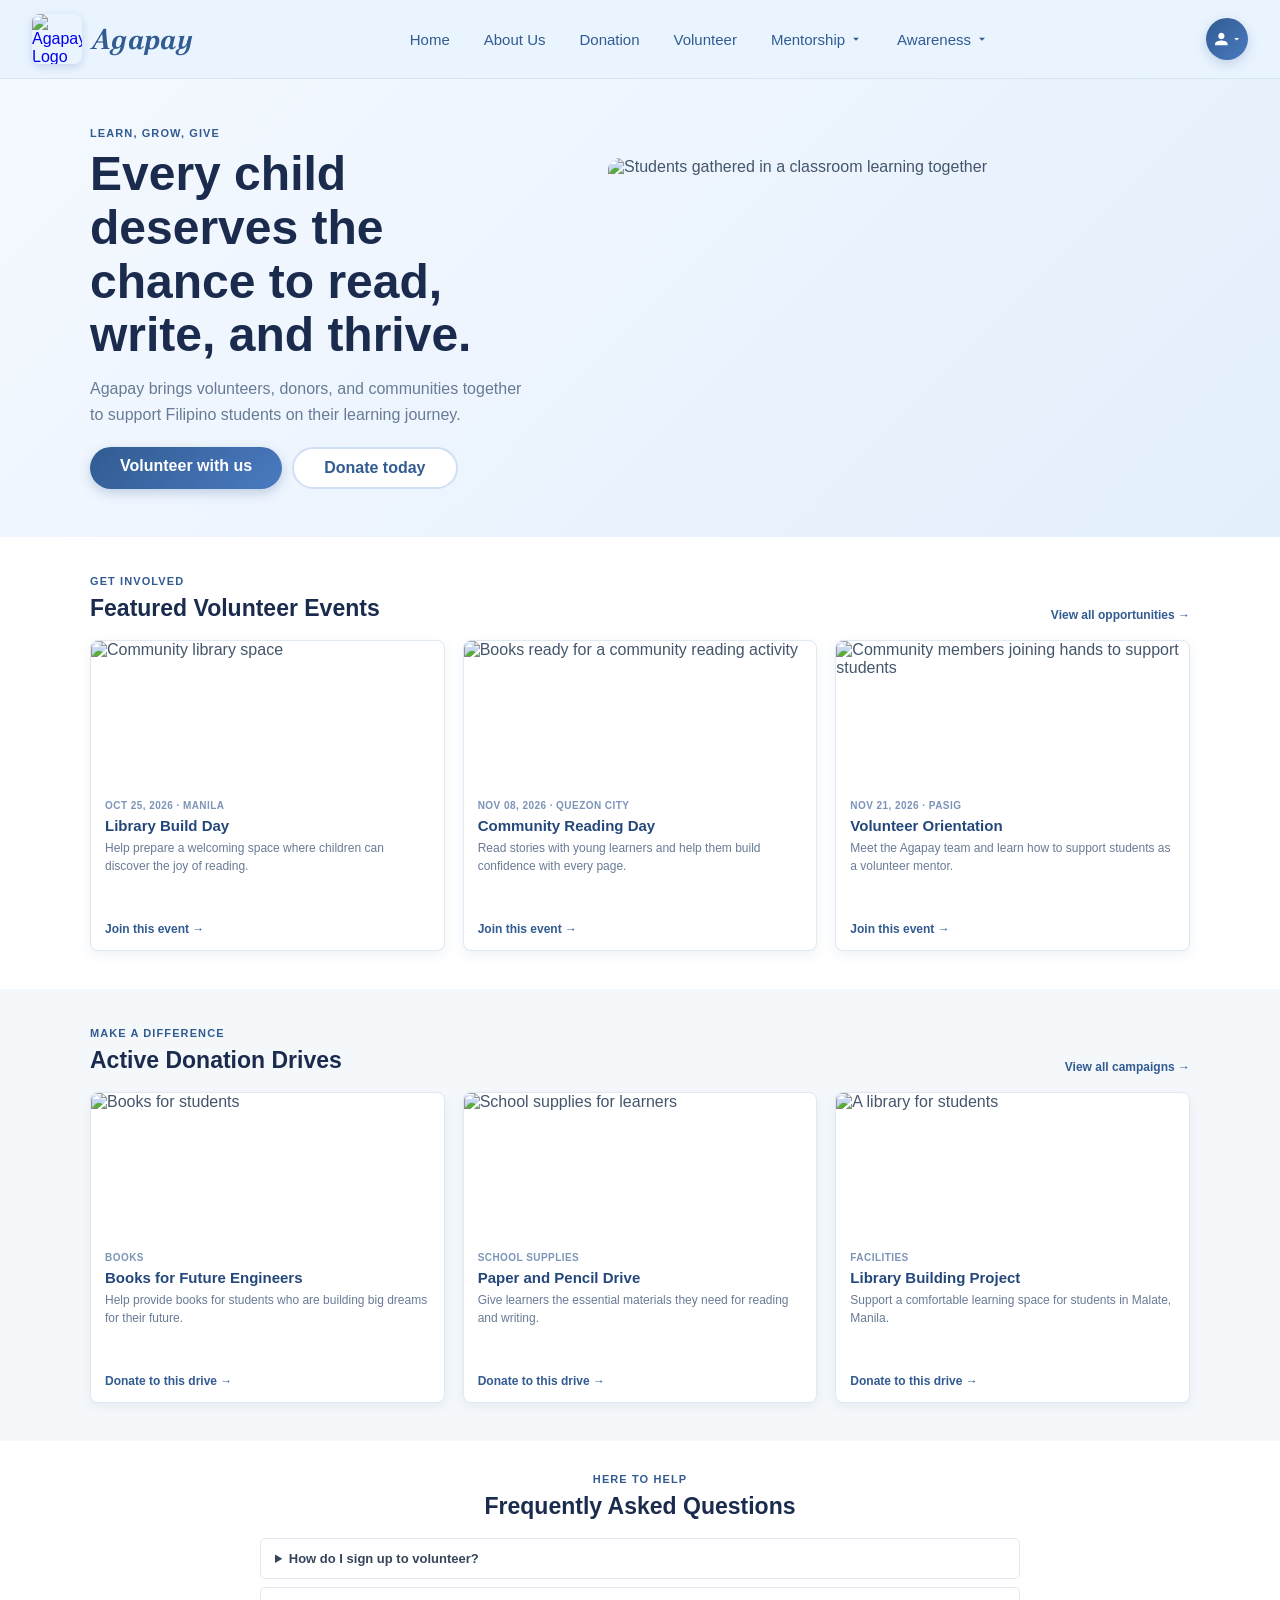
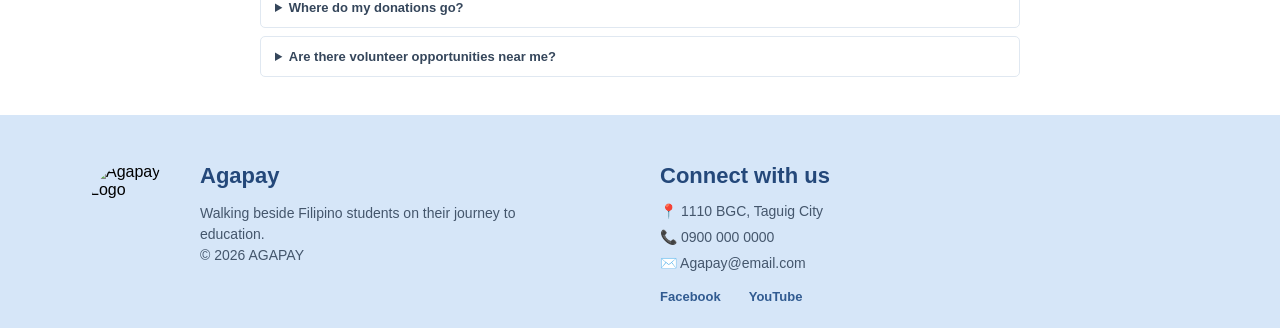
==== commit d2e1a244: "Adding texxt and Image column in admin dashboard on content part" ====
--- a/Agapay_Website/index.html
+++ b/Agapay_Website/index.html
@@ -96,107 +96,51 @@
             </div>
         </section>
 
-                <section class="home-section" id="home-events" aria-labelledby="home-events-title">
-                    <div class="home-section-inner">
-                        <div class="home-section-heading">
-                            <div><p class="home-eyebrow">GET INVOLVED</p><h2 id="home-events-title">Featured Volunteer Events</h2></div>
-                            <a href="#volunteer-opportunities">View all opportunities <span aria-hidden="true">&#8594;</span></a>
-                        </div>
-                        <div class="campaign-grid">
-                            
-                            <article class="campaign-card">
-                                <img class="card-img" src="assets/library.jpg" alt="Community library space">
-                                <div class="card-body">
-                                    <span class="card-tag">OCT 25, 2026 · MANILA</span>
-                                    <h3 class="card-title">Library Build Day</h3>
-                                    <p class="card-desc">Help prepare a welcoming space where children can discover the joy of reading.</p>
-                                    <a href="#volunteer-library-build" class="awareness-link member-only">Join this event →</a>
-                                    <a href="#login" class="awareness-link guest-only">Log in to join →</a>
-                                </div>
-                            </article>
-
-                            <article class="campaign-card">
-                                <img class="card-img" src="assets/books.jpg" alt="Books ready for a community reading activity">
-                                <div class="card-body">
-                                    <span class="card-tag">NOV 08, 2026 · QUEZON CITY</span>
-                                    <h3 class="card-title">Community Reading Day</h3>
-                                    <p class="card-desc">Read stories with young learners and help them build confidence with every page.</p>
-                                    <a href="#volunteer-reading-buddy" class="awareness-link member-only">Join this event →</a>
-                                    <a href="#login" class="awareness-link guest-only">Log in to join →</a>
-                                </div>
-                            </article>
-
-                            <article class="campaign-card">
-                                <img class="card-img" src="assets/A3.jpg" alt="Community members joining hands to support students">
-                                <div class="card-body">
-                                    <span class="card-tag">NOV 21, 2026 · PASIG</span>
-                                    <h3 class="card-title">Volunteer Orientation</h3>
-                                    <p class="card-desc">Meet the Agapay team and learn how to support students as a volunteer mentor.</p>
-                                    <a href="#volunteer-orientation" class="awareness-link member-only">Join this event →</a>
-                                    <a href="#login" class="awareness-link guest-only">Log in to join →</a>
-                                </div>
-                            </article>
-
-                        </div>
-                    </div>
-                </section>
-
-                <section class="home-section home-donations" aria-labelledby="home-donations-title">
-                    <div class="home-section-inner">
-                        <div class="home-section-heading">
-                            <div><p class="home-eyebrow">MAKE A DIFFERENCE</p><h2 id="home-donations-title">Active Donation Drives</h2></div>
-                            <a href="#donation">View all campaigns <span aria-hidden="true">&#8594;</span></a>
-                        </div>
-                        <div class="campaign-grid">
-                            
-                            <article class="campaign-card">
-                                <img class="card-img" src="assets/books.jpg" alt="Books for students">
-                                <div class="card-body">
-                                    <span class="card-tag">BOOKS</span>
-                                    <h3 class="card-title">Books for Future Engineers</h3>
-                                    <p class="card-desc">Help provide books for students who are building big dreams for their future.</p>
-                                    <div class="progress" role="progressbar" aria-valuenow="75" aria-valuemin="0" aria-valuemax="100">
-                                        <div class="progress-fill" style="width: 75%;"></div>
-                                    </div>
-                                    <div class="card-meta"><span>₱8,000 raised</span><span>₱11,000 goal</span></div>
-                                    <a href="#campaign-books" class="awareness-link member-only">Donate to this drive →</a>
-                                    <a href="#login" class="awareness-link guest-only">Log in to donate →</a>
-                                </div>
-                            </article>
-
-                            <article class="campaign-card">
-                                <img class="card-img" src="assets/school-supplies.jpg" alt="School supplies for learners">
-                                <div class="card-body">
-                                    <span class="card-tag">SCHOOL SUPPLIES</span>
-                                    <h3 class="card-title">Paper and Pencil Drive</h3>
-                                    <p class="card-desc">Give learners the essential materials they need for reading and writing.</p>
-                                    <div class="progress" role="progressbar" aria-valuenow="40" aria-valuemin="0" aria-valuemax="100">
-                                        <div class="progress-fill" style="width: 40%;"></div>
-                                    </div>
-                                    <div class="card-meta"><span>₱12,000 raised</span><span>₱20,000 goal</span></div>
-                                    <a href="#campaign-supplies" class="awareness-link member-only">Donate to this drive →</a>
-                                    <a href="#login" class="awareness-link guest-only">Log in to donate →</a>
-                                </div>
-                            </article>
-
-                            <article class="campaign-card">
-                                <img class="card-img" src="assets/library.jpg" alt="A library for students">
-                                <div class="card-body">
-                                    <span class="card-tag">FACILITIES</span>
-                                    <h3 class="card-title">Library Building Project</h3>
-                                    <p class="card-desc">Support a comfortable learning space for students in Malate, Manila.</p>
-                                    <div class="progress" role="progressbar" aria-valuenow="80" aria-valuemin="0" aria-valuemax="100">
-                                        <div class="progress-fill" style="width: 80%;"></div>
-                                    </div>
-                                    <div class="card-meta"><span>₱40,000 raised</span><span>₱50,000 goal</span></div>
-                                    <a href="#campaign-library" class="awareness-link member-only">Donate to this drive →</a>
-                                    <a href="#login" class="awareness-link guest-only">Log in to donate →</a>
-                                </div>
-                            </article>
-
-                        </div>
-                    </div>
-                </section>
+        <section class="home-section" id="home-events" aria-labelledby="home-events-title">
+            <div class="home-section-inner">
+                <div class="home-section-heading">
+                    <div><p class="home-eyebrow">GET INVOLVED</p><h2 id="home-events-title">Featured Volunteer Events</h2></div>
+                    <a href="#volunteer-opportunities">View all opportunities <span aria-hidden="true">&#8594;</span></a>
+                </div>
+                <div class="home-card-grid">
+                    <article class="home-card">
+                        <img src="assets/library.jpg" alt="Community library space">
+                        <div class="home-card-content"><p class="home-card-meta">OCT 25, 2026 · MANILA</p><h3>Library Build Day</h3><p>Help prepare a welcoming space where children can discover the joy of reading.</p><a href="#signup">Join this event <span aria-hidden="true">&#8594;</span></a></div>
+                    </article>
+                    <article class="home-card">
+                        <img src="assets/books.jpg" alt="Books ready for a community reading activity">
+                        <div class="home-card-content"><p class="home-card-meta">NOV 08, 2026 · QUEZON CITY</p><h3>Community Reading Day</h3><p>Read stories with young learners and help them build confidence with every page.</p><a href="#signup">Join this event <span aria-hidden="true">&#8594;</span></a></div>
+                    </article>
+                    <article class="home-card">
+                        <img src="assets/A3.jpg" alt="Community members joining hands to support students">
+                        <div class="home-card-content"><p class="home-card-meta">NOV 21, 2026 · PASIG</p><h3>Volunteer Orientation</h3><p>Meet the Agapay team and learn how to support students as a volunteer mentor.</p><a href="#signup">Join this event <span aria-hidden="true">&#8594;</span></a></div>
+                    </article>
+                </div>
+            </div>
+        </section>
+
+        <section class="home-section home-donations" aria-labelledby="home-donations-title">
+            <div class="home-section-inner">
+                <div class="home-section-heading">
+                    <div><p class="home-eyebrow">MAKE A DIFFERENCE</p><h2 id="home-donations-title">Active Donation Drives</h2></div>
+                    <a href="#donation">View all campaigns <span aria-hidden="true">&#8594;</span></a>
+                </div>
+                <div class="home-card-grid">
+                    <article class="home-card">
+                        <img src="assets/books.jpg" alt="Books for students">
+                        <div class="home-card-content"><p class="home-card-meta">BOOKS</p><h3>Books for Future Engineers</h3><p>Help provide books for students who are building big dreams for their future.</p><a href="#campaign-books">Donate to this drive <span aria-hidden="true">&#8594;</span></a></div>
+                    </article>
+                    <article class="home-card">
+                        <img src="assets/school-supplies.jpg" alt="School supplies for learners">
+                        <div class="home-card-content"><p class="home-card-meta">SCHOOL SUPPLIES</p><h3>Paper and Pencil Drive</h3><p>Give learners the essential materials they need for reading and writing.</p><a href="#campaign-supplies">Donate to this drive <span aria-hidden="true">&#8594;</span></a></div>
+                    </article>
+                    <article class="home-card">
+                        <img src="assets/library.jpg" alt="A library for students">
+                        <div class="home-card-content"><p class="home-card-meta">FACILITIES</p><h3>Library Building Project</h3><p>Support a comfortable learning space for students in Malate, Manila.</p><a href="#campaign-library">Donate to this drive <span aria-hidden="true">&#8594;</span></a></div>
+                    </article>
+                </div>
+            </div>
+        </section>
 
         <section class="home-section home-faq" aria-labelledby="home-faq-title">
             <div class="home-section-inner home-faq-inner">
@@ -768,7 +712,7 @@
         </div>
     </main>
 
-        <!-- ========== News & Updates ========== -->
+    <!-- ========== News & Updates ========== -->
     <main id="news" class="page awareness-page-inline">
             <nav class="mobile-subnav" aria-label="Awareness sections">
                 <a href="#news">News &amp; Updates</a>
@@ -783,9 +727,8 @@
                 <p class="awareness-subtitle">The latest stories, milestones, and happenings from the Agapay community — as we bring reading and writing closer to every Filipino child in Metro Manila.</p>
             </div>
 
-            <div class="awareness-grid" id="news-grid">
-                <!-- Card 1 -->
-                <article class="awareness-card">
+            <div class="awareness-grid">
+                <article class="awareness-card" data-content-key="reading-drive">
                     <div class="awareness-img-wrap">
                         <img src="assets/A1.jpg" alt="News image" class="awareness-img">
                         <span class="awareness-badge">Announcement</span>
@@ -794,12 +737,11 @@
                         <p class="awareness-date">March 12, 2026</p>
                         <h3 class="awareness-card-title">Agapay Launches "Bawat Bata, Bawat Kwento" Reading Drive</h3>
                         <p class="awareness-excerpt">A Metro Manila initiative bringing 10,000 storybooks to children in public schools across Quezon City, Manila, Caloocan, and Pasay.</p>
-                        <a href="javascript:void(0);" onclick="document.getElementById('news-article-1').classList.add('active');" class="awareness-link">Read more →</a>
-                    </div>
-                </article>
-
-                <!-- Card 2 -->
-                <article class="awareness-card">
+                        <a href="#" class="awareness-link">Read more →</a>
+                    </div>
+                </article>
+
+                <article class="awareness-card" data-content-key="150k-children">
                     <div class="awareness-img-wrap">
                         <img src="assets/A2.jpg" alt="News image" class="awareness-img">
                         <span class="awareness-badge">Milestone</span>
@@ -808,11 +750,10 @@
                         <p class="awareness-date">February 28, 2026</p>
                         <h3 class="awareness-card-title">150,000 Children Reached Nationwide</h3>
                         <p class="awareness-excerpt">Thanks to our volunteers and partners, Agapay has now touched the lives of over 150,000 children across Metro Manila through free reading and writing programs.</p>
-                        <a href="javascript:void(0);" onclick="document.getElementById('news-article-2').classList.add('active');" class="awareness-link">Read more →</a>
-                    </div>
-                </article>
-
-                <!-- Card 3 -->
+                        <a href="#" class="awareness-link">Read more →</a>
+                    </div>
+                </article>
+
                 <article class="awareness-card">
                     <div class="awareness-img-wrap">
                         <img src="assets/A3.jpg" alt="News image" class="awareness-img">
@@ -822,11 +763,10 @@
                         <p class="awareness-date">February 10, 2026</p>
                         <h3 class="awareness-card-title">New Partnership with Local Barangay Councils</h3>
                         <p class="awareness-excerpt">Agapay formalizes partnerships with 40 barangays across Metro Manila to establish weekly reading corners for out-of-school youth.</p>
-                        <a href="javascript:void(0);" onclick="document.getElementById('news-article-3').classList.add('active');" class="awareness-link">Read more →</a>
-                    </div>
-                </article>
-
-                <!-- Card 4 -->
+                        <a href="#" class="awareness-link">Read more →</a>
+                    </div>
+                </article>
+
                 <article class="awareness-card">
                     <div class="awareness-img-wrap">
                         <img src="assets/A4.jpg" alt="News image" class="awareness-img">
@@ -836,11 +776,10 @@
                         <p class="awareness-date">January 22, 2026</p>
                         <h3 class="awareness-card-title">Volunteer Orientation Kicks Off in Quezon City</h3>
                         <p class="awareness-excerpt">Over 300 new volunteers joined our Quezon City chapter to be trained as reading mentors for children ages 5–12.</p>
-                        <a href="javascript:void(0);" onclick="document.getElementById('news-article-4').classList.add('active');" class="awareness-link">Read more →</a>
-                    </div>
-                </article>
-
-                <!-- Card 5 -->
+                        <a href="#" class="awareness-link">Read more →</a>
+                    </div>
+                </article>
+
                 <article class="awareness-card">
                     <div class="awareness-img-wrap">
                         <img src="assets/A5.jpg" alt="News image" class="awareness-img">
@@ -850,11 +789,10 @@
                         <p class="awareness-date">January 8, 2026</p>
                         <h3 class="awareness-card-title">Summer Reading Camp 2026 Registration Now Open</h3>
                         <p class="awareness-excerpt">A 6-week reading and writing camp for children ages 6–12 — free of charge, in partnership with public schools across Metro Manila.</p>
-                        <a href="javascript:void(0);" onclick="document.getElementById('news-article-5').classList.add('active');" class="awareness-link">Read more →</a>
-                    </div>
-                </article>
-
-                <!-- Card 6 -->
+                        <a href="#" class="awareness-link">Read more →</a>
+                    </div>
+                </article>
+
                 <article class="awareness-card">
                     <div class="awareness-img-wrap">
                         <img src="assets/A6.jpg" alt="News image" class="awareness-img">
@@ -864,58 +802,18 @@
                         <p class="awareness-date">December 15, 2025</p>
                         <h3 class="awareness-card-title">42,000 Books Donated This Year</h3>
                         <p class="awareness-excerpt">Our book donation drive wraps up with a record-breaking 42,000 books distributed to children across Metro Manila.</p>
-                        <a href="javascript:void(0);" onclick="document.getElementById('news-article-6').classList.add('active');" class="awareness-link">Read more →</a>
-                    </div>
-                </article>
-
-                <!-- 3 NEW HIDDEN CARDS -->
-                <article class="awareness-card hidden-awareness-card">
-                    <div class="awareness-img-wrap">
-                        <img src="assets/tondolib.jpg" alt="News image" class="awareness-img">
-                        <span class="awareness-badge">Update</span>
-                    </div>
-                    <div class="awareness-body-content">
-                        <p class="awareness-date">April 2, 2026</p>
-                        <h3 class="awareness-card-title">New Books Arrive in Tondo</h3>
-                        <p class="awareness-excerpt">Over 500 new books have arrived at our Tondo reading center, ready for the weekend reading program.</p>
-                        <a href="javascript:void(0);" onclick="document.getElementById('news-article-7').classList.add('active');" class="awareness-link">Read more →</a>
-                    </div>
-                </article>
-
-                <article class="awareness-card hidden-awareness-card">
-                    <div class="awareness-img-wrap">
-                        <img src="assets/appreciation.jpg" alt="News image" class="awareness-img">
-                        <span class="awareness-badge">Event</span>
-                    </div>
-                    <div class="awareness-body-content">
-                        <p class="awareness-date">March 28, 2026</p>
-                        <h3 class="awareness-card-title">Volunteer Appreciation Day</h3>
-                        <p class="awareness-excerpt">We celebrated our amazing volunteers with a small gathering and awards ceremony last weekend.</p>
-                        <a href="javascript:void(0);" onclick="document.getElementById('news-article-8').classList.add('active');" class="awareness-link">Read more →</a>
-                    </div>
-                </article>
-
-                <article class="awareness-card hidden-awareness-card">
-                    <div class="awareness-img-wrap">
-                        <img src="assets/readingsesh.jpg" alt="News image" class="awareness-img">
-                        <span class="awareness-badge">Milestone</span>
-                    </div>
-                    <div class="awareness-body-content">
-                        <p class="awareness-date">March 15, 2026</p>
-                        <h3 class="awareness-card-title">1,000 Reading Sessions Completed</h3>
-                        <p class="awareness-excerpt">Our volunteers have officially completed 1,000 reading sessions since the start of the year.</p>
-                        <a href="javascript:void(0);" onclick="document.getElementById('news-article-9').classList.add('active');" class="awareness-link">Read more →</a>
+                        <a href="#" class="awareness-link">Read more →</a>
                     </div>
                 </article>
             </div>
 
             <div class="show-more-wrap">
-                <button class="show-more" id="news-btn">Show more</button>
+                <button class="show-more">Show more</button>
             </div>
         </section>
     </main>
 
-        <!-- ========== Blog / Articles ========== -->
+    <!-- ========== Blog / Articles ========== -->
     <main id="blog" class="page awareness-page-inline">
             <nav class="mobile-subnav" aria-label="Awareness sections">
                 <a href="#news">News &amp; Updates</a>
@@ -930,8 +828,7 @@
                 <p class="awareness-subtitle">Essays, reflections, and practical guides from our volunteers, educators, and partners on literacy and learning.</p>
             </div>
 
-            <div class="awareness-grid" id="blog-grid">
-                <!-- Card 1 -->
+            <div class="awareness-grid">
                 <article class="awareness-card">
                     <div class="awareness-img-wrap">
                         <img src="assets/A7.jpg" alt="Article cover" class="awareness-img">
@@ -941,11 +838,10 @@
                         <p class="awareness-date">By Maria Santos · March 5, 2026</p>
                         <h3 class="awareness-card-title">Why Reading Aloud Matters More Than Ever</h3>
                         <p class="awareness-excerpt">Reading aloud to a child does more than teach words — it builds trust, imagination, and a lifelong love of stories.</p>
-                        <a href="javascript:void(0);" onclick="document.getElementById('blog-article-1').classList.add('active');" class="awareness-link">Read article →</a>
-                    </div>
-                </article>
-
-                <!-- Card 2 -->
+                        <a href="#" class="awareness-link">Read article →</a>
+                    </div>
+                </article>
+
                 <article class="awareness-card">
                     <div class="awareness-img-wrap">
                         <img src="assets/A8.jpg" alt="Article cover" class="awareness-img">
@@ -955,11 +851,10 @@
                         <p class="awareness-date">By Juan Dela Cruz · February 20, 2026</p>
                         <h3 class="awareness-card-title">5 Simple Ways to Encourage Writing at Home</h3>
                         <p class="awareness-excerpt">You don't need a classroom to nurture a young writer. Here are five everyday habits that make a difference.</p>
-                        <a href="javascript:void(0);" onclick="document.getElementById('blog-article-2').classList.add('active');" class="awareness-link">Read article →</a>
-                    </div>
-                </article>
-
-                <!-- Card 3 -->
+                        <a href="#" class="awareness-link">Read article →</a>
+                    </div>
+                </article>
+
                 <article class="awareness-card">
                     <div class="awareness-img-wrap">
                         <img src="assets/A9.jpg" alt="Article cover" class="awareness-img">
@@ -969,11 +864,10 @@
                         <p class="awareness-date">By Ate Liza · February 4, 2026</p>
                         <h3 class="awareness-card-title">What I Learned from Teaching in Tondo, Manila</h3>
                         <p class="awareness-excerpt">A volunteer mentor shares three months of lessons — not just for her students, but for herself.</p>
-                        <a href="javascript:void(0);" onclick="document.getElementById('blog-article-3').classList.add('active');" class="awareness-link">Read article →</a>
-                    </div>
-                </article>
-
-                <!-- Card 4 -->
+                        <a href="#" class="awareness-link">Read article →</a>
+                    </div>
+                </article>
+
                 <article class="awareness-card">
                     <div class="awareness-img-wrap">
                         <img src="assets/A10.jpg" alt="Article cover" class="awareness-img">
@@ -983,11 +877,10 @@
                         <p class="awareness-date">By Agapay Team · January 18, 2026</p>
                         <h3 class="awareness-card-title">The State of Child Literacy in Metro Manila</h3>
                         <p class="awareness-excerpt">A look at the current literacy landscape across NCR and where community-led interventions make the biggest impact.</p>
-                        <a href="javascript:void(0);" onclick="document.getElementById('blog-article-4').classList.add('active');" class="awareness-link">Read article →</a>
-                    </div>
-                </article>
-
-                <!-- Card 5 -->
+                        <a href="#" class="awareness-link">Read article →</a>
+                    </div>
+                </article>
+
                 <article class="awareness-card">
                     <div class="awareness-img-wrap">
                         <img src="assets/A11.jpg" alt="Article cover" class="awareness-img">
@@ -997,11 +890,10 @@
                         <p class="awareness-date">By Teacher Ana · January 3, 2026</p>
                         <h3 class="awareness-card-title">Building a Reading Corner on a Small Budget</h3>
                         <p class="awareness-excerpt">A step-by-step guide for parents and teachers who want to create a cozy reading space with limited resources.</p>
-                        <a href="javascript:void(0);" onclick="document.getElementById('blog-article-5').classList.add('active');" class="awareness-link">Read article →</a>
-                    </div>
-                </article>
-
-                <!-- Card 6 -->
+                        <a href="#" class="awareness-link">Read article →</a>
+                    </div>
+                </article>
+
                 <article class="awareness-card">
                     <div class="awareness-img-wrap">
                         <img src="assets/A12.jpg" alt="Article cover" class="awareness-img">
@@ -1011,53 +903,13 @@
                         <p class="awareness-date">By Kuya Ben · December 12, 2025</p>
                         <h3 class="awareness-card-title">The Quiet Power of a Library Card</h3>
                         <p class="awareness-excerpt">How a small piece of plastic can open a whole world for a child who has never owned a book.</p>
-                        <a href="javascript:void(0);" onclick="document.getElementById('blog-article-6').classList.add('active');" class="awareness-link">Read article →</a>
-                    </div>
-                </article>
-
-                <!-- 3 NEW HIDDEN CARDS -->
-                <article class="awareness-card hidden-awareness-card">
-                    <div class="awareness-img-wrap">
-                        <img src="assets/storytelling.jpg" alt="Article cover" class="awareness-img">
-                        <span class="awareness-badge">Essay</span>
-                    </div>
-                    <div class="awareness-body-content">
-                        <p class="awareness-date">By Teacher Mark · March 22, 2026</p>
-                        <h3 class="awareness-card-title">The Power of Storytelling in the Classroom</h3>
-                        <p class="awareness-excerpt">How oral storytelling can bridge the gap for children who struggle with traditional reading methods.</p>
-                        <a href="javascript:void(0);" onclick="document.getElementById('blog-article-7').classList.add('active');" class="awareness-link">Read article →</a>
-                    </div>
-                </article>
-
-                <article class="awareness-card hidden-awareness-card">
-                    <div class="awareness-img-wrap">
-                        <img src="assets/homelibrary.jpg" alt="Article cover" class="awareness-img">
-                        <span class="awareness-badge">Guide</span>
-                    </div>
-                    <div class="awareness-body-content">
-                        <p class="awareness-date">By Ate Joy · March 10, 2026</p>
-                        <h3 class="awareness-card-title">How to Build a Home Library for Under ₱500</h3>
-                        <p class="awareness-excerpt">You don't need a big budget to start a reading habit at home. Here are practical tips and tricks.</p>
-                        <a href="javascript:void(0);" onclick="document.getElementById('blog-article-8').classList.add('active');" class="awareness-link">Read article →</a>
-                    </div>
-                </article>
-
-                <article class="awareness-card hidden-awareness-card">
-                    <div class="awareness-img-wrap">
-                        <img src="assets/volunteer.jpg" alt="Article cover" class="awareness-img">
-                        <span class="awareness-badge">Reflection</span>
-                    </div>
-                    <div class="awareness-body-content">
-                        <p class="awareness-date">By Kuya Ben · February 25, 2026</p>
-                        <h3 class="awareness-card-title">Why I Volunteer Every Saturday</h3>
-                        <p class="awareness-excerpt">A personal reflection on the joys, challenges, and surprising lessons of teaching kids to read.</p>
-                        <a href="javascript:void(0);" onclick="document.getElementById('blog-article-9').classList.add('active');" class="awareness-link">Read article →</a>
+                        <a href="#" class="awareness-link">Read article →</a>
                     </div>
                 </article>
             </div>
 
             <div class="show-more-wrap">
-                <button class="show-more" id="blog-btn">Show more</button>
+                <button class="show-more">Show more</button>
             </div>
         </section>
     </main>
@@ -1438,57 +1290,12 @@
                             <div class="card-meta"><span>₱40,000 raised</span><span>₱50,000 goal</span></div>
                         </div>
                     </article>
-
-                    <article class="campaign-card hidden-card" data-category="Books">
-                        <a href="#campaign-storybooks" aria-label="Community Storybooks">
-                            <img class="card-img" src="assets/communitystorybooks.jpg" alt="Community Storybooks">
-                        </a>
-                        <div class="card-body">
-                            <span class="card-tag">Books</span>
-                            <h3 class="card-title"><a href="#campaign-storybooks">Community Storybooks</a></h3>
-                            <p class="card-desc">Provide illustrated storybooks to children in remote communities.</p>
-                            <div class="progress" role="progressbar" aria-valuenow="30" aria-valuemin="0" aria-valuemax="100">
-                                <div class="progress-fill" style="width: 30%;"></div>
-                            </div>
-                            <div class="card-meta"><span>₱3,000 raised</span><span>₱10,000 goal</span></div>
-                        </div>
-                    </article>
-
-                    <article class="campaign-card hidden-card" data-category="School Supplies">
-                       <a href="#campaign-backpack" aria-label="Backpack Drive 2026">
-                            <img class="card-img" src="assets/backpack.jpg" alt="Backpack Drive 2026">
-                        </a>
-                        <div class="card-body">
-                            <span class="card-tag">School Supplies</span>
-                            <h3 class="card-title"><a href="#campaign-backpack">Backpack Drive 2026</a></h3>
-                            <p class="card-desc">Help equip 500 students with brand new backpacks and supplies.</p>
-                            <div class="progress" role="progressbar" aria-valuenow="50" aria-valuemin="0" aria-valuemax="100">
-                                <div class="progress-fill" style="width: 50%;"></div>
-                            </div>
-                            <div class="card-meta"><span>₱15,000 raised</span><span>₱30,000 goal</span></div>
-                        </div>
-                    </article>
-
-                    <article class="campaign-card hidden-card" data-category="Facilities">
-                       <a href="#campaign-computer" aria-label="Computer Lab Renovation">
-                            <img class="card-img" src="assets/comlab.jpg" alt="Computer Lab Renovation">
-                        </a>
-                        <div class="card-body">
-                            <span class="card-tag">Facilities</span>
-                            <h3 class="card-title"><a href="#campaign-computer">Computer Lab Renovation</a></h3>
-                            <p class="card-desc">Upgrade the computer lab to help students learn digital literacy.</p>
-                            <div class="progress" role="progressbar" aria-valuenow="20" aria-valuemin="0" aria-valuemax="100">
-                                <div class="progress-fill" style="width: 20%;"></div>
-                            </div>
-                            <div class="card-meta"><span>₱5,000 raised</span><span>₱25,000 goal</span></div>
-                        </div>
-                    </article>
                 </div>
             </div>
         </main>
 
         <div class="show-more-wrap">
-            <button class="show-more" id="toggle-campaigns">Show more</button>
+            <button class="show-more">Show more</button>
         </div>
 
     </div>
@@ -1572,7 +1379,7 @@
         <div class="donate-modal">
             <label for="donate-books" class="modal-backdrop"></label>
 
-            <form class="modal-box donate-form" onsubmit="event.preventDefault(); this.closest('.donate-modal').style.display='none'; setTimeout(function() { alert('Thank you for your donation! Your confirmation has been received.'); }, 350); this.reset();">
+            <form class="modal-box donate-form" action="#donation-thanks">
                 <label for="donate-books" class="modal-close">&times;</label>
 
                 <div class="form-body">
@@ -1698,7 +1505,7 @@
         <div class="donate-modal">
             <label for="donate-supplies" class="modal-backdrop"></label>
 
-           <form class="modal-box donate-form" onsubmit="event.preventDefault(); this.closest('.donate-modal').style.display='none'; setTimeout(function() { alert('Thank you for your donation! Your confirmation has been received.'); }, 350); this.reset();">
+            <form class="modal-box donate-form" action="#donation-thanks">
                 <label for="donate-supplies" class="modal-close">&times;</label>
 
                 <div class="form-body">
@@ -1829,7 +1636,7 @@
         <div class="donate-modal">
             <label for="donate-library" class="modal-backdrop"></label>
 
-           <form class="modal-box donate-form" onsubmit="event.preventDefault(); this.closest('.donate-modal').style.display='none'; setTimeout(function() { alert('Thank you for your donation! Your confirmation has been received.'); }, 350); this.reset();">
+            <form class="modal-box donate-form" action="#donation-thanks">
                 <label for="donate-library" class="modal-close">&times;</label>
 
                 <div class="form-body">
@@ -2082,285 +1889,6 @@
         </div>
     </main>
 
-    <main id="campaign-storybooks" class="page">
-        <input type="checkbox" id="donate-storybooks" class="donate-toggle" hidden>
-        <div class="wrap">
-            <h1 class="detail-title">Community Storybooks</h1>
-            <div class="detail-meta"><span>👤 Agapay Foundation</span><span>📍 Metro Manila</span><span>🏷️ Books</span></div>
-            <div class="detail-layout">
-                <section class="detail-main">
-                    <div class="detail-tabs">
-                        <label class="tab-btn"><input type="radio" name="ct-storybooks" class="ct-story" checked>Story</label>
-                        <label class="tab-btn"><input type="radio" name="ct-storybooks" class="ct-update">Update</label>
-                        <label class="tab-btn"><input type="radio" name="ct-storybooks" class="ct-donors">Donors</label>
-                    </div>
-                    <div class="tab-panel p-story">
-                        <img class="story-img" src="assets/communitystorybooks.jpg" alt="">
-                        <div class="story-text">
-                            <p>Provide illustrated storybooks to children in remote communities.</p>
-                        </div>
-                        <div class="organizer-card">
-                            <img class="avatar lg" src="assets/communitystorybooks.jpg" alt="Agapay logo">
-                            <div><strong>Agapay Foundation</strong><span>Campaign organizer</span></div>
-                        </div>
-                    </div>
-                    <div class="tab-panel p-update">
-                        <ul class="timeline">
-                            <li class="timeline-item"><div class="timeline-date">Oct 10, 2026</div>
-                                <div class="timeline-body"><h3>Campaign Launched</h3><p>We just launched the Community Storybooks drive!</p></div></li>
-                        </ul>
-                    </div>
-                    <div class="tab-panel p-donors">
-                        <ul class="donor-list">
-                            <li class="donor-card"><div class="avatar"></div>
-                                <div class="donor-info"><strong>Anonymous</strong><span>5 days ago</span></div>
-                                <div class="donor-amount"><span>Donated:</span><strong>₱3,000</strong></div></li>
-                        </ul>
-                    </div>
-                </section>
-                <aside class="donate-card">
-                    <div class="raised-row">
-                        <div class="donut" style="--pct: 30;"><span>30%</span></div>
-                        <div><h2>₱3,000</h2><p>raised of ₱10,000 needed</p></div>
-                    </div>
-                    <label for="donate-storybooks" class="btn-pill btn-primary">Donate Now</label>
-                    <input type="button" value="Share" class="btn-pill btn-secondary">
-                </aside>
-            </div>
-        </div>
-        
-        <div class="donate-modal">
-            <label for="donate-storybooks" class="modal-backdrop"></label>
-           <form class="modal-box donate-form" onsubmit="event.preventDefault(); this.closest('.donate-modal').style.display='none'; setTimeout(function() { alert('Thank you for your donation! Your confirmation has been received.'); }, 350); this.reset();">
-                <label for="donate-storybooks" class="modal-close">&times;</label>
-                <div class="form-body">
-                    <h2>Make a Donation</h2>
-                    <p class="modal-sub">Send your donation first, then confirm it below.</p>
-                    <p class="modal-label">1. Which app did you use?</p>
-                    <div class="pill-options">
-                        <label><input type="radio" name="method" value="GCash" class="m-gcash" checked><span>GCash</span></label>
-                        <label><input type="radio" name="method" value="Maya" class="m-maya"><span>Maya</span></label>
-                        <label><input type="radio" name="method" value="Bank Transfer" class="m-bank"><span>Bank</span></label>
-                        <label><input type="radio" name="method" value="Other" class="m-other"><span>Other</span></label>
-                    </div>
-                    <div class="send-box">
-                        <div class="qr">QR</div>
-                        <div>
-                            <strong>Send your donation to:</strong>
-                            <p class="send for-gcash">Agapay Foundation<br>0900 000 0000</p>
-                            <p class="send for-maya">Agapay Foundation<br>0900 000 0000</p>
-                            <p class="send for-bank">Agapay Foundation<br>Bank name · 0000 0000 00</p>
-                            <p class="send for-other">Contact us for other ways to give</p>
-                        </div>
-                    </div>
-                    <p class="modal-label">2. Amount you sent</p>
-                    <div class="pill-options">
-                        <label><input type="radio" name="amount" value="100"><span>₱100</span></label>
-                        <label><input type="radio" name="amount" value="500" checked><span>₱500</span></label>
-                        <label><input type="radio" name="amount" value="1000"><span>₱1,000</span></label>
-                        <label><input type="radio" name="amount" value="5000"><span>₱5,000</span></label>
-                    </div>
-                    <input class="plain-input" type="number" name="custom" min="1" placeholder="Other amount (₱) — leave blank to use the one above">
-                    <label class="field"><span>3. Reference number</span>
-                        <input type="text" name="ref" required minlength="6" placeholder="e.g. 1234 567 890123" autocomplete="off"></label>
-                    <div class="field-row">
-                        <label class="field"><span>Full name</span><input type="text" name="name" required placeholder="Juan Dela Cruz"></label>
-                        <label class="field"><span>Email</span><input type="email" name="email" required placeholder="you@email.com"></label>
-                    </div>
-                    <label class="field"><span>Message (optional)</span><textarea name="message" rows="2" placeholder="Words of encouragement for the student"></textarea></label>
-                    <label class="check"><input type="checkbox" name="anonymous"> Donate anonymously</label>
-                    <button type="submit" class="btn-pill btn-primary">Confirm donation</button>
-                </div>
-            </form>
-        </div>
-    </main>
-
-    <main id="campaign-backpack" class="page">
-        <input type="checkbox" id="donate-backpack" class="donate-toggle" hidden>
-        <div class="wrap">
-            <h1 class="detail-title">Backpack Drive 2026</h1>
-            <div class="detail-meta"><span>👤 Agapay Foundation</span><span>📍 Luzon</span><span>🏷️ School Supplies</span></div>
-            <div class="detail-layout">
-                <section class="detail-main">
-                    <div class="detail-tabs">
-                        <label class="tab-btn"><input type="radio" name="ct-backpack" class="ct-story" checked>Story</label>
-                        <label class="tab-btn"><input type="radio" name="ct-backpack" class="ct-update">Update</label>
-                        <label class="tab-btn"><input type="radio" name="ct-backpack" class="ct-donors">Donors</label>
-                    </div>
-                    <div class="tab-panel p-story">
-                        <img class="story-img" src="assets/backpack.jpg" alt="">
-                        <div class="story-text">
-                            <p>Help equip 500 students with brand new backpacks and supplies.</p>
-                        </div>
-                        <div class="organizer-card">
-                            <img class="avatar lg" src="assets/backpack.jpg" alt="Backpack Drive 2026">
-                            <div><strong>Agapay Foundation</strong><span>Campaign organizer</span></div>
-                        </div>
-                    </div>
-                    <div class="tab-panel p-update">
-                        <ul class="timeline">
-                            <li class="timeline-item"><div class="timeline-date">Oct 12, 2026</div>
-                                <div class="timeline-body"><h3>Campaign Launched</h3><p>We just launched the Backpack Drive!</p></div></li>
-                        </ul>
-                    </div>
-                    <div class="tab-panel p-donors">
-                        <ul class="donor-list">
-                            <li class="donor-card"><div class="avatar"></div>
-                                <div class="donor-info"><strong>Anonymous</strong><span>5 days ago</span></div>
-                                <div class="donor-amount"><span>Donated:</span><strong>₱15,000</strong></div></li>
-                        </ul>
-                    </div>
-                </section>
-                <aside class="donate-card">
-                    <div class="raised-row">
-                        <div class="donut" style="--pct: 50;"><span>50%</span></div>
-                        <div><h2>₱15,000</h2><p>raised of ₱30,000 needed</p></div>
-                    </div>
-                    <label for="donate-backpack" class="btn-pill btn-primary">Donate Now</label>
-                    <input type="button" value="Share" class="btn-pill btn-secondary">
-                </aside>
-            </div>
-        </div>
-        
-        <div class="donate-modal">
-            <label for="donate-backpack" class="modal-backdrop"></label>
-           <form class="modal-box donate-form" onsubmit="event.preventDefault(); this.closest('.donate-modal').style.display='none'; setTimeout(function() { alert('Thank you for your donation! Your confirmation has been received.'); }, 350); this.reset();">
-                <label for="donate-backpack" class="modal-close">&times;</label>
-                <div class="form-body">
-                    <h2>Make a Donation</h2>
-                    <p class="modal-sub">Send your donation first, then confirm it below.</p>
-                    <p class="modal-label">1. Which app did you use?</p>
-                    <div class="pill-options">
-                        <label><input type="radio" name="method" value="GCash" class="m-gcash" checked><span>GCash</span></label>
-                        <label><input type="radio" name="method" value="Maya" class="m-maya"><span>Maya</span></label>
-                        <label><input type="radio" name="method" value="Bank Transfer" class="m-bank"><span>Bank</span></label>
-                        <label><input type="radio" name="method" value="Other" class="m-other"><span>Other</span></label>
-                    </div>
-                    <div class="send-box">
-                        <div class="qr">QR</div>
-                        <div>
-                            <strong>Send your donation to:</strong>
-                            <p class="send for-gcash">Agapay Foundation<br>0900 000 0000</p>
-                            <p class="send for-maya">Agapay Foundation<br>0900 000 0000</p>
-                            <p class="send for-bank">Agapay Foundation<br>Bank name · 0000 0000 00</p>
-                            <p class="send for-other">Contact us for other ways to give</p>
-                        </div>
-                    </div>
-                    <p class="modal-label">2. Amount you sent</p>
-                    <div class="pill-options">
-                        <label><input type="radio" name="amount" value="100"><span>₱100</span></label>
-                        <label><input type="radio" name="amount" value="500" checked><span>₱500</span></label>
-                        <label><input type="radio" name="amount" value="1000"><span>₱1,000</span></label>
-                        <label><input type="radio" name="amount" value="5000"><span>₱5,000</span></label>
-                    </div>
-                    <input class="plain-input" type="number" name="custom" min="1" placeholder="Other amount (₱) — leave blank to use the one above">
-                    <label class="field"><span>3. Reference number</span>
-                        <input type="text" name="ref" required minlength="6" placeholder="e.g. 1234 567 890123" autocomplete="off"></label>
-                    <div class="field-row">
-                        <label class="field"><span>Full name</span><input type="text" name="name" required placeholder="Juan Dela Cruz"></label>
-                        <label class="field"><span>Email</span><input type="email" name="email" required placeholder="you@email.com"></label>
-                    </div>
-                    <label class="field"><span>Message (optional)</span><textarea name="message" rows="2" placeholder="Words of encouragement for the student"></textarea></label>
-                    <label class="check"><input type="checkbox" name="anonymous"> Donate anonymously</label>
-                    <button type="submit" class="btn-pill btn-primary">Confirm donation</button>
-                </div>
-            </form>
-        </div>
-    </main>
-
-    <main id="campaign-computer" class="page">
-        <input type="checkbox" id="donate-computer" class="donate-toggle" hidden>
-        <div class="wrap">
-            <h1 class="detail-title">Computer Lab Renovation</h1>
-            <div class="detail-meta"><span>👤 Agapay Foundation</span><span>📍 Quezon City</span><span>🏷️ Facilities</span></div>
-            <div class="detail-layout">
-                <section class="detail-main">
-                    <div class="detail-tabs">
-                        <label class="tab-btn"><input type="radio" name="ct-computer" class="ct-story" checked>Story</label>
-                        <label class="tab-btn"><input type="radio" name="ct-computer" class="ct-update">Update</label>
-                        <label class="tab-btn"><input type="radio" name="ct-computer" class="ct-donors">Donors</label>
-                    </div>
-                    <div class="tab-panel p-story">
-                        <img class="story-img" src="assets/comlab.jpg" alt="">
-                        <div class="story-text">
-                            <p>Upgrade the computer lab to help students learn digital literacy.</p>
-                        </div>
-                        <div class="organizer-card">
-                            <img class="avatar lg" src="assets/comlab.jpg" alt="Agapay logo">
-                            <div><strong>Agapay Foundation</strong><span>Campaign organizer</span></div>
-                        </div>
-                    </div>
-                    <div class="tab-panel p-update">
-                        <ul class="timeline">
-                            <li class="timeline-item"><div class="timeline-date">Oct 15, 2026</div>
-                                <div class="timeline-body"><h3>Campaign Launched</h3><p>We just launched the Computer Lab Renovation project!</p></div></li>
-                        </ul>
-                    </div>
-                    <div class="tab-panel p-donors">
-                        <ul class="donor-list">
-                            <li class="donor-card"><div class="avatar"></div>
-                                <div class="donor-info"><strong>Anonymous</strong><span>5 days ago</span></div>
-                                <div class="donor-amount"><span>Donated:</span><strong>₱5,000</strong></div></li>
-                        </ul>
-                    </div>
-                </section>
-                <aside class="donate-card">
-                    <div class="raised-row">
-                        <div class="donut" style="--pct: 20;"><span>20%</span></div>
-                        <div><h2>₱5,000</h2><p>raised of ₱25,000 needed</p></div>
-                    </div>
-                    <label for="donate-computer" class="btn-pill btn-primary">Donate Now</label>
-                    <input type="button" value="Share" class="btn-pill btn-secondary">
-                </aside>
-            </div>
-        </div>
-        
-        <div class="donate-modal">
-            <label for="donate-computer" class="modal-backdrop"></label>
-           <form class="modal-box donate-form" onsubmit="event.preventDefault(); this.closest('.donate-modal').style.display='none'; setTimeout(function() { alert('Thank you for your donation! Your confirmation has been received.'); }, 350); this.reset();">
-                <label for="donate-computer" class="modal-close">&times;</label>
-                <div class="form-body">
-                    <h2>Make a Donation</h2>
-                    <p class="modal-sub">Send your donation first, then confirm it below.</p>
-                    <p class="modal-label">1. Which app did you use?</p>
-                    <div class="pill-options">
-                        <label><input type="radio" name="method" value="GCash" class="m-gcash" checked><span>GCash</span></label>
-                        <label><input type="radio" name="method" value="Maya" class="m-maya"><span>Maya</span></label>
-                        <label><input type="radio" name="method" value="Bank Transfer" class="m-bank"><span>Bank</span></label>
-                        <label><input type="radio" name="method" value="Other" class="m-other"><span>Other</span></label>
-                    </div>
-                    <div class="send-box">
-                        <div class="qr">QR</div>
-                        <div>
-                            <strong>Send your donation to:</strong>
-                            <p class="send for-gcash">Agapay Foundation<br>0900 000 0000</p>
-                            <p class="send for-maya">Agapay Foundation<br>0900 000 0000</p>
-                            <p class="send for-bank">Agapay Foundation<br>Bank name · 0000 0000 00</p>
-                            <p class="send for-other">Contact us for other ways to give</p>
-                        </div>
-                    </div>
-                    <p class="modal-label">2. Amount you sent</p>
-                    <div class="pill-options">
-                        <label><input type="radio" name="amount" value="100"><span>₱100</span></label>
-                        <label><input type="radio" name="amount" value="500" checked><span>₱500</span></label>
-                        <label><input type="radio" name="amount" value="1000"><span>₱1,000</span></label>
-                        <label><input type="radio" name="amount" value="5000"><span>₱5,000</span></label>
-                    </div>
-                    <input class="plain-input" type="number" name="custom" min="1" placeholder="Other amount (₱) — leave blank to use the one above">
-                    <label class="field"><span>3. Reference number</span>
-                        <input type="text" name="ref" required minlength="6" placeholder="e.g. 1234 567 890123" autocomplete="off"></label>
-                    <div class="field-row">
-                        <label class="field"><span>Full name</span><input type="text" name="name" required placeholder="Juan Dela Cruz"></label>
-                        <label class="field"><span>Email</span><input type="email" name="email" required placeholder="you@email.com"></label>
-                    </div>
-                    <label class="field"><span>Message (optional)</span><textarea name="message" rows="2" placeholder="Words of encouragement for the student"></textarea></label>
-                    <label class="check"><input type="checkbox" name="anonymous"> Donate anonymously</label>
-                    <button type="submit" class="btn-pill btn-primary">Confirm donation</button>
-                </div>
-            </form>
-        </div>
-    </main>
-
     <!-- Profile -->
     <main id="profile" class="page">
         <div class="wrap">
@@ -2585,213 +2113,5 @@
     </footer>
 
     <script src="script.js"></script>
-
-    <!-- NEWS & UPDATES MODALS -->
-
-    <div class="article-modal" id="news-article-1">
-        <div class="article-modal-bg"></div>
-        <div class="article-modal-content">
-            <button class="article-modal-close" onclick="document.getElementById('news-article-1').classList.remove('active')">&times;</button>
-            <h2>Agapay Launches "Bawat Bata, Bawat Kwento" Reading Drive</h2>
-            <p class="article-date">March 12, 2026</p>
-            <p>Agapay is proud to announce the launch of our newest initiative, the "Bawat Bata, Bawat Kwento" Reading Drive. This Metro Manila-wide project aims to bring 10,000 brand-new storybooks directly into the hands of children in public schools across Quezon City, Manila, Caloocan, and Pasay. Our goal is to spark a lifelong love for reading by ensuring every child has access to high-quality, age-appropriate literature.</p>
-            <p>We believe that literacy is the foundation of all future learning. By providing these books, we are not just giving away paper and ink; we are providing doors to new worlds, opportunities, and dreams. The campaign will run throughout the year, with distribution events scheduled quarterly. We invite our volunteers and community partners to join us in this massive effort to uplift Filipino youth.</p>
-        </div>
-    </div>
-
-    <div class="article-modal" id="news-article-2">
-        <div class="article-modal-bg"></div>
-        <div class="article-modal-content">
-            <button class="article-modal-close" onclick="document.getElementById('news-article-2').classList.remove('active')">&times;</button>
-            <h2>150,000 Children Reached Nationwide</h2>
-            <p class="article-date">February 28, 2026</p>
-            <p>Thanks to the tireless dedication of our volunteers and the unwavering generosity of our partners, Agapay has officially touched the lives of over 150,000 children across Metro Manila. Since our inception, we have focused on building foundational English reading and writing skills in low-income communities, and this milestone proves that community-led interventions truly work.</p>
-            <p>This achievement belongs to everyone who has ever donated a book, spent a Saturday tutoring a child, or spread the word about our mission. While 150,000 is a massive number, we know there is still much work to be done. Moving forward, we are expanding our mentor training programs and opening new reading corners to reach even more out-of-school youth and struggling readers in the coming years.</p>
-        </div>
-    </div>
-
-    <div class="article-modal" id="news-article-3">
-        <div class="article-modal-bg"></div>
-        <div class="article-modal-content">
-            <button class="article-modal-close" onclick="document.getElementById('news-article-3').classList.remove('active')">&times;</button>
-            <h2>New Partnership with Local Barangay Councils</h2>
-            <p class="article-date">February 10, 2026</p>
-            <p>Agapay has officially formalized partnerships with 40 barangay councils across Metro Manila. This collaboration is designed to establish weekly, permanent reading corners for out-of-school youth and children who need extra academic support. By utilizing local community spaces, we can provide a safe, accessible, and welcoming environment for learning right in the heart of the neighborhoods that need it most.</p>
-            <p>These barangay reading corners will be staffed by trained Agapay volunteers and will operate every weekend. This partnership allows us to be more deeply rooted in the communities we serve, ensuring that no child is left behind simply because they cannot travel to a central school. We look forward to working closely with local leaders to foster a culture of reading in every barangay.</p>
-        </div>
-    </div>
-
-    <div class="article-modal" id="news-article-4">
-        <div class="article-modal-bg"></div>
-        <div class="article-modal-content">
-            <button class="article-modal-close" onclick="document.getElementById('news-article-4').classList.remove('active')">&times;</button>
-            <h2>Volunteer Orientation Kicks Off in Quezon City</h2>
-            <p class="article-date">January 22, 2026</p>
-            <p>Over 300 passionate new volunteers joined our Quezon City chapter last weekend to begin their training as reading mentors. The day was filled with workshops on child psychology, interactive storytelling techniques, and strategies for teaching English to struggling readers. It was inspiring to see so many students, professionals, and community members come together with a shared goal: to empower children through literacy.</p>
-            <p>Our new volunteers will be deployed to various reading centers across the city to work with children ages 5 to 12. They will be paired with small groups of learners to provide personalized attention and encouragement. If you missed this orientation, don't worry—our next batch of training sessions will open soon. Keep an eye on our social media pages for announcements.</p>
-        </div>
-    </div>
-
-    <div class="article-modal" id="news-article-5">
-        <div class="article-modal-bg"></div>
-        <div class="article-modal-content">
-            <button class="article-modal-close" onclick="document.getElementById('news-article-5').classList.remove('active')">&times;</button>
-            <h2>Summer Reading Camp 2026 Registration Now Open</h2>
-            <p class="article-date">January 8, 2026</p>
-            <p>Keep your children engaged and learning this summer! Agapay is thrilled to announce that registration for our 6-week Summer Reading Camp is now officially open. This program is completely free of charge and is designed for children ages 6 to 12. We will be partnering with public schools across Metro Manila to host these fun-filled camps that combine reading, arts and crafts, and outdoor activities.</p>
-            <p>The camp focuses on making reading enjoyable through games, group storytelling, and creative writing exercises. It is a wonderful opportunity for children to build their confidence in English while making new friends. Slots are limited, so parents and guardians are encouraged to register their children as soon as possible. Let's make this summer a season of learning and discovery!</p>
-        </div>
-    </div>
-
-    <div class="article-modal" id="news-article-6">
-        <div class="article-modal-bg"></div>
-        <div class="article-modal-content">
-            <button class="article-modal-close" onclick="document.getElementById('news-article-6').classList.remove('active')">&times;</button>
-            <h2>42,000 Books Donated This Year</h2>
-            <p class="article-date">December 15, 2025</p>
-            <p>As we close out the year, we are absolutely overwhelmed with gratitude. Our book donation drive has officially wrapped up, and thanks to the incredible generosity of our donors, we collected and distributed a record-breaking 42,000 books to children across Metro Manila. These books are now sitting on the shelves of our reading corners, in the hands of children who previously had nothing to read at home.</p>
-            <p>Each book represents a promise to a child that their potential is limitless. The joy on their faces during our distribution events was the perfect holiday gift for our entire team. We want to extend a massive thank you to every school, company, and individual who hosted a book drive or donated their gently used books. You have made a tangible difference in thousands of young lives.</p>
-        </div>
-    </div>
-
-        <!-- NEWS MODAL 7 -->
-    <div class="article-modal" id="news-article-7">
-        <div class="article-modal-bg"></div>
-        <div class="article-modal-content">
-            <button class="article-modal-close" onclick="document.getElementById('news-article-7').classList.remove('active')">&times;</button>
-            <h2>New Books Arrive in Tondo</h2>
-            <p class="article-date">April 2, 2026</p>
-            <p>We are thrilled to announce that over 500 brand-new books have just arrived at our Tondo reading center! These books, ranging from colorful picture books for early learners to chapter books for older children, were generously donated by our partners and community members. The children in Tondo will now have access to a much wider variety of stories and educational materials.</p>
-            <p>Our volunteers spent the weekend sorting, cataloging, and arranging the new arrivals on the shelves. The excitement in the air was palpable as the kids peeked through the windows, eager to get their hands on the new titles. This delivery is a massive boost to our weekend reading program, ensuring that every child who walks through our doors finds a book that sparks their imagination.</p>
-        </div>
-    </div>
-
-    <!-- NEWS MODAL 8 -->
-    <div class="article-modal" id="news-article-8">
-        <div class="article-modal-bg"></div>
-        <div class="article-modal-content">
-            <button class="article-modal-close" onclick="document.getElementById('news-article-8').classList.remove('active')">&times;</button>
-            <h2>Volunteer Appreciation Day</h2>
-            <p class="article-date">March 28, 2026</p>
-            <p>Last weekend, we took a moment to pause and celebrate the true heroes of Agapay: our volunteers. We hosted a special Volunteer Appreciation Day, complete with food, games, and an awards ceremony. It was a joyful gathering where mentors, tutors, and organizers could connect, share stories, and reflect on the incredible impact we've made together over the past year.</p>
-            <p>We handed out certificates of appreciation and special awards to volunteers who went above and beyond, dedicating countless hours to helping children read and write. Hearing the volunteers share their favorite moments with the kids reminded us all why we do this work. To every volunteer reading this: thank you. Your time, patience, and heart are the driving force behind everything we achieve.</p>
-        </div>
-    </div>
-
-    <!-- NEWS MODAL 9 -->
-    <div class="article-modal" id="news-article-9">
-        <div class="article-modal-bg"></div>
-        <div class="article-modal-content">
-            <button class="article-modal-close" onclick="document.getElementById('news-article-9').classList.remove('active')">&times;</button>
-            <h2>1,000 Reading Sessions Completed</h2>
-            <p class="article-date">March 15, 2026</p>
-            <p>We have officially hit a massive milestone: our volunteers have completed 1,000 reading sessions since the start of the year! Each session represents an hour of dedicated, one-on-one or small-group mentoring, where a child receives the focused attention they need to improve their literacy skills. Reaching this number in just a few months is a testament to the hard work of our volunteer network.</p>
-            <p>Research shows that consistent, long-term mentorship is the most effective way to help struggling readers catch up. These 1,000 sessions have helped hundreds of children build their vocabulary, improve their reading comprehension, and—most importantly—gain confidence in their abilities. Here's to the next 1,000 sessions and beyond!</p>
-        </div>
-    </div>
-
-    <!-- BLOG / ARTICLES MODALS -->
-
-    <div class="article-modal" id="blog-article-1">
-        <div class="article-modal-bg"></div>
-        <div class="article-modal-content">
-            <button class="article-modal-close" onclick="document.getElementById('blog-article-1').classList.remove('active')">&times;</button>
-            <h2>Why Reading Aloud Matters More Than Ever</h2>
-            <p class="article-date">By Maria Santos · March 5, 2026</p>
-            <p>Reading aloud to a child does more than just teach them vocabulary and sentence structure. It is a deeply bonding experience that builds trust, sparks imagination, and creates a lifelong love for stories. In a world increasingly dominated by screens, taking the time to sit down and read a physical book with a child provides essential emotional connection and slows down the pace of learning.</p>
-            <p>When we read aloud to children, we model fluency, expression, and comprehension strategies. We show them that reading is not just an academic chore, but an adventure. Whether it's a bedtime story or a classroom circle time, reading aloud makes a massive difference in a child's cognitive and emotional development. It creates positive associations with books, which is crucial for building confident readers.</p>
-        </div>
-    </div>
-
-    <div class="article-modal" id="blog-article-2">
-        <div class="article-modal-bg"></div>
-        <div class="article-modal-content">
-            <button class="article-modal-close" onclick="document.getElementById('blog-article-2').classList.remove('active')">&times;</button>
-            <h2>5 Simple Ways to Encourage Writing at Home</h2>
-            <p class="article-date">By Juan Dela Cruz · February 20, 2026</p>
-            <p>You don't need a classroom or a professional teacher to nurture a young writer. The home environment is actually the most powerful tool for developing a child's love for writing. First, create a "writing corner" with accessible paper and pencils. Second, encourage them to keep a daily journal, even if it's just a drawing with a single sentence. Third, play writing games like making up silly stories together.</p>
-            <p>Fourth, celebrate their efforts. Don't worry about spelling mistakes at first; focus on their ideas and creativity. Finally, let them see you write! When children see their parents writing grocery lists, emails, or letters, they understand that writing is a valuable, everyday skill. By making writing fun and low-pressure, you can help your child express themselves confidently.</p>
-        </div>
-    </div>
-
-    <div class="article-modal" id="blog-article-3">
-        <div class="article-modal-bg"></div>
-        <div class="article-modal-content">
-            <button class="article-modal-close" onclick="document.getElementById('blog-article-3').classList.remove('active')">&times;</button>
-            <h2>What I Learned from Teaching in Tondo, Manila</h2>
-            <p class="article-date">By Ate Liza · February 4, 2026</p>
-            <p>When I first started volunteering in Tondo, I thought I was there to teach kids how to read. I quickly realized that the lessons went far beyond the alphabet. I learned about resilience, joy, and the incredible resourcefulness of children who have very little but still show up with bright smiles, eager to learn. Their dedication challenged my own assumptions about hardship and privilege.</p>
-            <p>Teaching in Tondo taught me that consistency is everything. Showing up every single weekend, rain or shine, built a bond of trust that made learning possible. The children didn't just need a teacher; they needed a mentor and a friend who believed in them. I walked away with far more than I gave, and my perspective on life and education has been forever changed.</p>
-        </div>
-    </div>
-
-    <div class="article-modal" id="blog-article-4">
-        <div class="article-modal-bg"></div>
-        <div class="article-modal-content">
-            <button class="article-modal-close" onclick="document.getElementById('blog-article-4').classList.remove('active')">&times;</button>
-            <h2>The State of Child Literacy in Metro Manila</h2>
-            <p class="article-date">By Agapay Team · January 18, 2026</p>
-            <p>A recent look at the literacy landscape across Metro Manila reveals both encouraging progress and significant challenges. While enrollment rates are high, functional literacy—the ability to read and understand complex texts—remains a hurdle for many students in public schools. The gap is especially evident in low-income communities where access to quality reading materials is limited.</p>
-            <p>Community-led interventions are making the biggest impact. Programs that provide one-on-one mentorship, free reading materials, and safe learning spaces are successfully bridging the gap. Agapay's data shows that children who attend our reading corners for six months or more show a 40% improvement in reading comprehension. This proves that targeted, grassroots efforts are the key to solving the literacy crisis.</p>
-        </div>
-    </div>
-
-    <div class="article-modal" id="blog-article-5">
-        <div class="article-modal-bg"></div>
-        <div class="article-modal-content">
-            <button class="article-modal-close" onclick="document.getElementById('blog-article-5').classList.remove('active')">&times;</button>
-            <h2>Building a Reading Corner on a Small Budget</h2>
-            <p class="article-date">By Teacher Ana · January 3, 2026</p>
-            <p>You don't need thousands of pesos to create a magical reading space for children. It all starts with a cozy nook and a few creative choices. Start by clearing out a corner and adding a soft rug or floor cushions. Repurpose old crates or cardboard boxes to build bookshelves. The goal is to make the space feel welcoming, distinct from the rest of the house or classroom, and physically comfortable.</p>
-            <p>When it comes to books, second-hand stores, garage sales, and community book drives are your best friends. Ask neighbors for donations or start a book exchange. You can also print out free online storybooks. Decorate the walls with colorful student artwork. By prioritizing function over expensive aesthetics, you can build a reading corner that inspires children without breaking the bank.</p>
-        </div>
-    </div>
-
-    <div class="article-modal" id="blog-article-6">
-        <div class="article-modal-bg"></div>
-        <div class="article-modal-content">
-            <button class="article-modal-close" onclick="document.getElementById('blog-article-6').classList.remove('active')">&times;</button>
-            <h2>The Quiet Power of a Library Card</h2>
-            <p class="article-date">By Kuya Ben · December 12, 2025</p>
-            <p>A library card is a small piece of plastic, but it holds a universe of possibilities. For a child who has never owned a book, it is a passport to a thousand worlds. It represents free access to knowledge, entertainment, and a sanctuary away from the noise and stress of daily life. Having a library card empowers a child to choose their own reading path and take ownership of their learning.</p>
-            <p>Unfortunately, many children in Metro Manila have never stepped inside a public library. Some don't even know they exist. As volunteers and mentors, one of the simplest things we can do is take our students on a field trip to the local library and help them register for their own card. It's a tiny gesture that can change their relationship with learning forever.</p>
-        </div>
-    </div>
-
-        <!-- BLOG MODAL 7 -->
-    <div class="article-modal" id="blog-article-7">
-        <div class="article-modal-bg"></div>
-        <div class="article-modal-content">
-            <button class="article-modal-close" onclick="document.getElementById('blog-article-7').classList.remove('active')">&times;</button>
-            <h2>The Power of Storytelling in the Classroom</h2>
-            <p class="article-date">By Teacher Mark · March 22, 2026</p>
-            <p>For children who struggle with traditional reading methods, oral storytelling can be a magical gateway to literacy. When a teacher or volunteer tells a story with animated voices, facial expressions, and gestures, it captures the child's imagination and builds listening comprehension skills. It removes the pressure of decoding words and allows the child to simply enjoy the narrative.</p>
-            <p>In our reading corners, we often start a session with a spoken story before introducing the book. By the time the child opens the book, they are already invested in the characters and eager to find out what happens next. This transition from listening to reading is a powerful tool that transforms reading from a difficult task into a highly anticipated adventure.</p>
-        </div>
-    </div>
-
-    <!-- BLOG MODAL 8 -->
-    <div class="article-modal" id="blog-article-8">
-        <div class="article-modal-bg"></div>
-        <div class="article-modal-content">
-            <button class="article-modal-close" onclick="document.getElementById('blog-article-8').classList.remove('active')">&times;</button>
-            <h2>How to Build a Home Library for Under ₱500</h2>
-            <p class="article-date">By Ate Joy · March 10, 2026</p>
-            <p>Creating a reading-friendly home doesn't require a massive budget. With just ₱500, you can gather a small but impactful collection of books for your child. Start by visiting second-hand bookshops, thrift stores, or local book fairs. Many classic children's books can be found for just ₱20 to ₱50 each. Aim for a mix of picture books, early readers, and a few activity books.</p>
-            <p>Don't forget the power of community. Join local Facebook groups where parents trade or give away books. Start a "book swap" with neighbors where families exchange books they've already read. By being resourceful and creative, you can create a rotating library of stories that will keep your child engaged and excited about reading without spending a fortune.</p>
-        </div>
-    </div>
-
-    <!-- BLOG MODAL 9 -->
-    <div class="article-modal" id="blog-article-9">
-        <div class="article-modal-bg"></div>
-        <div class="article-modal-content">
-            <button class="article-modal-close" onclick="document.getElementById('blog-article-9').classList.remove('active')">&times;</button>
-            <h2>Why I Volunteer Every Saturday</h2>
-            <p class="article-date">By Kuya Ben · February 25, 2026</p>
-            <p>People often ask me why I spend my Saturday mornings in a noisy room full of energetic kids, instead of relaxing at home. The answer is simple: because it's the best part of my week. There's a specific kind of joy that comes from watching a child's eyes light up when they finally sound out a difficult word or understand a tricky sentence. It puts everything else in perspective.</p>
-            <p>Volunteering has also taught me so much about patience, empathy, and persistence. The children remind me every week that learning doesn't have to be a serious, stressful chore—it can be fun, messy, and full of laughter. I know I'm making a small difference in their lives, but the truth is, they are making a massive difference in mine.</p>
-        </div>
-    </div>
 </body>
 </html>
--- a/Agapay_Website/style.css
+++ b/Agapay_Website/style.css
@@ -254,6 +254,7 @@
     background: transparent;
     cursor: pointer;
     flex-direction: column;
+    position: relative;
     justify-content: space-between;
     transition: background-color 0.2s ease;
     flex-shrink: 0;
@@ -262,18 +263,23 @@
 .hamburger:hover { background-color: rgba(49, 91, 145, 0.08); }
 
 .hamburger span {
-    display: block;
-    width: 100%;
+    position: absolute;
+    left: 50%;
+    width: 24px; 
     height: 2.5px;
     background-color: #315b91;
     border-radius: 2px;
-    transition: transform 0.3s ease, opacity 0.25s ease;
-    transform-origin: center;
-}
-
-.nav-toggle:checked ~ .header-inner .hamburger span:nth-child(1) { transform: translateY(9px) rotate(45deg); }
+    transition: transform 0.3s ease, opacity 0.25s ease, top 0.3s ease;
+    transform: translateX(-50%);
+}
+
+.hamburger span:nth-child(1) { top: 12px; }
+.hamburger span:nth-child(2) { top: 20px; }
+.hamburger span:nth-child(3) { top: 28px; }
+
+.nav-toggle:checked ~ .header-inner .hamburger span:nth-child(1) { top: 20px; transform: translateX(-50%) rotate(45deg);  }
 .nav-toggle:checked ~ .header-inner .hamburger span:nth-child(2) { opacity: 0; }
-.nav-toggle:checked ~ .header-inner .hamburger span:nth-child(3) { transform: translateY(-9px) rotate(-45deg); }
+.nav-toggle:checked ~ .header-inner .hamburger span:nth-child(3) { top: 20px; transform: translateX(-50%) rotate(-45deg); }
 
 @media (max-width: 1100px) {
     body .site-header { padding: 12px 20px; }
@@ -413,6 +419,7 @@
 .opportunity-card-body h3 {
     margin: 0;
     font-size: 18px;
+    color: var(--blue-dark);
 }
 .opportunity-card-body h3 a {
     color: var(--blue-dark);
@@ -943,7 +950,7 @@
 
 .opportunity-card > a { display: block; }
 .opportunity-card h3 a {
-    color: #263d5e;
+    color: var(--blue-dark);
     text-decoration: none;
 }
 .opportunity-card h3 a:hover { color: var(--blue); }
@@ -1091,7 +1098,7 @@
 
 body .volunteer-page .wrap > h1.detail-title {
     margin-top: 0 !important;
-    margin-bottom: 6px !important;
+    margin-bottom: 24px !important;
     padding: 4px 20px !important;
 }
 
@@ -1124,7 +1131,7 @@
     body .nav-list { flex-direction: column; align-items: stretch; gap: 2px; padding: 0; }
     body .nav-item { width: 100%; position: relative; }
     body .nav-link {
-        display: flex; justify-content: flex-start; width: 100%; box-sizing: border-box;
+        display: flex; justify-content: center;  width: 100%; box-sizing: border-box;
         padding: 11px 14px; border-radius: 8px; font-size: 15px; font-weight: 500;
         color: #315b91; background: transparent;
     }
@@ -1220,6 +1227,14 @@
     padding-bottom: 40px !important;
 }
 
+.hidden-opportunity-card {
+    display: none !important;
+}
+
+.volunteer-grid.show-all .hidden-opportunity-card {
+    display: flex !important;
+}
+
 .hidden-awareness-card {
     display: none !important;
 }
@@ -1308,4 +1323,72 @@
 
 .awareness-body-content {
     background: var(--bg);
+}
+
+/* Custom Success Popup */
+.custom-popup {
+    display: none;
+    position: fixed;
+    inset: 0;
+    z-index: 9999; /* Keeps it above everything else */
+    align-items: center;
+    justify-content: center;
+    padding: 20px;
+}
+
+.custom-popup.active {
+    display: flex;
+}
+
+.custom-popup-backdrop {
+    position: absolute;
+    inset: 0;
+    background: rgba(36, 72, 122, 0.6); /* Your blue dark color */
+    backdrop-filter: blur(3px);
+}
+
+.custom-popup-box {
+    position: relative;
+    background: #fff;
+    width: min(420px, 100%);
+    padding: 32px;
+    border-radius: 18px;
+    text-align: center;
+    box-shadow: 0 24px 60px rgba(36, 72, 122, 0.35);
+    animation: popIn 0.3s cubic-bezier(0.175, 0.885, 0.32, 1.275);
+}
+
+@keyframes popIn {
+    from { opacity: 0; transform: scale(0.9) translateY(10px); }
+    to { opacity: 1; transform: scale(1) translateY(0); }
+}
+
+.custom-popup-icon {
+    display: grid;
+    place-items: center;
+    width: 60px;
+    height: 60px;
+    margin: 0 auto 16px;
+    background: #d9f2e3;
+    color: #2e7d4f;
+    font-size: 30px;
+    border-radius: 50%;
+    font-weight: bold;
+}
+
+.custom-popup-box h2 {
+    margin: 0 0 10px;
+    color: var(--blue-dark);
+    font-size: 24px;
+}
+
+.custom-popup-box p {
+    margin: 0 0 24px;
+    color: #687b96;
+    font-size: 15px;
+    line-height: 1.5;
+}
+
+.custom-popup-box .btn-pill {
+    margin-bottom: 0;
 }
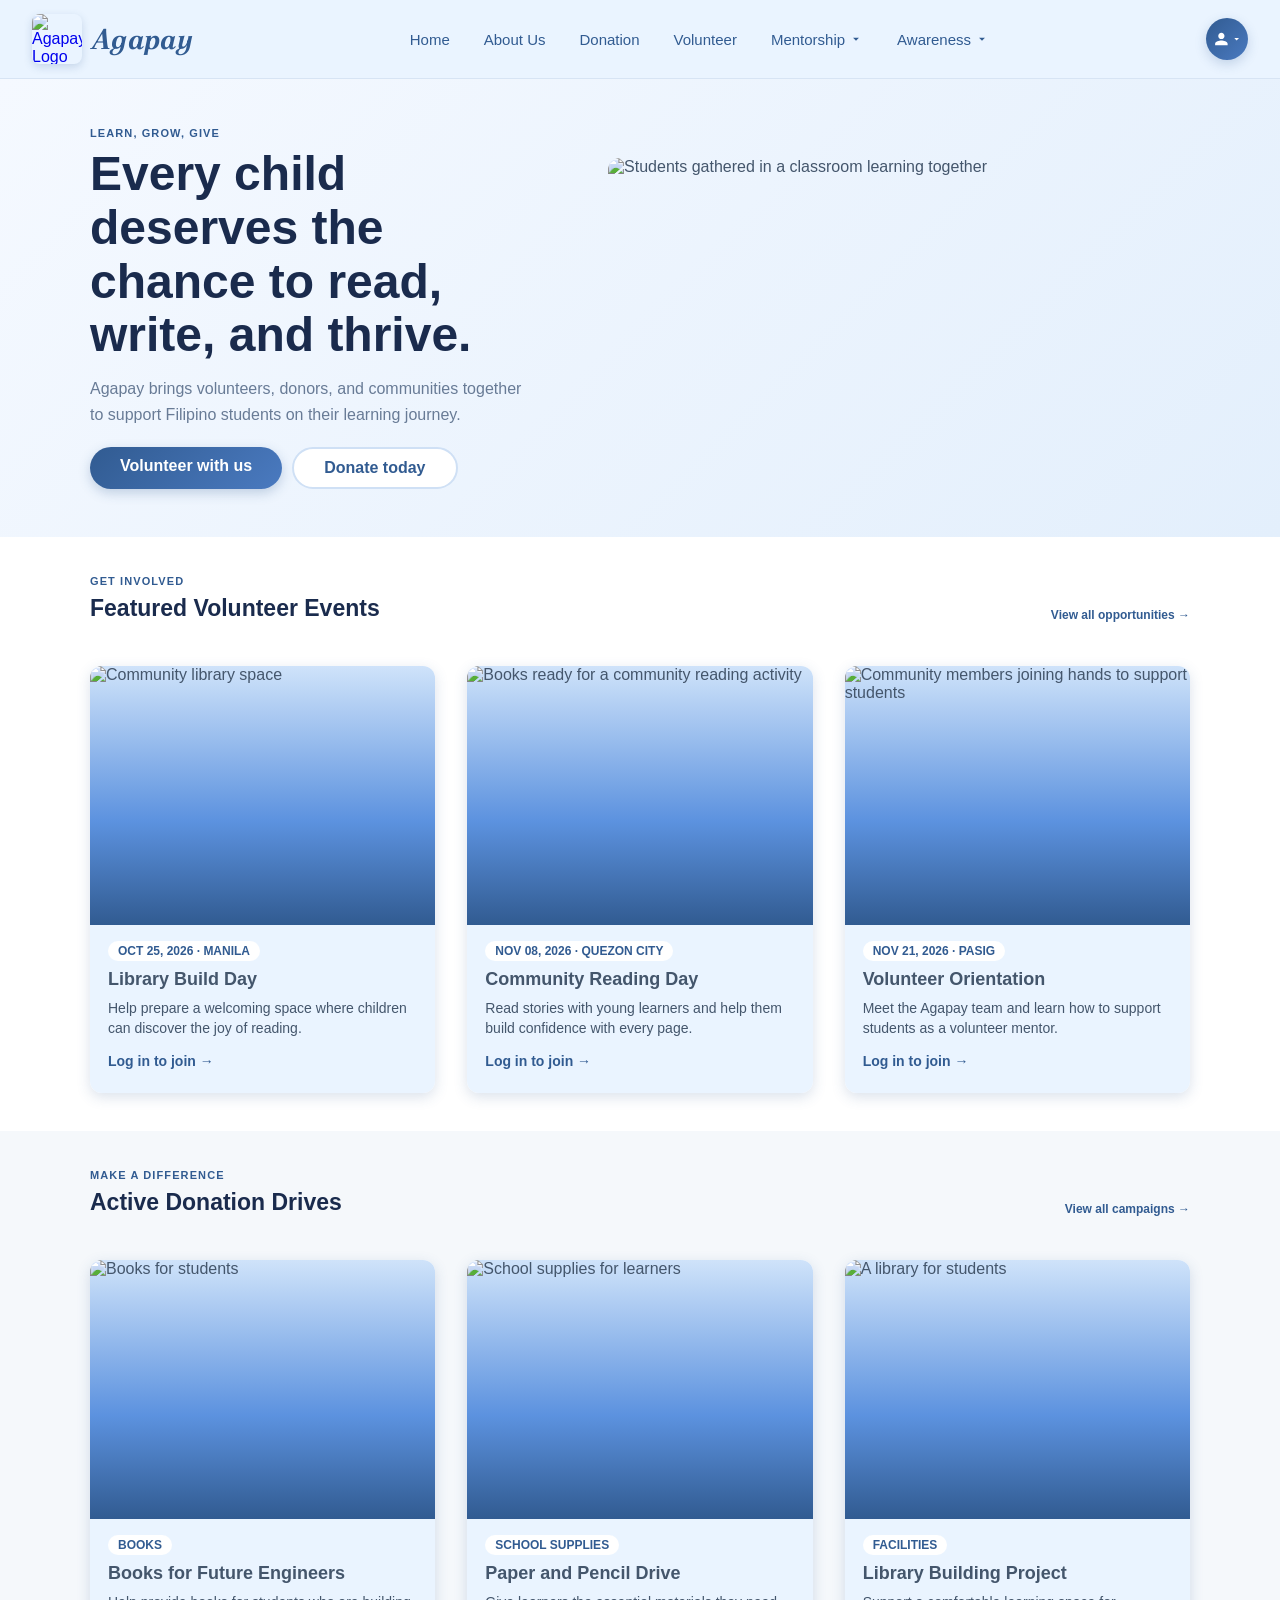
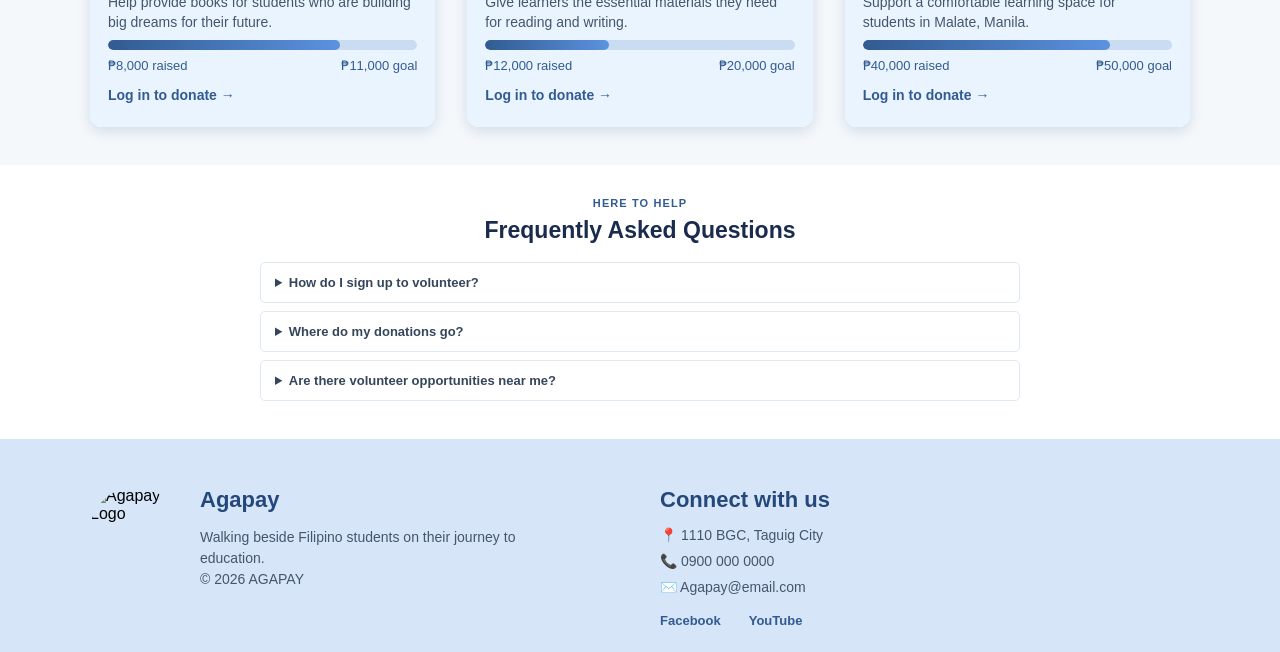
==== commit 35a9bb25: "Restore project state to c089038" ====
--- a/Agapay_Website/index.html
+++ b/Agapay_Website/index.html
@@ -96,51 +96,107 @@
             </div>
         </section>
 
-        <section class="home-section" id="home-events" aria-labelledby="home-events-title">
-            <div class="home-section-inner">
-                <div class="home-section-heading">
-                    <div><p class="home-eyebrow">GET INVOLVED</p><h2 id="home-events-title">Featured Volunteer Events</h2></div>
-                    <a href="#volunteer-opportunities">View all opportunities <span aria-hidden="true">&#8594;</span></a>
-                </div>
-                <div class="home-card-grid">
-                    <article class="home-card">
-                        <img src="assets/library.jpg" alt="Community library space">
-                        <div class="home-card-content"><p class="home-card-meta">OCT 25, 2026 · MANILA</p><h3>Library Build Day</h3><p>Help prepare a welcoming space where children can discover the joy of reading.</p><a href="#signup">Join this event <span aria-hidden="true">&#8594;</span></a></div>
-                    </article>
-                    <article class="home-card">
-                        <img src="assets/books.jpg" alt="Books ready for a community reading activity">
-                        <div class="home-card-content"><p class="home-card-meta">NOV 08, 2026 · QUEZON CITY</p><h3>Community Reading Day</h3><p>Read stories with young learners and help them build confidence with every page.</p><a href="#signup">Join this event <span aria-hidden="true">&#8594;</span></a></div>
-                    </article>
-                    <article class="home-card">
-                        <img src="assets/A3.jpg" alt="Community members joining hands to support students">
-                        <div class="home-card-content"><p class="home-card-meta">NOV 21, 2026 · PASIG</p><h3>Volunteer Orientation</h3><p>Meet the Agapay team and learn how to support students as a volunteer mentor.</p><a href="#signup">Join this event <span aria-hidden="true">&#8594;</span></a></div>
-                    </article>
-                </div>
-            </div>
-        </section>
-
-        <section class="home-section home-donations" aria-labelledby="home-donations-title">
-            <div class="home-section-inner">
-                <div class="home-section-heading">
-                    <div><p class="home-eyebrow">MAKE A DIFFERENCE</p><h2 id="home-donations-title">Active Donation Drives</h2></div>
-                    <a href="#donation">View all campaigns <span aria-hidden="true">&#8594;</span></a>
-                </div>
-                <div class="home-card-grid">
-                    <article class="home-card">
-                        <img src="assets/books.jpg" alt="Books for students">
-                        <div class="home-card-content"><p class="home-card-meta">BOOKS</p><h3>Books for Future Engineers</h3><p>Help provide books for students who are building big dreams for their future.</p><a href="#campaign-books">Donate to this drive <span aria-hidden="true">&#8594;</span></a></div>
-                    </article>
-                    <article class="home-card">
-                        <img src="assets/school-supplies.jpg" alt="School supplies for learners">
-                        <div class="home-card-content"><p class="home-card-meta">SCHOOL SUPPLIES</p><h3>Paper and Pencil Drive</h3><p>Give learners the essential materials they need for reading and writing.</p><a href="#campaign-supplies">Donate to this drive <span aria-hidden="true">&#8594;</span></a></div>
-                    </article>
-                    <article class="home-card">
-                        <img src="assets/library.jpg" alt="A library for students">
-                        <div class="home-card-content"><p class="home-card-meta">FACILITIES</p><h3>Library Building Project</h3><p>Support a comfortable learning space for students in Malate, Manila.</p><a href="#campaign-library">Donate to this drive <span aria-hidden="true">&#8594;</span></a></div>
-                    </article>
-                </div>
-            </div>
-        </section>
+                <section class="home-section" id="home-events" aria-labelledby="home-events-title">
+                    <div class="home-section-inner">
+                        <div class="home-section-heading">
+                            <div><p class="home-eyebrow">GET INVOLVED</p><h2 id="home-events-title">Featured Volunteer Events</h2></div>
+                            <a href="#volunteer-opportunities">View all opportunities <span aria-hidden="true">&#8594;</span></a>
+                        </div>
+                        <div class="campaign-grid">
+                            
+                            <article class="campaign-card">
+                                <img class="card-img" src="assets/library.jpg" alt="Community library space">
+                                <div class="card-body">
+                                    <span class="card-tag">OCT 25, 2026 · MANILA</span>
+                                    <h3 class="card-title">Library Build Day</h3>
+                                    <p class="card-desc">Help prepare a welcoming space where children can discover the joy of reading.</p>
+                                    <a href="#volunteer-library-build" class="awareness-link member-only">Join this event →</a>
+                                    <a href="#login" class="awareness-link guest-only">Log in to join →</a>
+                                </div>
+                            </article>
+
+                            <article class="campaign-card">
+                                <img class="card-img" src="assets/books.jpg" alt="Books ready for a community reading activity">
+                                <div class="card-body">
+                                    <span class="card-tag">NOV 08, 2026 · QUEZON CITY</span>
+                                    <h3 class="card-title">Community Reading Day</h3>
+                                    <p class="card-desc">Read stories with young learners and help them build confidence with every page.</p>
+                                    <a href="#volunteer-reading-buddy" class="awareness-link member-only">Join this event →</a>
+                                    <a href="#login" class="awareness-link guest-only">Log in to join →</a>
+                                </div>
+                            </article>
+
+                            <article class="campaign-card">
+                                <img class="card-img" src="assets/A3.jpg" alt="Community members joining hands to support students">
+                                <div class="card-body">
+                                    <span class="card-tag">NOV 21, 2026 · PASIG</span>
+                                    <h3 class="card-title">Volunteer Orientation</h3>
+                                    <p class="card-desc">Meet the Agapay team and learn how to support students as a volunteer mentor.</p>
+                                    <a href="#volunteer-orientation" class="awareness-link member-only">Join this event →</a>
+                                    <a href="#login" class="awareness-link guest-only">Log in to join →</a>
+                                </div>
+                            </article>
+
+                        </div>
+                    </div>
+                </section>
+
+                <section class="home-section home-donations" aria-labelledby="home-donations-title">
+                    <div class="home-section-inner">
+                        <div class="home-section-heading">
+                            <div><p class="home-eyebrow">MAKE A DIFFERENCE</p><h2 id="home-donations-title">Active Donation Drives</h2></div>
+                            <a href="#donation">View all campaigns <span aria-hidden="true">&#8594;</span></a>
+                        </div>
+                        <div class="campaign-grid">
+                            
+                            <article class="campaign-card">
+                                <img class="card-img" src="assets/books.jpg" alt="Books for students">
+                                <div class="card-body">
+                                    <span class="card-tag">BOOKS</span>
+                                    <h3 class="card-title">Books for Future Engineers</h3>
+                                    <p class="card-desc">Help provide books for students who are building big dreams for their future.</p>
+                                    <div class="progress" role="progressbar" aria-valuenow="75" aria-valuemin="0" aria-valuemax="100">
+                                        <div class="progress-fill" style="width: 75%;"></div>
+                                    </div>
+                                    <div class="card-meta"><span>₱8,000 raised</span><span>₱11,000 goal</span></div>
+                                    <a href="#campaign-books" class="awareness-link member-only">Donate to this drive →</a>
+                                    <a href="#login" class="awareness-link guest-only">Log in to donate →</a>
+                                </div>
+                            </article>
+
+                            <article class="campaign-card">
+                                <img class="card-img" src="assets/school-supplies.jpg" alt="School supplies for learners">
+                                <div class="card-body">
+                                    <span class="card-tag">SCHOOL SUPPLIES</span>
+                                    <h3 class="card-title">Paper and Pencil Drive</h3>
+                                    <p class="card-desc">Give learners the essential materials they need for reading and writing.</p>
+                                    <div class="progress" role="progressbar" aria-valuenow="40" aria-valuemin="0" aria-valuemax="100">
+                                        <div class="progress-fill" style="width: 40%;"></div>
+                                    </div>
+                                    <div class="card-meta"><span>₱12,000 raised</span><span>₱20,000 goal</span></div>
+                                    <a href="#campaign-supplies" class="awareness-link member-only">Donate to this drive →</a>
+                                    <a href="#login" class="awareness-link guest-only">Log in to donate →</a>
+                                </div>
+                            </article>
+
+                            <article class="campaign-card">
+                                <img class="card-img" src="assets/library.jpg" alt="A library for students">
+                                <div class="card-body">
+                                    <span class="card-tag">FACILITIES</span>
+                                    <h3 class="card-title">Library Building Project</h3>
+                                    <p class="card-desc">Support a comfortable learning space for students in Malate, Manila.</p>
+                                    <div class="progress" role="progressbar" aria-valuenow="80" aria-valuemin="0" aria-valuemax="100">
+                                        <div class="progress-fill" style="width: 80%;"></div>
+                                    </div>
+                                    <div class="card-meta"><span>₱40,000 raised</span><span>₱50,000 goal</span></div>
+                                    <a href="#campaign-library" class="awareness-link member-only">Donate to this drive →</a>
+                                    <a href="#login" class="awareness-link guest-only">Log in to donate →</a>
+                                </div>
+                            </article>
+
+                        </div>
+                    </div>
+                </section>
 
         <section class="home-section home-faq" aria-labelledby="home-faq-title">
             <div class="home-section-inner home-faq-inner">
@@ -153,14 +209,14 @@
         </section>
     </main>
 
-    <main id="volunteer-opportunities" class="page volunteer-page">
+        <main id="volunteer-opportunities" class="page volunteer-page">
         <section class="volunteer-content" aria-label="Volunteer opportunities">
             <div class="section-head volunteer-section-head">
                 <h1>Discover Volunteer Opportunities</h1>
                 <p>Make a difference: Empower Every Filipino Child Through Literacy</p>
             </div>
 
-            <div class="volunteer-grid">
+            <div class="volunteer-grid" id="volunteer-grid">
                 <article class="opportunity-card">
                     <a href="#volunteer-reading-buddy" aria-label="Reading Buddy">
                         <img src="assets/books.jpg" alt="Books for a reading session">
@@ -200,7 +256,7 @@
                     </div>
                 </article>
 
-                <article class="opportunity-card">
+                <article class="opportunity-card hidden-opportunity-card">
                     <a href="#volunteer-library-build" aria-label="Library Build Day">
                         <img src="assets/library.jpg" alt="Community library space">
                     </a>
@@ -213,7 +269,7 @@
                     </div>
                 </article>
 
-                <article class="opportunity-card">
+                <article class="opportunity-card hidden-opportunity-card">
                     <a href="#volunteer-orientation" aria-label="Volunteer Orientation">
                         <img src="assets/A3.jpg" alt="Community members joining hands during volunteer orientation">
                     </a>
@@ -226,7 +282,7 @@
                     </div>
                 </article>
 
-                <article class="opportunity-card">
+                <article class="opportunity-card hidden-opportunity-card">
                     <a href="#volunteer-storytelling" aria-label="Storytelling Volunteer">
                         <img src="assets/A1.jpg" alt="Illustrated storybooks for a storytelling session">
                     </a>
@@ -240,7 +296,7 @@
                 </article>
             </div>
             <div class="show-more-wrap">
-                <button class="show-more">Show more</button>
+                <button class="show-more" id="volunteer-btn">Show more</button>
             </div>
             <div class="volunteer-bottom-grid">
                 <section><h2>Who Can Volunteer?</h2><p>Anyone passionate about education can join—students, professionals, and community members. Whether you can teach, mentor, or organize, there is a place for you at Agapay. No prior experience is required, just a willingness to help.</p></section>
@@ -308,7 +364,7 @@
         </div>
         <div class="donate-modal">
             <label for="register-reading-buddy" class="modal-backdrop"></label>
-            <<form class="modal-box" action="#volunteer-opportunities">
+            <form class="modal-box" action="#volunteer-opportunities">
                 <label for="register-reading-buddy" class="modal-close">&times;</label>
                 <div class="form-body">
                     <h2>Register for Reading Buddy</h2>
@@ -712,7 +768,7 @@
         </div>
     </main>
 
-    <!-- ========== News & Updates ========== -->
+        <!-- ========== News & Updates ========== -->
     <main id="news" class="page awareness-page-inline">
             <nav class="mobile-subnav" aria-label="Awareness sections">
                 <a href="#news">News &amp; Updates</a>
@@ -727,8 +783,9 @@
                 <p class="awareness-subtitle">The latest stories, milestones, and happenings from the Agapay community — as we bring reading and writing closer to every Filipino child in Metro Manila.</p>
             </div>
 
-            <div class="awareness-grid">
-                <article class="awareness-card" data-content-key="reading-drive">
+            <div class="awareness-grid" id="news-grid">
+                <!-- Card 1 -->
+                <article class="awareness-card">
                     <div class="awareness-img-wrap">
                         <img src="assets/A1.jpg" alt="News image" class="awareness-img">
                         <span class="awareness-badge">Announcement</span>
@@ -737,11 +794,12 @@
                         <p class="awareness-date">March 12, 2026</p>
                         <h3 class="awareness-card-title">Agapay Launches "Bawat Bata, Bawat Kwento" Reading Drive</h3>
                         <p class="awareness-excerpt">A Metro Manila initiative bringing 10,000 storybooks to children in public schools across Quezon City, Manila, Caloocan, and Pasay.</p>
-                        <a href="#" class="awareness-link">Read more →</a>
-                    </div>
-                </article>
-
-                <article class="awareness-card" data-content-key="150k-children">
+                        <a href="javascript:void(0);" onclick="document.getElementById('news-article-1').classList.add('active');" class="awareness-link">Read more →</a>
+                    </div>
+                </article>
+
+                <!-- Card 2 -->
+                <article class="awareness-card">
                     <div class="awareness-img-wrap">
                         <img src="assets/A2.jpg" alt="News image" class="awareness-img">
                         <span class="awareness-badge">Milestone</span>
@@ -750,10 +808,11 @@
                         <p class="awareness-date">February 28, 2026</p>
                         <h3 class="awareness-card-title">150,000 Children Reached Nationwide</h3>
                         <p class="awareness-excerpt">Thanks to our volunteers and partners, Agapay has now touched the lives of over 150,000 children across Metro Manila through free reading and writing programs.</p>
-                        <a href="#" class="awareness-link">Read more →</a>
-                    </div>
-                </article>
-
+                        <a href="javascript:void(0);" onclick="document.getElementById('news-article-2').classList.add('active');" class="awareness-link">Read more →</a>
+                    </div>
+                </article>
+
+                <!-- Card 3 -->
                 <article class="awareness-card">
                     <div class="awareness-img-wrap">
                         <img src="assets/A3.jpg" alt="News image" class="awareness-img">
@@ -763,10 +822,11 @@
                         <p class="awareness-date">February 10, 2026</p>
                         <h3 class="awareness-card-title">New Partnership with Local Barangay Councils</h3>
                         <p class="awareness-excerpt">Agapay formalizes partnerships with 40 barangays across Metro Manila to establish weekly reading corners for out-of-school youth.</p>
-                        <a href="#" class="awareness-link">Read more →</a>
-                    </div>
-                </article>
-
+                        <a href="javascript:void(0);" onclick="document.getElementById('news-article-3').classList.add('active');" class="awareness-link">Read more →</a>
+                    </div>
+                </article>
+
+                <!-- Card 4 -->
                 <article class="awareness-card">
                     <div class="awareness-img-wrap">
                         <img src="assets/A4.jpg" alt="News image" class="awareness-img">
@@ -776,10 +836,11 @@
                         <p class="awareness-date">January 22, 2026</p>
                         <h3 class="awareness-card-title">Volunteer Orientation Kicks Off in Quezon City</h3>
                         <p class="awareness-excerpt">Over 300 new volunteers joined our Quezon City chapter to be trained as reading mentors for children ages 5–12.</p>
-                        <a href="#" class="awareness-link">Read more →</a>
-                    </div>
-                </article>
-
+                        <a href="javascript:void(0);" onclick="document.getElementById('news-article-4').classList.add('active');" class="awareness-link">Read more →</a>
+                    </div>
+                </article>
+
+                <!-- Card 5 -->
                 <article class="awareness-card">
                     <div class="awareness-img-wrap">
                         <img src="assets/A5.jpg" alt="News image" class="awareness-img">
@@ -789,10 +850,11 @@
                         <p class="awareness-date">January 8, 2026</p>
                         <h3 class="awareness-card-title">Summer Reading Camp 2026 Registration Now Open</h3>
                         <p class="awareness-excerpt">A 6-week reading and writing camp for children ages 6–12 — free of charge, in partnership with public schools across Metro Manila.</p>
-                        <a href="#" class="awareness-link">Read more →</a>
-                    </div>
-                </article>
-
+                        <a href="javascript:void(0);" onclick="document.getElementById('news-article-5').classList.add('active');" class="awareness-link">Read more →</a>
+                    </div>
+                </article>
+
+                <!-- Card 6 -->
                 <article class="awareness-card">
                     <div class="awareness-img-wrap">
                         <img src="assets/A6.jpg" alt="News image" class="awareness-img">
@@ -802,18 +864,58 @@
                         <p class="awareness-date">December 15, 2025</p>
                         <h3 class="awareness-card-title">42,000 Books Donated This Year</h3>
                         <p class="awareness-excerpt">Our book donation drive wraps up with a record-breaking 42,000 books distributed to children across Metro Manila.</p>
-                        <a href="#" class="awareness-link">Read more →</a>
+                        <a href="javascript:void(0);" onclick="document.getElementById('news-article-6').classList.add('active');" class="awareness-link">Read more →</a>
+                    </div>
+                </article>
+
+                <!-- 3 NEW HIDDEN CARDS -->
+                <article class="awareness-card hidden-awareness-card">
+                    <div class="awareness-img-wrap">
+                        <img src="assets/tondolib.jpg" alt="News image" class="awareness-img">
+                        <span class="awareness-badge">Update</span>
+                    </div>
+                    <div class="awareness-body-content">
+                        <p class="awareness-date">April 2, 2026</p>
+                        <h3 class="awareness-card-title">New Books Arrive in Tondo</h3>
+                        <p class="awareness-excerpt">Over 500 new books have arrived at our Tondo reading center, ready for the weekend reading program.</p>
+                        <a href="javascript:void(0);" onclick="document.getElementById('news-article-7').classList.add('active');" class="awareness-link">Read more →</a>
+                    </div>
+                </article>
+
+                <article class="awareness-card hidden-awareness-card">
+                    <div class="awareness-img-wrap">
+                        <img src="assets/appreciation.jpg" alt="News image" class="awareness-img">
+                        <span class="awareness-badge">Event</span>
+                    </div>
+                    <div class="awareness-body-content">
+                        <p class="awareness-date">March 28, 2026</p>
+                        <h3 class="awareness-card-title">Volunteer Appreciation Day</h3>
+                        <p class="awareness-excerpt">We celebrated our amazing volunteers with a small gathering and awards ceremony last weekend.</p>
+                        <a href="javascript:void(0);" onclick="document.getElementById('news-article-8').classList.add('active');" class="awareness-link">Read more →</a>
+                    </div>
+                </article>
+
+                <article class="awareness-card hidden-awareness-card">
+                    <div class="awareness-img-wrap">
+                        <img src="assets/readingsesh.jpg" alt="News image" class="awareness-img">
+                        <span class="awareness-badge">Milestone</span>
+                    </div>
+                    <div class="awareness-body-content">
+                        <p class="awareness-date">March 15, 2026</p>
+                        <h3 class="awareness-card-title">1,000 Reading Sessions Completed</h3>
+                        <p class="awareness-excerpt">Our volunteers have officially completed 1,000 reading sessions since the start of the year.</p>
+                        <a href="javascript:void(0);" onclick="document.getElementById('news-article-9').classList.add('active');" class="awareness-link">Read more →</a>
                     </div>
                 </article>
             </div>
 
             <div class="show-more-wrap">
-                <button class="show-more">Show more</button>
+                <button class="show-more" id="news-btn">Show more</button>
             </div>
         </section>
     </main>
 
-    <!-- ========== Blog / Articles ========== -->
+        <!-- ========== Blog / Articles ========== -->
     <main id="blog" class="page awareness-page-inline">
             <nav class="mobile-subnav" aria-label="Awareness sections">
                 <a href="#news">News &amp; Updates</a>
@@ -828,7 +930,8 @@
                 <p class="awareness-subtitle">Essays, reflections, and practical guides from our volunteers, educators, and partners on literacy and learning.</p>
             </div>
 
-            <div class="awareness-grid">
+            <div class="awareness-grid" id="blog-grid">
+                <!-- Card 1 -->
                 <article class="awareness-card">
                     <div class="awareness-img-wrap">
                         <img src="assets/A7.jpg" alt="Article cover" class="awareness-img">
@@ -838,10 +941,11 @@
                         <p class="awareness-date">By Maria Santos · March 5, 2026</p>
                         <h3 class="awareness-card-title">Why Reading Aloud Matters More Than Ever</h3>
                         <p class="awareness-excerpt">Reading aloud to a child does more than teach words — it builds trust, imagination, and a lifelong love of stories.</p>
-                        <a href="#" class="awareness-link">Read article →</a>
-                    </div>
-                </article>
-
+                        <a href="javascript:void(0);" onclick="document.getElementById('blog-article-1').classList.add('active');" class="awareness-link">Read article →</a>
+                    </div>
+                </article>
+
+                <!-- Card 2 -->
                 <article class="awareness-card">
                     <div class="awareness-img-wrap">
                         <img src="assets/A8.jpg" alt="Article cover" class="awareness-img">
@@ -851,10 +955,11 @@
                         <p class="awareness-date">By Juan Dela Cruz · February 20, 2026</p>
                         <h3 class="awareness-card-title">5 Simple Ways to Encourage Writing at Home</h3>
                         <p class="awareness-excerpt">You don't need a classroom to nurture a young writer. Here are five everyday habits that make a difference.</p>
-                        <a href="#" class="awareness-link">Read article →</a>
-                    </div>
-                </article>
-
+                        <a href="javascript:void(0);" onclick="document.getElementById('blog-article-2').classList.add('active');" class="awareness-link">Read article →</a>
+                    </div>
+                </article>
+
+                <!-- Card 3 -->
                 <article class="awareness-card">
                     <div class="awareness-img-wrap">
                         <img src="assets/A9.jpg" alt="Article cover" class="awareness-img">
@@ -864,10 +969,11 @@
                         <p class="awareness-date">By Ate Liza · February 4, 2026</p>
                         <h3 class="awareness-card-title">What I Learned from Teaching in Tondo, Manila</h3>
                         <p class="awareness-excerpt">A volunteer mentor shares three months of lessons — not just for her students, but for herself.</p>
-                        <a href="#" class="awareness-link">Read article →</a>
-                    </div>
-                </article>
-
+                        <a href="javascript:void(0);" onclick="document.getElementById('blog-article-3').classList.add('active');" class="awareness-link">Read article →</a>
+                    </div>
+                </article>
+
+                <!-- Card 4 -->
                 <article class="awareness-card">
                     <div class="awareness-img-wrap">
                         <img src="assets/A10.jpg" alt="Article cover" class="awareness-img">
@@ -877,10 +983,11 @@
                         <p class="awareness-date">By Agapay Team · January 18, 2026</p>
                         <h3 class="awareness-card-title">The State of Child Literacy in Metro Manila</h3>
                         <p class="awareness-excerpt">A look at the current literacy landscape across NCR and where community-led interventions make the biggest impact.</p>
-                        <a href="#" class="awareness-link">Read article →</a>
-                    </div>
-                </article>
-
+                        <a href="javascript:void(0);" onclick="document.getElementById('blog-article-4').classList.add('active');" class="awareness-link">Read article →</a>
+                    </div>
+                </article>
+
+                <!-- Card 5 -->
                 <article class="awareness-card">
                     <div class="awareness-img-wrap">
                         <img src="assets/A11.jpg" alt="Article cover" class="awareness-img">
@@ -890,10 +997,11 @@
                         <p class="awareness-date">By Teacher Ana · January 3, 2026</p>
                         <h3 class="awareness-card-title">Building a Reading Corner on a Small Budget</h3>
                         <p class="awareness-excerpt">A step-by-step guide for parents and teachers who want to create a cozy reading space with limited resources.</p>
-                        <a href="#" class="awareness-link">Read article →</a>
-                    </div>
-                </article>
-
+                        <a href="javascript:void(0);" onclick="document.getElementById('blog-article-5').classList.add('active');" class="awareness-link">Read article →</a>
+                    </div>
+                </article>
+
+                <!-- Card 6 -->
                 <article class="awareness-card">
                     <div class="awareness-img-wrap">
                         <img src="assets/A12.jpg" alt="Article cover" class="awareness-img">
@@ -903,18 +1011,58 @@
                         <p class="awareness-date">By Kuya Ben · December 12, 2025</p>
                         <h3 class="awareness-card-title">The Quiet Power of a Library Card</h3>
                         <p class="awareness-excerpt">How a small piece of plastic can open a whole world for a child who has never owned a book.</p>
-                        <a href="#" class="awareness-link">Read article →</a>
+                        <a href="javascript:void(0);" onclick="document.getElementById('blog-article-6').classList.add('active');" class="awareness-link">Read article →</a>
+                    </div>
+                </article>
+
+                <!-- 3 NEW HIDDEN CARDS -->
+                <article class="awareness-card hidden-awareness-card">
+                    <div class="awareness-img-wrap">
+                        <img src="assets/storytelling.jpg" alt="Article cover" class="awareness-img">
+                        <span class="awareness-badge">Essay</span>
+                    </div>
+                    <div class="awareness-body-content">
+                        <p class="awareness-date">By Teacher Mark · March 22, 2026</p>
+                        <h3 class="awareness-card-title">The Power of Storytelling in the Classroom</h3>
+                        <p class="awareness-excerpt">How oral storytelling can bridge the gap for children who struggle with traditional reading methods.</p>
+                        <a href="javascript:void(0);" onclick="document.getElementById('blog-article-7').classList.add('active');" class="awareness-link">Read article →</a>
+                    </div>
+                </article>
+
+                <article class="awareness-card hidden-awareness-card">
+                    <div class="awareness-img-wrap">
+                        <img src="assets/homelibrary.jpg" alt="Article cover" class="awareness-img">
+                        <span class="awareness-badge">Guide</span>
+                    </div>
+                    <div class="awareness-body-content">
+                        <p class="awareness-date">By Ate Joy · March 10, 2026</p>
+                        <h3 class="awareness-card-title">How to Build a Home Library for Under ₱500</h3>
+                        <p class="awareness-excerpt">You don't need a big budget to start a reading habit at home. Here are practical tips and tricks.</p>
+                        <a href="javascript:void(0);" onclick="document.getElementById('blog-article-8').classList.add('active');" class="awareness-link">Read article →</a>
+                    </div>
+                </article>
+
+                <article class="awareness-card hidden-awareness-card">
+                    <div class="awareness-img-wrap">
+                        <img src="assets/volunteer.jpg" alt="Article cover" class="awareness-img">
+                        <span class="awareness-badge">Reflection</span>
+                    </div>
+                    <div class="awareness-body-content">
+                        <p class="awareness-date">By Kuya Ben · February 25, 2026</p>
+                        <h3 class="awareness-card-title">Why I Volunteer Every Saturday</h3>
+                        <p class="awareness-excerpt">A personal reflection on the joys, challenges, and surprising lessons of teaching kids to read.</p>
+                        <a href="javascript:void(0);" onclick="document.getElementById('blog-article-9').classList.add('active');" class="awareness-link">Read article →</a>
                     </div>
                 </article>
             </div>
 
             <div class="show-more-wrap">
-                <button class="show-more">Show more</button>
+                <button class="show-more" id="blog-btn">Show more</button>
             </div>
         </section>
     </main>
 
-    <!-- ========== Success Stories ========== -->
+        <!-- ========== Success Stories ========== -->
     <main id="success-stories" class="page awareness-page-inline">
             <nav class="mobile-subnav" aria-label="Awareness sections">
                 <a href="#news">News &amp; Updates</a>
@@ -929,7 +1077,7 @@
                 <p class="awareness-subtitle">Real journeys of children, mentors, and communities whose lives were changed by the simple act of learning to read and write.</p>
             </div>
 
-            <div class="awareness-grid">
+            <div class="awareness-grid" id="stories-grid">
                 <article class="awareness-card">
                     <div class="awareness-img-wrap">
                         <img src="assets/A13.jpg" alt="Success story" class="awareness-img">
@@ -939,7 +1087,7 @@
                         <p class="awareness-date">Quezon City · 2025</p>
                         <h3 class="awareness-card-title">From Non-Reader to Class Valedictorian</h3>
                         <p class="awareness-excerpt">At 9, Ana could not read a single sentence. Today, she leads her class and dreams of becoming a teacher.</p>
-                        <a href="#" class="awareness-link">Read her story →</a>
+                        <a href="javascript:void(0);" onclick="document.getElementById('story-article-1').classList.add('active');" class="awareness-link">Read their story →</a>
                     </div>
                 </article>
 
@@ -952,7 +1100,7 @@
                         <p class="awareness-date">Manila · 2025</p>
                         <h3 class="awareness-card-title">The Boy Who Read His First Storybook</h3>
                         <p class="awareness-excerpt">At seven, Ben had never owned a book. Six months into Agapay's reading program, he finished his first full storybook — and asked for another.</p>
-                        <a href="#" class="awareness-link">Read his story →</a>
+                        <a href="javascript:void(0);" onclick="document.getElementById('story-article-2').classList.add('active');" class="awareness-link">Read their story →</a>
                     </div>
                 </article>
 
@@ -965,7 +1113,7 @@
                         <p class="awareness-date">Pasig · 2024</p>
                         <h3 class="awareness-card-title">A Barangay That Built Its Own Library</h3>
                         <p class="awareness-excerpt">With Agapay's help, residents of Barangay Malinao transformed an old shed into a thriving community library.</p>
-                        <a href="#" class="awareness-link">Read their story →</a>
+                        <a href="javascript:void(0);" onclick="document.getElementById('story-article-3').classList.add('active');" class="awareness-link">Read their story →</a>
                     </div>
                 </article>
 
@@ -978,7 +1126,7 @@
                         <p class="awareness-date">Caloocan · 2024</p>
                         <h3 class="awareness-card-title">The Boy Who Wrote His First Poem</h3>
                         <p class="awareness-excerpt">Marco struggled with words for years. A patient mentor helped him write — and publish — his first poem.</p>
-                        <a href="#" class="awareness-link">Read his story →</a>
+                        <a href="javascript:void(0);" onclick="document.getElementById('story-article-4').classList.add('active');" class="awareness-link">Read their story →</a>
                     </div>
                 </article>
 
@@ -991,7 +1139,7 @@
                         <p class="awareness-date">Makati · 2024</p>
                         <h3 class="awareness-card-title">A College Student Who Volunteers Every Saturday</h3>
                         <p class="awareness-excerpt">Miguel spends his weekends teaching reading. He says it's the best part of his week — every single week.</p>
-                        <a href="#" class="awareness-link">Read his story →</a>
+                        <a href="javascript:void(0);" onclick="document.getElementById('story-article-5').classList.add('active');" class="awareness-link">Read their story →</a>
                     </div>
                 </article>
 
@@ -1004,13 +1152,52 @@
                         <p class="awareness-date">Navotas · 2023</p>
                         <h3 class="awareness-card-title">Coastal Families Turn to Storybooks</h3>
                         <p class="awareness-excerpt">In a coastal community in Navotas, reading nights have become a weekly tradition — bringing families closer together.</p>
-                        <a href="#" class="awareness-link">Read their story →</a>
+                        <a href="javascript:void(0);" onclick="document.getElementById('story-article-6').classList.add('active');" class="awareness-link">Read their story →</a>
+                    </div>
+                </article>
+
+                <article class="awareness-card hidden-awareness-card">
+                    <div class="awareness-img-wrap">
+                        <img src="assets/readingsesh.jpg" alt="Success story" class="awareness-img">
+                        <span class="awareness-badge">Student</span>
+                    </div>
+                    <div class="awareness-body-content">
+                        <p class="awareness-date">Tondo · 2023</p>
+                        <h3 class="awareness-card-title">A Shy Girl Who Found Her Voice</h3>
+                        <p class="awareness-excerpt">Lia barely spoke in class. After joining a weekend read-aloud circle, she volunteered to read in front of the whole school.</p>
+                        <a href="javascript:void(0);" onclick="document.getElementById('story-article-7').classList.add('active');" class="awareness-link">Read their story →</a>
+                    </div>
+                </article>
+
+                <article class="awareness-card hidden-awareness-card">
+                    <div class="awareness-img-wrap">
+                        <img src="assets/volunteer.jpg" alt="Success story" class="awareness-img">
+                        <span class="awareness-badge">Mentor</span>
+                    </div>
+                    <div class="awareness-body-content">
+                        <p class="awareness-date">Mandaluyong · 2023</p>
+                        <h3 class="awareness-card-title">A Retired Teacher Returns to the Classroom</h3>
+                        <p class="awareness-excerpt">After 35 years in public school, Lola Remedios came back as a volunteer — and now mentors a dozen young readers.</p>
+                        <a href="javascript:void(0);" onclick="document.getElementById('story-article-8').classList.add('active');" class="awareness-link">Read their story →</a>
+                    </div>
+                </article>
+
+                <article class="awareness-card hidden-awareness-card">
+                    <div class="awareness-img-wrap">
+                        <img src="assets/homelibrary.jpg" alt="Success story" class="awareness-img">
+                        <span class="awareness-badge">Parent</span>
+                    </div>
+                    <div class="awareness-body-content">
+                        <p class="awareness-date">Taguig · 2023</p>
+                        <h3 class="awareness-card-title">A Mother Learns to Read Beside Her Daughter</h3>
+                        <p class="awareness-excerpt">Nena never finished grade school. Sitting in on her daughter's sessions, she learned to read too.</p>
+                        <a href="javascript:void(0);" onclick="document.getElementById('story-article-9').classList.add('active');" class="awareness-link">Read their story →</a>
                     </div>
                 </article>
             </div>
 
             <div class="show-more-wrap">
-                <button class="show-more">Show more</button>
+                <button class="show-more" id="stories-btn">Show more</button>
             </div>
         </section>
     </main>
@@ -1290,12 +1477,57 @@
                             <div class="card-meta"><span>₱40,000 raised</span><span>₱50,000 goal</span></div>
                         </div>
                     </article>
+
+                    <article class="campaign-card hidden-card" data-category="Books">
+                        <a href="#campaign-storybooks" aria-label="Community Storybooks">
+                            <img class="card-img" src="assets/communitystorybooks.jpg" alt="Community Storybooks">
+                        </a>
+                        <div class="card-body">
+                            <span class="card-tag">Books</span>
+                            <h3 class="card-title"><a href="#campaign-storybooks">Community Storybooks</a></h3>
+                            <p class="card-desc">Provide illustrated storybooks to children in remote communities.</p>
+                            <div class="progress" role="progressbar" aria-valuenow="30" aria-valuemin="0" aria-valuemax="100">
+                                <div class="progress-fill" style="width: 30%;"></div>
+                            </div>
+                            <div class="card-meta"><span>₱3,000 raised</span><span>₱10,000 goal</span></div>
+                        </div>
+                    </article>
+
+                    <article class="campaign-card hidden-card" data-category="School Supplies">
+                       <a href="#campaign-backpack" aria-label="Backpack Drive 2026">
+                            <img class="card-img" src="assets/backpack.jpg" alt="Backpack Drive 2026">
+                        </a>
+                        <div class="card-body">
+                            <span class="card-tag">School Supplies</span>
+                            <h3 class="card-title"><a href="#campaign-backpack">Backpack Drive 2026</a></h3>
+                            <p class="card-desc">Help equip 500 students with brand new backpacks and supplies.</p>
+                            <div class="progress" role="progressbar" aria-valuenow="50" aria-valuemin="0" aria-valuemax="100">
+                                <div class="progress-fill" style="width: 50%;"></div>
+                            </div>
+                            <div class="card-meta"><span>₱15,000 raised</span><span>₱30,000 goal</span></div>
+                        </div>
+                    </article>
+
+                    <article class="campaign-card hidden-card" data-category="Facilities">
+                       <a href="#campaign-computer" aria-label="Computer Lab Renovation">
+                            <img class="card-img" src="assets/comlab.jpg" alt="Computer Lab Renovation">
+                        </a>
+                        <div class="card-body">
+                            <span class="card-tag">Facilities</span>
+                            <h3 class="card-title"><a href="#campaign-computer">Computer Lab Renovation</a></h3>
+                            <p class="card-desc">Upgrade the computer lab to help students learn digital literacy.</p>
+                            <div class="progress" role="progressbar" aria-valuenow="20" aria-valuemin="0" aria-valuemax="100">
+                                <div class="progress-fill" style="width: 20%;"></div>
+                            </div>
+                            <div class="card-meta"><span>₱5,000 raised</span><span>₱25,000 goal</span></div>
+                        </div>
+                    </article>
                 </div>
             </div>
         </main>
 
         <div class="show-more-wrap">
-            <button class="show-more">Show more</button>
+            <button class="show-more" id="toggle-campaigns">Show more</button>
         </div>
 
     </div>
@@ -1379,7 +1611,7 @@
         <div class="donate-modal">
             <label for="donate-books" class="modal-backdrop"></label>
 
-            <form class="modal-box donate-form" action="#donation-thanks">
+            <form class="modal-box donate-form" onsubmit="event.preventDefault(); this.closest('.donate-modal').style.display='none'; setTimeout(function() { alert('Thank you for your donation! Your confirmation has been received.'); }, 350); this.reset();">
                 <label for="donate-books" class="modal-close">&times;</label>
 
                 <div class="form-body">
@@ -1505,7 +1737,7 @@
         <div class="donate-modal">
             <label for="donate-supplies" class="modal-backdrop"></label>
 
-            <form class="modal-box donate-form" action="#donation-thanks">
+           <form class="modal-box donate-form" onsubmit="event.preventDefault(); this.closest('.donate-modal').style.display='none'; setTimeout(function() { alert('Thank you for your donation! Your confirmation has been received.'); }, 350); this.reset();">
                 <label for="donate-supplies" class="modal-close">&times;</label>
 
                 <div class="form-body">
@@ -1636,7 +1868,7 @@
         <div class="donate-modal">
             <label for="donate-library" class="modal-backdrop"></label>
 
-            <form class="modal-box donate-form" action="#donation-thanks">
+           <form class="modal-box donate-form" onsubmit="event.preventDefault(); this.closest('.donate-modal').style.display='none'; setTimeout(function() { alert('Thank you for your donation! Your confirmation has been received.'); }, 350); this.reset();">
                 <label for="donate-library" class="modal-close">&times;</label>
 
                 <div class="form-body">
@@ -1889,6 +2121,285 @@
         </div>
     </main>
 
+    <main id="campaign-storybooks" class="page">
+        <input type="checkbox" id="donate-storybooks" class="donate-toggle" hidden>
+        <div class="wrap">
+            <h1 class="detail-title">Community Storybooks</h1>
+            <div class="detail-meta"><span>👤 Agapay Foundation</span><span>📍 Metro Manila</span><span>🏷️ Books</span></div>
+            <div class="detail-layout">
+                <section class="detail-main">
+                    <div class="detail-tabs">
+                        <label class="tab-btn"><input type="radio" name="ct-storybooks" class="ct-story" checked>Story</label>
+                        <label class="tab-btn"><input type="radio" name="ct-storybooks" class="ct-update">Update</label>
+                        <label class="tab-btn"><input type="radio" name="ct-storybooks" class="ct-donors">Donors</label>
+                    </div>
+                    <div class="tab-panel p-story">
+                        <img class="story-img" src="assets/communitystorybooks.jpg" alt="">
+                        <div class="story-text">
+                            <p>Provide illustrated storybooks to children in remote communities.</p>
+                        </div>
+                        <div class="organizer-card">
+                            <img class="avatar lg" src="assets/communitystorybooks.jpg" alt="Agapay logo">
+                            <div><strong>Agapay Foundation</strong><span>Campaign organizer</span></div>
+                        </div>
+                    </div>
+                    <div class="tab-panel p-update">
+                        <ul class="timeline">
+                            <li class="timeline-item"><div class="timeline-date">Oct 10, 2026</div>
+                                <div class="timeline-body"><h3>Campaign Launched</h3><p>We just launched the Community Storybooks drive!</p></div></li>
+                        </ul>
+                    </div>
+                    <div class="tab-panel p-donors">
+                        <ul class="donor-list">
+                            <li class="donor-card"><div class="avatar"></div>
+                                <div class="donor-info"><strong>Anonymous</strong><span>5 days ago</span></div>
+                                <div class="donor-amount"><span>Donated:</span><strong>₱3,000</strong></div></li>
+                        </ul>
+                    </div>
+                </section>
+                <aside class="donate-card">
+                    <div class="raised-row">
+                        <div class="donut" style="--pct: 30;"><span>30%</span></div>
+                        <div><h2>₱3,000</h2><p>raised of ₱10,000 needed</p></div>
+                    </div>
+                    <label for="donate-storybooks" class="btn-pill btn-primary">Donate Now</label>
+                    <input type="button" value="Share" class="btn-pill btn-secondary">
+                </aside>
+            </div>
+        </div>
+        
+        <div class="donate-modal">
+            <label for="donate-storybooks" class="modal-backdrop"></label>
+           <form class="modal-box donate-form" onsubmit="event.preventDefault(); this.closest('.donate-modal').style.display='none'; setTimeout(function() { alert('Thank you for your donation! Your confirmation has been received.'); }, 350); this.reset();">
+                <label for="donate-storybooks" class="modal-close">&times;</label>
+                <div class="form-body">
+                    <h2>Make a Donation</h2>
+                    <p class="modal-sub">Send your donation first, then confirm it below.</p>
+                    <p class="modal-label">1. Which app did you use?</p>
+                    <div class="pill-options">
+                        <label><input type="radio" name="method" value="GCash" class="m-gcash" checked><span>GCash</span></label>
+                        <label><input type="radio" name="method" value="Maya" class="m-maya"><span>Maya</span></label>
+                        <label><input type="radio" name="method" value="Bank Transfer" class="m-bank"><span>Bank</span></label>
+                        <label><input type="radio" name="method" value="Other" class="m-other"><span>Other</span></label>
+                    </div>
+                    <div class="send-box">
+                        <div class="qr">QR</div>
+                        <div>
+                            <strong>Send your donation to:</strong>
+                            <p class="send for-gcash">Agapay Foundation<br>0900 000 0000</p>
+                            <p class="send for-maya">Agapay Foundation<br>0900 000 0000</p>
+                            <p class="send for-bank">Agapay Foundation<br>Bank name · 0000 0000 00</p>
+                            <p class="send for-other">Contact us for other ways to give</p>
+                        </div>
+                    </div>
+                    <p class="modal-label">2. Amount you sent</p>
+                    <div class="pill-options">
+                        <label><input type="radio" name="amount" value="100"><span>₱100</span></label>
+                        <label><input type="radio" name="amount" value="500" checked><span>₱500</span></label>
+                        <label><input type="radio" name="amount" value="1000"><span>₱1,000</span></label>
+                        <label><input type="radio" name="amount" value="5000"><span>₱5,000</span></label>
+                    </div>
+                    <input class="plain-input" type="number" name="custom" min="1" placeholder="Other amount (₱) — leave blank to use the one above">
+                    <label class="field"><span>3. Reference number</span>
+                        <input type="text" name="ref" required minlength="6" placeholder="e.g. 1234 567 890123" autocomplete="off"></label>
+                    <div class="field-row">
+                        <label class="field"><span>Full name</span><input type="text" name="name" required placeholder="Juan Dela Cruz"></label>
+                        <label class="field"><span>Email</span><input type="email" name="email" required placeholder="you@email.com"></label>
+                    </div>
+                    <label class="field"><span>Message (optional)</span><textarea name="message" rows="2" placeholder="Words of encouragement for the student"></textarea></label>
+                    <label class="check"><input type="checkbox" name="anonymous"> Donate anonymously</label>
+                    <button type="submit" class="btn-pill btn-primary">Confirm donation</button>
+                </div>
+            </form>
+        </div>
+    </main>
+
+    <main id="campaign-backpack" class="page">
+        <input type="checkbox" id="donate-backpack" class="donate-toggle" hidden>
+        <div class="wrap">
+            <h1 class="detail-title">Backpack Drive 2026</h1>
+            <div class="detail-meta"><span>👤 Agapay Foundation</span><span>📍 Luzon</span><span>🏷️ School Supplies</span></div>
+            <div class="detail-layout">
+                <section class="detail-main">
+                    <div class="detail-tabs">
+                        <label class="tab-btn"><input type="radio" name="ct-backpack" class="ct-story" checked>Story</label>
+                        <label class="tab-btn"><input type="radio" name="ct-backpack" class="ct-update">Update</label>
+                        <label class="tab-btn"><input type="radio" name="ct-backpack" class="ct-donors">Donors</label>
+                    </div>
+                    <div class="tab-panel p-story">
+                        <img class="story-img" src="assets/backpack.jpg" alt="">
+                        <div class="story-text">
+                            <p>Help equip 500 students with brand new backpacks and supplies.</p>
+                        </div>
+                        <div class="organizer-card">
+                            <img class="avatar lg" src="assets/backpack.jpg" alt="Backpack Drive 2026">
+                            <div><strong>Agapay Foundation</strong><span>Campaign organizer</span></div>
+                        </div>
+                    </div>
+                    <div class="tab-panel p-update">
+                        <ul class="timeline">
+                            <li class="timeline-item"><div class="timeline-date">Oct 12, 2026</div>
+                                <div class="timeline-body"><h3>Campaign Launched</h3><p>We just launched the Backpack Drive!</p></div></li>
+                        </ul>
+                    </div>
+                    <div class="tab-panel p-donors">
+                        <ul class="donor-list">
+                            <li class="donor-card"><div class="avatar"></div>
+                                <div class="donor-info"><strong>Anonymous</strong><span>5 days ago</span></div>
+                                <div class="donor-amount"><span>Donated:</span><strong>₱15,000</strong></div></li>
+                        </ul>
+                    </div>
+                </section>
+                <aside class="donate-card">
+                    <div class="raised-row">
+                        <div class="donut" style="--pct: 50;"><span>50%</span></div>
+                        <div><h2>₱15,000</h2><p>raised of ₱30,000 needed</p></div>
+                    </div>
+                    <label for="donate-backpack" class="btn-pill btn-primary">Donate Now</label>
+                    <input type="button" value="Share" class="btn-pill btn-secondary">
+                </aside>
+            </div>
+        </div>
+        
+        <div class="donate-modal">
+            <label for="donate-backpack" class="modal-backdrop"></label>
+           <form class="modal-box donate-form" onsubmit="event.preventDefault(); this.closest('.donate-modal').style.display='none'; setTimeout(function() { alert('Thank you for your donation! Your confirmation has been received.'); }, 350); this.reset();">
+                <label for="donate-backpack" class="modal-close">&times;</label>
+                <div class="form-body">
+                    <h2>Make a Donation</h2>
+                    <p class="modal-sub">Send your donation first, then confirm it below.</p>
+                    <p class="modal-label">1. Which app did you use?</p>
+                    <div class="pill-options">
+                        <label><input type="radio" name="method" value="GCash" class="m-gcash" checked><span>GCash</span></label>
+                        <label><input type="radio" name="method" value="Maya" class="m-maya"><span>Maya</span></label>
+                        <label><input type="radio" name="method" value="Bank Transfer" class="m-bank"><span>Bank</span></label>
+                        <label><input type="radio" name="method" value="Other" class="m-other"><span>Other</span></label>
+                    </div>
+                    <div class="send-box">
+                        <div class="qr">QR</div>
+                        <div>
+                            <strong>Send your donation to:</strong>
+                            <p class="send for-gcash">Agapay Foundation<br>0900 000 0000</p>
+                            <p class="send for-maya">Agapay Foundation<br>0900 000 0000</p>
+                            <p class="send for-bank">Agapay Foundation<br>Bank name · 0000 0000 00</p>
+                            <p class="send for-other">Contact us for other ways to give</p>
+                        </div>
+                    </div>
+                    <p class="modal-label">2. Amount you sent</p>
+                    <div class="pill-options">
+                        <label><input type="radio" name="amount" value="100"><span>₱100</span></label>
+                        <label><input type="radio" name="amount" value="500" checked><span>₱500</span></label>
+                        <label><input type="radio" name="amount" value="1000"><span>₱1,000</span></label>
+                        <label><input type="radio" name="amount" value="5000"><span>₱5,000</span></label>
+                    </div>
+                    <input class="plain-input" type="number" name="custom" min="1" placeholder="Other amount (₱) — leave blank to use the one above">
+                    <label class="field"><span>3. Reference number</span>
+                        <input type="text" name="ref" required minlength="6" placeholder="e.g. 1234 567 890123" autocomplete="off"></label>
+                    <div class="field-row">
+                        <label class="field"><span>Full name</span><input type="text" name="name" required placeholder="Juan Dela Cruz"></label>
+                        <label class="field"><span>Email</span><input type="email" name="email" required placeholder="you@email.com"></label>
+                    </div>
+                    <label class="field"><span>Message (optional)</span><textarea name="message" rows="2" placeholder="Words of encouragement for the student"></textarea></label>
+                    <label class="check"><input type="checkbox" name="anonymous"> Donate anonymously</label>
+                    <button type="submit" class="btn-pill btn-primary">Confirm donation</button>
+                </div>
+            </form>
+        </div>
+    </main>
+
+    <main id="campaign-computer" class="page">
+        <input type="checkbox" id="donate-computer" class="donate-toggle" hidden>
+        <div class="wrap">
+            <h1 class="detail-title">Computer Lab Renovation</h1>
+            <div class="detail-meta"><span>👤 Agapay Foundation</span><span>📍 Quezon City</span><span>🏷️ Facilities</span></div>
+            <div class="detail-layout">
+                <section class="detail-main">
+                    <div class="detail-tabs">
+                        <label class="tab-btn"><input type="radio" name="ct-computer" class="ct-story" checked>Story</label>
+                        <label class="tab-btn"><input type="radio" name="ct-computer" class="ct-update">Update</label>
+                        <label class="tab-btn"><input type="radio" name="ct-computer" class="ct-donors">Donors</label>
+                    </div>
+                    <div class="tab-panel p-story">
+                        <img class="story-img" src="assets/comlab.jpg" alt="">
+                        <div class="story-text">
+                            <p>Upgrade the computer lab to help students learn digital literacy.</p>
+                        </div>
+                        <div class="organizer-card">
+                            <img class="avatar lg" src="assets/comlab.jpg" alt="Agapay logo">
+                            <div><strong>Agapay Foundation</strong><span>Campaign organizer</span></div>
+                        </div>
+                    </div>
+                    <div class="tab-panel p-update">
+                        <ul class="timeline">
+                            <li class="timeline-item"><div class="timeline-date">Oct 15, 2026</div>
+                                <div class="timeline-body"><h3>Campaign Launched</h3><p>We just launched the Computer Lab Renovation project!</p></div></li>
+                        </ul>
+                    </div>
+                    <div class="tab-panel p-donors">
+                        <ul class="donor-list">
+                            <li class="donor-card"><div class="avatar"></div>
+                                <div class="donor-info"><strong>Anonymous</strong><span>5 days ago</span></div>
+                                <div class="donor-amount"><span>Donated:</span><strong>₱5,000</strong></div></li>
+                        </ul>
+                    </div>
+                </section>
+                <aside class="donate-card">
+                    <div class="raised-row">
+                        <div class="donut" style="--pct: 20;"><span>20%</span></div>
+                        <div><h2>₱5,000</h2><p>raised of ₱25,000 needed</p></div>
+                    </div>
+                    <label for="donate-computer" class="btn-pill btn-primary">Donate Now</label>
+                    <input type="button" value="Share" class="btn-pill btn-secondary">
+                </aside>
+            </div>
+        </div>
+        
+        <div class="donate-modal">
+            <label for="donate-computer" class="modal-backdrop"></label>
+           <form class="modal-box donate-form" onsubmit="event.preventDefault(); this.closest('.donate-modal').style.display='none'; setTimeout(function() { alert('Thank you for your donation! Your confirmation has been received.'); }, 350); this.reset();">
+                <label for="donate-computer" class="modal-close">&times;</label>
+                <div class="form-body">
+                    <h2>Make a Donation</h2>
+                    <p class="modal-sub">Send your donation first, then confirm it below.</p>
+                    <p class="modal-label">1. Which app did you use?</p>
+                    <div class="pill-options">
+                        <label><input type="radio" name="method" value="GCash" class="m-gcash" checked><span>GCash</span></label>
+                        <label><input type="radio" name="method" value="Maya" class="m-maya"><span>Maya</span></label>
+                        <label><input type="radio" name="method" value="Bank Transfer" class="m-bank"><span>Bank</span></label>
+                        <label><input type="radio" name="method" value="Other" class="m-other"><span>Other</span></label>
+                    </div>
+                    <div class="send-box">
+                        <div class="qr">QR</div>
+                        <div>
+                            <strong>Send your donation to:</strong>
+                            <p class="send for-gcash">Agapay Foundation<br>0900 000 0000</p>
+                            <p class="send for-maya">Agapay Foundation<br>0900 000 0000</p>
+                            <p class="send for-bank">Agapay Foundation<br>Bank name · 0000 0000 00</p>
+                            <p class="send for-other">Contact us for other ways to give</p>
+                        </div>
+                    </div>
+                    <p class="modal-label">2. Amount you sent</p>
+                    <div class="pill-options">
+                        <label><input type="radio" name="amount" value="100"><span>₱100</span></label>
+                        <label><input type="radio" name="amount" value="500" checked><span>₱500</span></label>
+                        <label><input type="radio" name="amount" value="1000"><span>₱1,000</span></label>
+                        <label><input type="radio" name="amount" value="5000"><span>₱5,000</span></label>
+                    </div>
+                    <input class="plain-input" type="number" name="custom" min="1" placeholder="Other amount (₱) — leave blank to use the one above">
+                    <label class="field"><span>3. Reference number</span>
+                        <input type="text" name="ref" required minlength="6" placeholder="e.g. 1234 567 890123" autocomplete="off"></label>
+                    <div class="field-row">
+                        <label class="field"><span>Full name</span><input type="text" name="name" required placeholder="Juan Dela Cruz"></label>
+                        <label class="field"><span>Email</span><input type="email" name="email" required placeholder="you@email.com"></label>
+                    </div>
+                    <label class="field"><span>Message (optional)</span><textarea name="message" rows="2" placeholder="Words of encouragement for the student"></textarea></label>
+                    <label class="check"><input type="checkbox" name="anonymous"> Donate anonymously</label>
+                    <button type="submit" class="btn-pill btn-primary">Confirm donation</button>
+                </div>
+            </form>
+        </div>
+    </main>
+
     <!-- Profile -->
     <main id="profile" class="page">
         <div class="wrap">
@@ -2113,5 +2624,325 @@
     </footer>
 
     <script src="script.js"></script>
+
+    <!-- NEWS & UPDATES MODALS -->
+
+    <div class="article-modal" id="news-article-1">
+        <div class="article-modal-bg"></div>
+        <div class="article-modal-content">
+            <button class="article-modal-close" onclick="document.getElementById('news-article-1').classList.remove('active')">&times;</button>
+            <h2>Agapay Launches "Bawat Bata, Bawat Kwento" Reading Drive</h2>
+            <p class="article-date">March 12, 2026</p>
+            <p>Agapay is proud to announce the launch of our newest initiative, the "Bawat Bata, Bawat Kwento" Reading Drive. This Metro Manila-wide project aims to bring 10,000 brand-new storybooks directly into the hands of children in public schools across Quezon City, Manila, Caloocan, and Pasay. Our goal is to spark a lifelong love for reading by ensuring every child has access to high-quality, age-appropriate literature.</p>
+            <p>We believe that literacy is the foundation of all future learning. By providing these books, we are not just giving away paper and ink; we are providing doors to new worlds, opportunities, and dreams. The campaign will run throughout the year, with distribution events scheduled quarterly. We invite our volunteers and community partners to join us in this massive effort to uplift Filipino youth.</p>
+        </div>
+    </div>
+
+    <div class="article-modal" id="news-article-2">
+        <div class="article-modal-bg"></div>
+        <div class="article-modal-content">
+            <button class="article-modal-close" onclick="document.getElementById('news-article-2').classList.remove('active')">&times;</button>
+            <h2>150,000 Children Reached Nationwide</h2>
+            <p class="article-date">February 28, 2026</p>
+            <p>Thanks to the tireless dedication of our volunteers and the unwavering generosity of our partners, Agapay has officially touched the lives of over 150,000 children across Metro Manila. Since our inception, we have focused on building foundational English reading and writing skills in low-income communities, and this milestone proves that community-led interventions truly work.</p>
+            <p>This achievement belongs to everyone who has ever donated a book, spent a Saturday tutoring a child, or spread the word about our mission. While 150,000 is a massive number, we know there is still much work to be done. Moving forward, we are expanding our mentor training programs and opening new reading corners to reach even more out-of-school youth and struggling readers in the coming years.</p>
+        </div>
+    </div>
+
+    <div class="article-modal" id="news-article-3">
+        <div class="article-modal-bg"></div>
+        <div class="article-modal-content">
+            <button class="article-modal-close" onclick="document.getElementById('news-article-3').classList.remove('active')">&times;</button>
+            <h2>New Partnership with Local Barangay Councils</h2>
+            <p class="article-date">February 10, 2026</p>
+            <p>Agapay has officially formalized partnerships with 40 barangay councils across Metro Manila. This collaboration is designed to establish weekly, permanent reading corners for out-of-school youth and children who need extra academic support. By utilizing local community spaces, we can provide a safe, accessible, and welcoming environment for learning right in the heart of the neighborhoods that need it most.</p>
+            <p>These barangay reading corners will be staffed by trained Agapay volunteers and will operate every weekend. This partnership allows us to be more deeply rooted in the communities we serve, ensuring that no child is left behind simply because they cannot travel to a central school. We look forward to working closely with local leaders to foster a culture of reading in every barangay.</p>
+        </div>
+    </div>
+
+    <div class="article-modal" id="news-article-4">
+        <div class="article-modal-bg"></div>
+        <div class="article-modal-content">
+            <button class="article-modal-close" onclick="document.getElementById('news-article-4').classList.remove('active')">&times;</button>
+            <h2>Volunteer Orientation Kicks Off in Quezon City</h2>
+            <p class="article-date">January 22, 2026</p>
+            <p>Over 300 passionate new volunteers joined our Quezon City chapter last weekend to begin their training as reading mentors. The day was filled with workshops on child psychology, interactive storytelling techniques, and strategies for teaching English to struggling readers. It was inspiring to see so many students, professionals, and community members come together with a shared goal: to empower children through literacy.</p>
+            <p>Our new volunteers will be deployed to various reading centers across the city to work with children ages 5 to 12. They will be paired with small groups of learners to provide personalized attention and encouragement. If you missed this orientation, don't worry—our next batch of training sessions will open soon. Keep an eye on our social media pages for announcements.</p>
+        </div>
+    </div>
+
+    <div class="article-modal" id="news-article-5">
+        <div class="article-modal-bg"></div>
+        <div class="article-modal-content">
+            <button class="article-modal-close" onclick="document.getElementById('news-article-5').classList.remove('active')">&times;</button>
+            <h2>Summer Reading Camp 2026 Registration Now Open</h2>
+            <p class="article-date">January 8, 2026</p>
+            <p>Keep your children engaged and learning this summer! Agapay is thrilled to announce that registration for our 6-week Summer Reading Camp is now officially open. This program is completely free of charge and is designed for children ages 6 to 12. We will be partnering with public schools across Metro Manila to host these fun-filled camps that combine reading, arts and crafts, and outdoor activities.</p>
+            <p>The camp focuses on making reading enjoyable through games, group storytelling, and creative writing exercises. It is a wonderful opportunity for children to build their confidence in English while making new friends. Slots are limited, so parents and guardians are encouraged to register their children as soon as possible. Let's make this summer a season of learning and discovery!</p>
+        </div>
+    </div>
+
+    <div class="article-modal" id="news-article-6">
+        <div class="article-modal-bg"></div>
+        <div class="article-modal-content">
+            <button class="article-modal-close" onclick="document.getElementById('news-article-6').classList.remove('active')">&times;</button>
+            <h2>42,000 Books Donated This Year</h2>
+            <p class="article-date">December 15, 2025</p>
+            <p>As we close out the year, we are absolutely overwhelmed with gratitude. Our book donation drive has officially wrapped up, and thanks to the incredible generosity of our donors, we collected and distributed a record-breaking 42,000 books to children across Metro Manila. These books are now sitting on the shelves of our reading corners, in the hands of children who previously had nothing to read at home.</p>
+            <p>Each book represents a promise to a child that their potential is limitless. The joy on their faces during our distribution events was the perfect holiday gift for our entire team. We want to extend a massive thank you to every school, company, and individual who hosted a book drive or donated their gently used books. You have made a tangible difference in thousands of young lives.</p>
+        </div>
+    </div>
+
+        <!-- NEWS MODAL 7 -->
+    <div class="article-modal" id="news-article-7">
+        <div class="article-modal-bg"></div>
+        <div class="article-modal-content">
+            <button class="article-modal-close" onclick="document.getElementById('news-article-7').classList.remove('active')">&times;</button>
+            <h2>New Books Arrive in Tondo</h2>
+            <p class="article-date">April 2, 2026</p>
+            <p>We are thrilled to announce that over 500 brand-new books have just arrived at our Tondo reading center! These books, ranging from colorful picture books for early learners to chapter books for older children, were generously donated by our partners and community members. The children in Tondo will now have access to a much wider variety of stories and educational materials.</p>
+            <p>Our volunteers spent the weekend sorting, cataloging, and arranging the new arrivals on the shelves. The excitement in the air was palpable as the kids peeked through the windows, eager to get their hands on the new titles. This delivery is a massive boost to our weekend reading program, ensuring that every child who walks through our doors finds a book that sparks their imagination.</p>
+        </div>
+    </div>
+
+    <!-- NEWS MODAL 8 -->
+    <div class="article-modal" id="news-article-8">
+        <div class="article-modal-bg"></div>
+        <div class="article-modal-content">
+            <button class="article-modal-close" onclick="document.getElementById('news-article-8').classList.remove('active')">&times;</button>
+            <h2>Volunteer Appreciation Day</h2>
+            <p class="article-date">March 28, 2026</p>
+            <p>Last weekend, we took a moment to pause and celebrate the true heroes of Agapay: our volunteers. We hosted a special Volunteer Appreciation Day, complete with food, games, and an awards ceremony. It was a joyful gathering where mentors, tutors, and organizers could connect, share stories, and reflect on the incredible impact we've made together over the past year.</p>
+            <p>We handed out certificates of appreciation and special awards to volunteers who went above and beyond, dedicating countless hours to helping children read and write. Hearing the volunteers share their favorite moments with the kids reminded us all why we do this work. To every volunteer reading this: thank you. Your time, patience, and heart are the driving force behind everything we achieve.</p>
+        </div>
+    </div>
+
+    <!-- NEWS MODAL 9 -->
+    <div class="article-modal" id="news-article-9">
+        <div class="article-modal-bg"></div>
+        <div class="article-modal-content">
+            <button class="article-modal-close" onclick="document.getElementById('news-article-9').classList.remove('active')">&times;</button>
+            <h2>1,000 Reading Sessions Completed</h2>
+            <p class="article-date">March 15, 2026</p>
+            <p>We have officially hit a massive milestone: our volunteers have completed 1,000 reading sessions since the start of the year! Each session represents an hour of dedicated, one-on-one or small-group mentoring, where a child receives the focused attention they need to improve their literacy skills. Reaching this number in just a few months is a testament to the hard work of our volunteer network.</p>
+            <p>Research shows that consistent, long-term mentorship is the most effective way to help struggling readers catch up. These 1,000 sessions have helped hundreds of children build their vocabulary, improve their reading comprehension, and—most importantly—gain confidence in their abilities. Here's to the next 1,000 sessions and beyond!</p>
+        </div>
+    </div>
+
+    <!-- BLOG / ARTICLES MODALS -->
+
+    <div class="article-modal" id="blog-article-1">
+        <div class="article-modal-bg"></div>
+        <div class="article-modal-content">
+            <button class="article-modal-close" onclick="document.getElementById('blog-article-1').classList.remove('active')">&times;</button>
+            <h2>Why Reading Aloud Matters More Than Ever</h2>
+            <p class="article-date">By Maria Santos · March 5, 2026</p>
+            <p>Reading aloud to a child does more than just teach them vocabulary and sentence structure. It is a deeply bonding experience that builds trust, sparks imagination, and creates a lifelong love for stories. In a world increasingly dominated by screens, taking the time to sit down and read a physical book with a child provides essential emotional connection and slows down the pace of learning.</p>
+            <p>When we read aloud to children, we model fluency, expression, and comprehension strategies. We show them that reading is not just an academic chore, but an adventure. Whether it's a bedtime story or a classroom circle time, reading aloud makes a massive difference in a child's cognitive and emotional development. It creates positive associations with books, which is crucial for building confident readers.</p>
+        </div>
+    </div>
+
+    <div class="article-modal" id="blog-article-2">
+        <div class="article-modal-bg"></div>
+        <div class="article-modal-content">
+            <button class="article-modal-close" onclick="document.getElementById('blog-article-2').classList.remove('active')">&times;</button>
+            <h2>5 Simple Ways to Encourage Writing at Home</h2>
+            <p class="article-date">By Juan Dela Cruz · February 20, 2026</p>
+            <p>You don't need a classroom or a professional teacher to nurture a young writer. The home environment is actually the most powerful tool for developing a child's love for writing. First, create a "writing corner" with accessible paper and pencils. Second, encourage them to keep a daily journal, even if it's just a drawing with a single sentence. Third, play writing games like making up silly stories together.</p>
+            <p>Fourth, celebrate their efforts. Don't worry about spelling mistakes at first; focus on their ideas and creativity. Finally, let them see you write! When children see their parents writing grocery lists, emails, or letters, they understand that writing is a valuable, everyday skill. By making writing fun and low-pressure, you can help your child express themselves confidently.</p>
+        </div>
+    </div>
+
+    <div class="article-modal" id="blog-article-3">
+        <div class="article-modal-bg"></div>
+        <div class="article-modal-content">
+            <button class="article-modal-close" onclick="document.getElementById('blog-article-3').classList.remove('active')">&times;</button>
+            <h2>What I Learned from Teaching in Tondo, Manila</h2>
+            <p class="article-date">By Ate Liza · February 4, 2026</p>
+            <p>When I first started volunteering in Tondo, I thought I was there to teach kids how to read. I quickly realized that the lessons went far beyond the alphabet. I learned about resilience, joy, and the incredible resourcefulness of children who have very little but still show up with bright smiles, eager to learn. Their dedication challenged my own assumptions about hardship and privilege.</p>
+            <p>Teaching in Tondo taught me that consistency is everything. Showing up every single weekend, rain or shine, built a bond of trust that made learning possible. The children didn't just need a teacher; they needed a mentor and a friend who believed in them. I walked away with far more than I gave, and my perspective on life and education has been forever changed.</p>
+        </div>
+    </div>
+
+    <div class="article-modal" id="blog-article-4">
+        <div class="article-modal-bg"></div>
+        <div class="article-modal-content">
+            <button class="article-modal-close" onclick="document.getElementById('blog-article-4').classList.remove('active')">&times;</button>
+            <h2>The State of Child Literacy in Metro Manila</h2>
+            <p class="article-date">By Agapay Team · January 18, 2026</p>
+            <p>A recent look at the literacy landscape across Metro Manila reveals both encouraging progress and significant challenges. While enrollment rates are high, functional literacy—the ability to read and understand complex texts—remains a hurdle for many students in public schools. The gap is especially evident in low-income communities where access to quality reading materials is limited.</p>
+            <p>Community-led interventions are making the biggest impact. Programs that provide one-on-one mentorship, free reading materials, and safe learning spaces are successfully bridging the gap. Agapay's data shows that children who attend our reading corners for six months or more show a 40% improvement in reading comprehension. This proves that targeted, grassroots efforts are the key to solving the literacy crisis.</p>
+        </div>
+    </div>
+
+    <div class="article-modal" id="blog-article-5">
+        <div class="article-modal-bg"></div>
+        <div class="article-modal-content">
+            <button class="article-modal-close" onclick="document.getElementById('blog-article-5').classList.remove('active')">&times;</button>
+            <h2>Building a Reading Corner on a Small Budget</h2>
+            <p class="article-date">By Teacher Ana · January 3, 2026</p>
+            <p>You don't need thousands of pesos to create a magical reading space for children. It all starts with a cozy nook and a few creative choices. Start by clearing out a corner and adding a soft rug or floor cushions. Repurpose old crates or cardboard boxes to build bookshelves. The goal is to make the space feel welcoming, distinct from the rest of the house or classroom, and physically comfortable.</p>
+            <p>When it comes to books, second-hand stores, garage sales, and community book drives are your best friends. Ask neighbors for donations or start a book exchange. You can also print out free online storybooks. Decorate the walls with colorful student artwork. By prioritizing function over expensive aesthetics, you can build a reading corner that inspires children without breaking the bank.</p>
+        </div>
+    </div>
+
+    <div class="article-modal" id="blog-article-6">
+        <div class="article-modal-bg"></div>
+        <div class="article-modal-content">
+            <button class="article-modal-close" onclick="document.getElementById('blog-article-6').classList.remove('active')">&times;</button>
+            <h2>The Quiet Power of a Library Card</h2>
+            <p class="article-date">By Kuya Ben · December 12, 2025</p>
+            <p>A library card is a small piece of plastic, but it holds a universe of possibilities. For a child who has never owned a book, it is a passport to a thousand worlds. It represents free access to knowledge, entertainment, and a sanctuary away from the noise and stress of daily life. Having a library card empowers a child to choose their own reading path and take ownership of their learning.</p>
+            <p>Unfortunately, many children in Metro Manila have never stepped inside a public library. Some don't even know they exist. As volunteers and mentors, one of the simplest things we can do is take our students on a field trip to the local library and help them register for their own card. It's a tiny gesture that can change their relationship with learning forever.</p>
+        </div>
+    </div>
+
+        <!-- BLOG MODAL 7 -->
+    <div class="article-modal" id="blog-article-7">
+        <div class="article-modal-bg"></div>
+        <div class="article-modal-content">
+            <button class="article-modal-close" onclick="document.getElementById('blog-article-7').classList.remove('active')">&times;</button>
+            <h2>The Power of Storytelling in the Classroom</h2>
+            <p class="article-date">By Teacher Mark · March 22, 2026</p>
+            <p>For children who struggle with traditional reading methods, oral storytelling can be a magical gateway to literacy. When a teacher or volunteer tells a story with animated voices, facial expressions, and gestures, it captures the child's imagination and builds listening comprehension skills. It removes the pressure of decoding words and allows the child to simply enjoy the narrative.</p>
+            <p>In our reading corners, we often start a session with a spoken story before introducing the book. By the time the child opens the book, they are already invested in the characters and eager to find out what happens next. This transition from listening to reading is a powerful tool that transforms reading from a difficult task into a highly anticipated adventure.</p>
+        </div>
+    </div>
+
+    <!-- BLOG MODAL 8 -->
+    <div class="article-modal" id="blog-article-8">
+        <div class="article-modal-bg"></div>
+        <div class="article-modal-content">
+            <button class="article-modal-close" onclick="document.getElementById('blog-article-8').classList.remove('active')">&times;</button>
+            <h2>How to Build a Home Library for Under ₱500</h2>
+            <p class="article-date">By Ate Joy · March 10, 2026</p>
+            <p>Creating a reading-friendly home doesn't require a massive budget. With just ₱500, you can gather a small but impactful collection of books for your child. Start by visiting second-hand bookshops, thrift stores, or local book fairs. Many classic children's books can be found for just ₱20 to ₱50 each. Aim for a mix of picture books, early readers, and a few activity books.</p>
+            <p>Don't forget the power of community. Join local Facebook groups where parents trade or give away books. Start a "book swap" with neighbors where families exchange books they've already read. By being resourceful and creative, you can create a rotating library of stories that will keep your child engaged and excited about reading without spending a fortune.</p>
+        </div>
+    </div>
+
+    <!-- BLOG MODAL 9 -->
+    <div class="article-modal" id="blog-article-9">
+        <div class="article-modal-bg"></div>
+        <div class="article-modal-content">
+            <button class="article-modal-close" onclick="document.getElementById('blog-article-9').classList.remove('active')">&times;</button>
+            <h2>Why I Volunteer Every Saturday</h2>
+            <p class="article-date">By Kuya Ben · February 25, 2026</p>
+            <p>People often ask me why I spend my Saturday mornings in a noisy room full of energetic kids, instead of relaxing at home. The answer is simple: because it's the best part of my week. There's a specific kind of joy that comes from watching a child's eyes light up when they finally sound out a difficult word or understand a tricky sentence. It puts everything else in perspective.</p>
+            <p>Volunteering has also taught me so much about patience, empathy, and persistence. The children remind me every week that learning doesn't have to be a serious, stressful chore—it can be fun, messy, and full of laughter. I know I'm making a small difference in their lives, but the truth is, they are making a massive difference in mine.</p>
+        </div>
+    </div>
+
+        <!-- SUCCESS STORIES MODALS -->
+
+    <div class="article-modal" id="story-article-1">
+        <div class="article-modal-bg"></div>
+        <div class="article-modal-content">
+            <button class="article-modal-close" onclick="document.getElementById('story-article-1').classList.remove('active')">&times;</button>
+            <h2>From Non-Reader to Class Valedictorian</h2>
+            <p class="article-date">Quezon City · 2025</p>
+            <p>At nine years old, Ana could not read a single sentence. She hid her books during class and quietly dreaded every time the teacher asked someone to read aloud. Her parents worked long hours and there were few books at home, so the gap between Ana and her classmates kept growing.</p>
+            <p>Everything changed when she joined an Agapay reading group in her barangay. With patient mentors, daily practice, and a steady supply of picture books, Ana went from sounding out letters to reading chapter books. Today she leads her class as valedictorian and dreams of becoming a teacher so she can help other children discover the joy of reading.</p>
+        </div>
+    </div>
+
+    <div class="article-modal" id="story-article-2">
+        <div class="article-modal-bg"></div>
+        <div class="article-modal-content">
+            <button class="article-modal-close" onclick="document.getElementById('story-article-2').classList.remove('active')">&times;</button>
+            <h2>The Boy Who Read His First Storybook</h2>
+            <p class="article-date">Manila · 2025</p>
+            <p>At seven, Ben had never owned a book. His days were spent helping at his family's small stall, and school felt like a place where everyone else already knew the answers. When he first joined Agapay's reading program, he could only recognize a handful of letters.</p>
+            <p>Six months later, Ben finished his first full storybook, reading every page out loud to his mentor. The very next thing he did was ask for another one. He now keeps a small shelf of books at home, and he proudly reads to his younger sister every night.</p>
+        </div>
+    </div>
+
+    <div class="article-modal" id="story-article-3">
+        <div class="article-modal-bg"></div>
+        <div class="article-modal-content">
+            <button class="article-modal-close" onclick="document.getElementById('story-article-3').classList.remove('active')">&times;</button>
+            <h2>A Barangay That Built Its Own Library</h2>
+            <p class="article-date">Pasig · 2024</p>
+            <p>Residents of Barangay Malinao had long wished for a place where children could read and study safely after school. With Agapay's help, they decided to transform an old, unused shed into a community library.</p>
+            <p>Neighbors donated shelves, volunteers painted the walls, and families contributed books from their own homes. Today the library is open every afternoon and is full of children reading, doing homework, and joining storytelling sessions. For many residents, it is proof of what a community can build when everyone pitches in.</p>
+        </div>
+    </div>
+
+    <div class="article-modal" id="story-article-4">
+        <div class="article-modal-bg"></div>
+        <div class="article-modal-content">
+            <button class="article-modal-close" onclick="document.getElementById('story-article-4').classList.remove('active')">&times;</button>
+            <h2>The Boy Who Wrote His First Poem</h2>
+            <p class="article-date">Caloocan · 2024</p>
+            <p>For years, Marco struggled with words. Writing even a short sentence felt exhausting, and he often gave up before he finished. He began to believe that he was simply not good at it.</p>
+            <p>Then he was paired with a patient Agapay mentor who encouraged him to write about the things he loved. Week by week, his sentences grew into verses, and eventually into a poem about his neighborhood. That poem was published in a community newsletter, and Marco has not stopped writing since.</p>
+        </div>
+    </div>
+
+    <div class="article-modal" id="story-article-5">
+        <div class="article-modal-bg"></div>
+        <div class="article-modal-content">
+            <button class="article-modal-close" onclick="document.getElementById('story-article-5').classList.remove('active')">&times;</button>
+            <h2>A College Student Who Volunteers Every Saturday</h2>
+            <p class="article-date">Makati · 2024</p>
+            <p>Miguel is a college student with a full load of classes, yet his Saturdays are reserved for teaching reading to young learners. What started as a requirement for a school activity turned into a weekly commitment he refuses to miss.</p>
+            <p>He says it is the best part of his week, every single week. Watching a child finally read a word they once found impossible reminds him why he wants to be an educator. Miguel hopes more students will give even a few hours a week to mentoring.</p>
+        </div>
+    </div>
+
+    <div class="article-modal" id="story-article-6">
+        <div class="article-modal-bg"></div>
+        <div class="article-modal-content">
+            <button class="article-modal-close" onclick="document.getElementById('story-article-6').classList.remove('active')">&times;</button>
+            <h2>Coastal Families Turn to Storybooks</h2>
+            <p class="article-date">Navotas · 2023</p>
+            <p>In a coastal community in Navotas, evenings used to be quiet and spent apart, with parents tired from work and children glued to their phones. Agapay volunteers introduced a simple idea: a weekly reading night on the shore.</p>
+            <p>Families now gather with blankets and lamps to read together, trading books and taking turns reading aloud. What began with a handful of households has grown into a weekly tradition that brings parents and children closer, one story at a time.</p>
+        </div>
+    </div>
+
+    <div class="article-modal" id="story-article-7">
+        <div class="article-modal-bg"></div>
+        <div class="article-modal-content">
+            <button class="article-modal-close" onclick="document.getElementById('story-article-7').classList.remove('active')">&times;</button>
+            <h2>A Shy Girl Who Found Her Voice</h2>
+            <p class="article-date">Tondo · 2023</p>
+            <p>Lia was known as the quietest child in her class. She knew how to read, but the thought of reading out loud made her freeze. Her teacher suggested she try Agapay's weekend read-aloud circle in Tondo.</p>
+            <p>At first she only listened. Gradually, she began reading short lines, then whole pages, encouraged by friendly volunteers and classmates. Months later, Lia volunteered to read in front of the entire school during a flag ceremony. Her mother says she now speaks up at home, too.</p>
+        </div>
+    </div>
+
+    <div class="article-modal" id="story-article-8">
+        <div class="article-modal-bg"></div>
+        <div class="article-modal-content">
+            <button class="article-modal-close" onclick="document.getElementById('story-article-8').classList.remove('active')">&times;</button>
+            <h2>A Retired Teacher Returns to the Classroom</h2>
+            <p class="article-date">Mandaluyong · 2023</p>
+            <p>After 35 years of teaching in public schools, Lola Remedios thought she had earned a quiet retirement. But she missed the sound of children learning. When she heard about Agapay's mentoring program, she signed up the same week.</p>
+            <p>Today she mentors a dozen young readers every weekend, using the same patience and little tricks she perfected over decades. Her learners call her "Lola Teacher," and she says every Saturday makes her feel like she is back where she belongs.</p>
+        </div>
+    </div>
+
+    <div class="article-modal" id="story-article-9">
+        <div class="article-modal-bg"></div>
+        <div class="article-modal-content">
+            <button class="article-modal-close" onclick="document.getElementById('story-article-9').classList.remove('active')">&times;</button>
+            <h2>A Mother Learns to Read Beside Her Daughter</h2>
+            <p class="article-date">Taguig · 2023</p>
+            <p>Nena never got the chance to finish grade school. When her daughter joined an Agapay reading session, Nena sat quietly at the back, embarrassed that she could not read the same books her child was reading.</p>
+            <p>A volunteer noticed and invited her to join in. Nena practiced letters and simple words alongside her daughter, and soon they were reading bedtime stories to each other. She now reads labels, messages, and letters on her own, and says she is finally able to help her daughter with homework.</p>
+        </div>
+    </div>
+
+    <!-- Universal Form Success Popup -->
+<div id="form-success-popup" class="custom-popup">
+    <div class="custom-popup-backdrop" onclick="document.getElementById('form-success-popup').classList.remove('active')"></div>
+    <div class="custom-popup-box">
+        <div class="custom-popup-icon">✓</div>
+        <h2>Submission Received!</h2>
+        <p id="success-popup-message">Thank you! Our team will review your information and reach out to you shortly.</p>
+        <button class="btn-pill btn-primary" onclick="document.getElementById('form-success-popup').classList.remove('active')">Close</button>
+    </div>
+</div>
 </body>
 </html>
